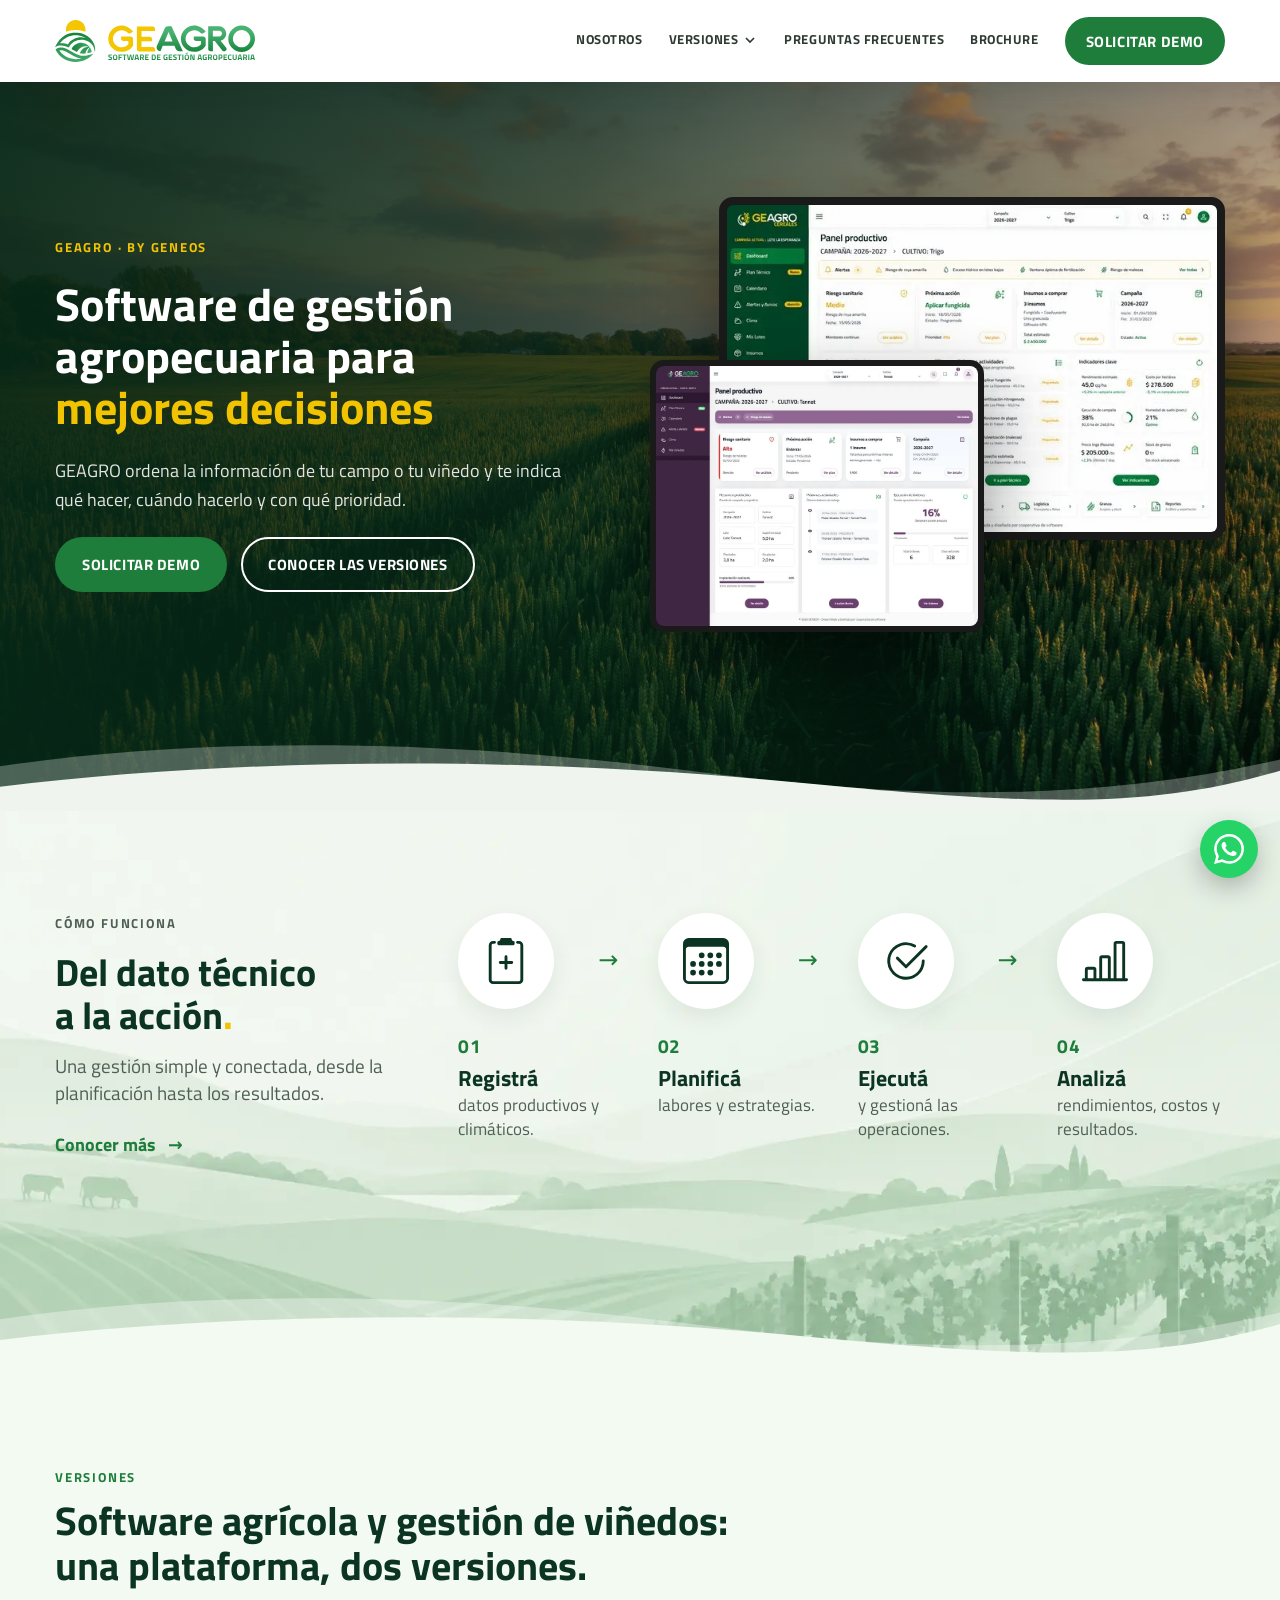
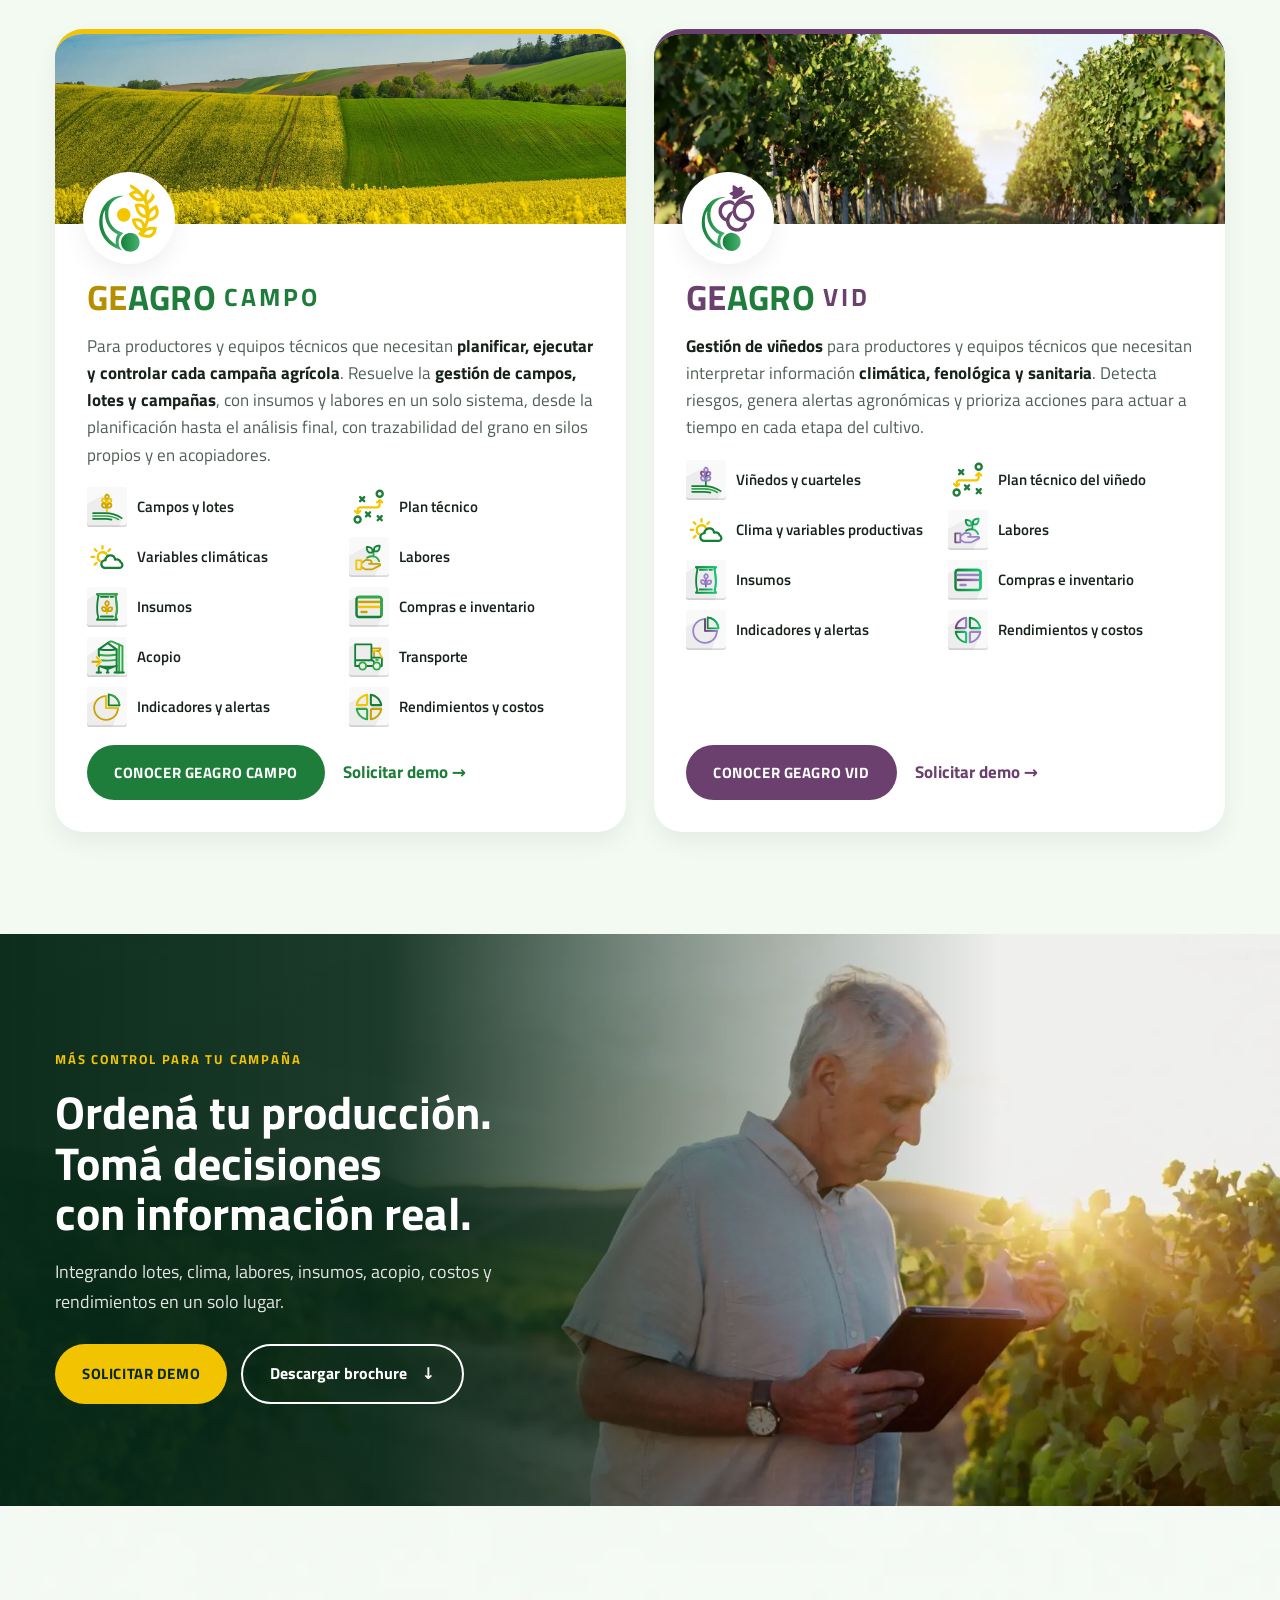
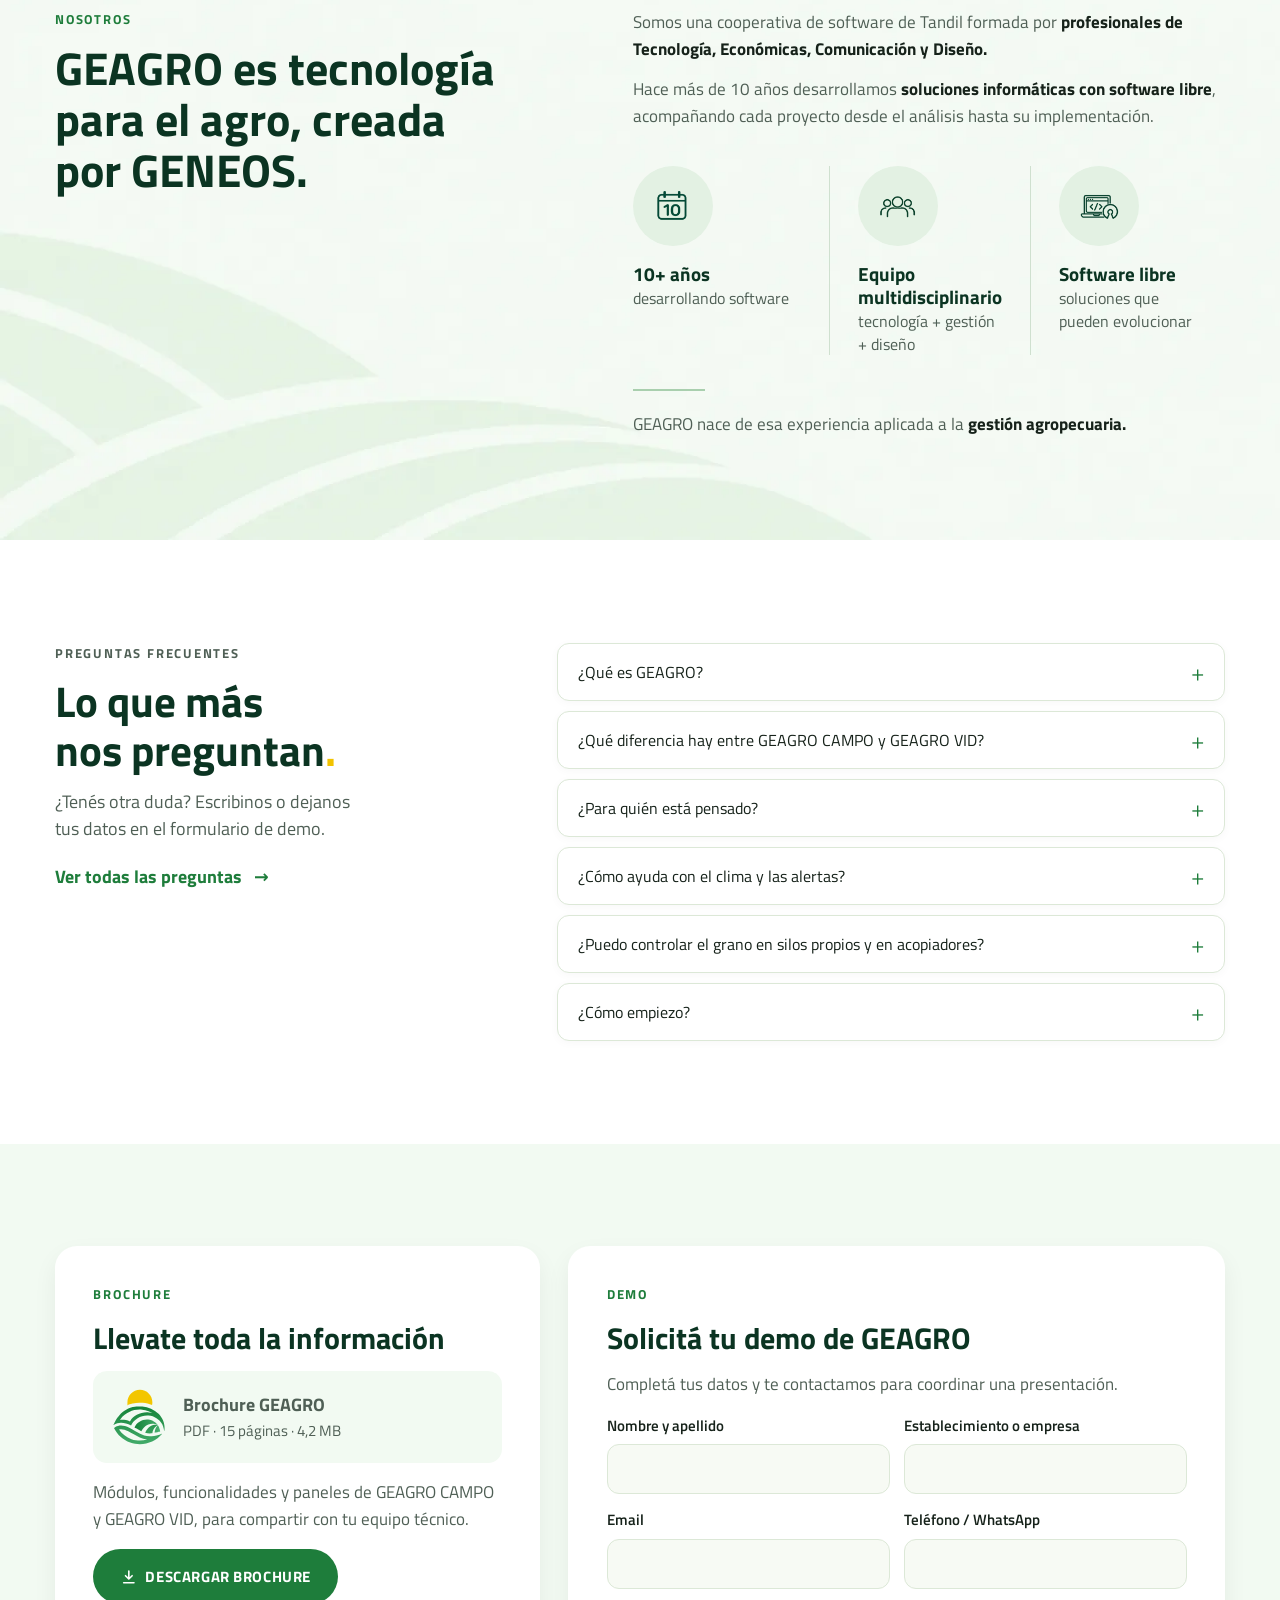
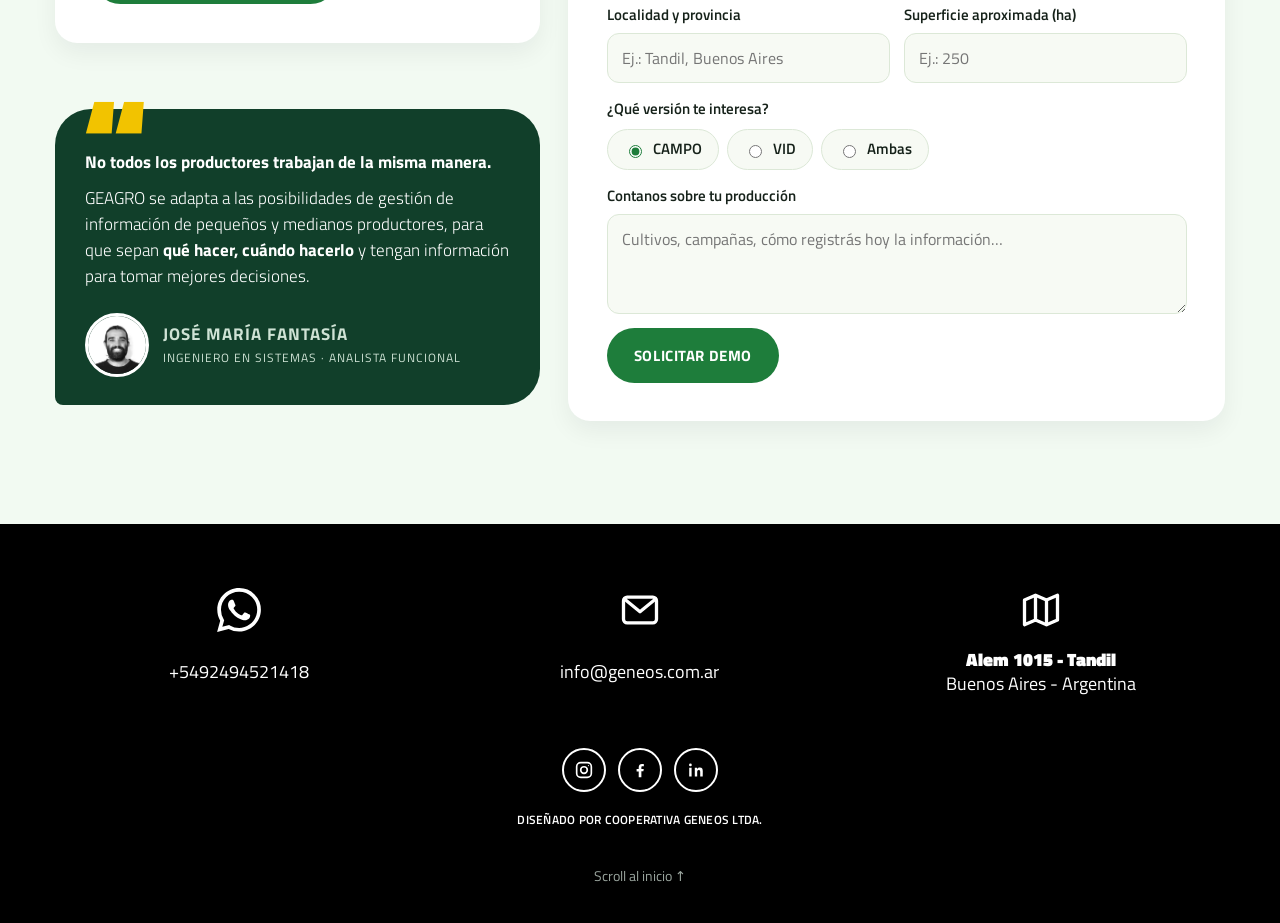
==== index.html @ 44e263d8 "URLs de GitHub Pages en canonical, Open Graph, datos estructurados, robots y sitemap Co-Authored-By:" ====
<!doctype html>
<html lang="es">
<head>
<meta charset="utf-8">
<meta name="viewport" content="width=device-width, initial-scale=1">
<title>GEAGRO | Software de gestión agropecuaria · GENEOS</title>
<meta name="description" content="GEAGRO, software de gestión agropecuaria de GENEOS: software agrícola para la gestión de campos y campañas, y gestión de viñedos con alertas.">
<meta name="robots" content="index, follow">
<link rel="canonical" href="https://sorensenclara.github.io/geagro-web/">
<meta name="theme-color" content="#0b3422">
<meta property="og:type" content="website">
<meta property="og:locale" content="es_AR">
<meta property="og:site_name" content="GEAGRO">
<meta property="og:title" content="GEAGRO | Software de gestión agropecuaria">
<meta property="og:description" content="Software agrícola para la gestión de campos y campañas, y gestión de viñedos. Versiones CAMPO y VID, por la Cooperativa GENEOS.">
<meta property="og:url" content="https://sorensenclara.github.io/geagro-web/">
<meta property="og:image" content="https://sorensenclara.github.io/geagro-web/assets/img/web/og-image.jpg">
<meta property="og:image:width" content="1200">
<meta property="og:image:height" content="630">
<meta property="og:image:alt" content="GEAGRO, software de gestión agropecuaria, versiones CAMPO y VID">
<meta name="twitter:card" content="summary_large_image">
<meta name="twitter:site" content="@CoopGENEOS">
<meta name="twitter:title" content="GEAGRO | Software de gestión agropecuaria">
<meta name="twitter:description" content="Software agrícola para la gestión de campos y campañas, y gestión de viñedos. Versiones CAMPO y VID, por la Cooperativa GENEOS.">
<meta name="twitter:image" content="https://sorensenclara.github.io/geagro-web/assets/img/web/og-image.jpg">
<link rel="preload" as="image" href="assets/img/web/hero.webp" type="image/webp" fetchpriority="high">
<link rel="icon" href="favicon.ico" sizes="48x48">
<link rel="icon" type="image/png" sizes="32x32" href="assets/icons/favicon-32x32.png">
<link rel="icon" type="image/png" sizes="16x16" href="assets/icons/favicon-16x16.png">
<link rel="apple-touch-icon" sizes="180x180" href="assets/icons/apple-touch-icon.png">
<link rel="manifest" href="assets/icons/site.webmanifest">
<link rel="preconnect" href="https://fonts.googleapis.com">
<link rel="preconnect" href="https://fonts.gstatic.com" crossorigin>
<link rel="stylesheet" href="https://fonts.googleapis.com/css2?family=Titillium+Web:wght@300;400;600;700;900&display=swap">
<link rel="stylesheet" href="assets/css/geagro-landing.css">
<script type="application/ld+json">
[
 {
  "@context": "https://schema.org",
  "@type": "Organization",
  "@id": "https://sorensenclara.github.io/geagro-web/#geneos",
  "name": "Cooperativa GENEOS Ltda.",
  "alternateName": "GENEOS",
  "url": "https://geneos.coop.ar/",
  "logo": "https://sorensenclara.github.io/geagro-web/assets/icons/isologo-geagro.svg",
  "email": "info@geneos.com.ar",
  "telephone": "+54 9 2494 521418",
  "address": {
   "@type": "PostalAddress",
   "streetAddress": "Alem 1015",
   "addressLocality": "Tandil",
   "addressRegion": "Buenos Aires",
   "addressCountry": "AR"
  },
  "sameAs": [
   "https://www.facebook.com/coopgeneos/",
   "https://www.instagram.com/coopgeneos/",
   "https://twitter.com/CoopGENEOS",
   "https://ar.linkedin.com/company/geneos-coop"
  ]
 },
 {
  "@context": "https://schema.org",
  "@type": "WebSite",
  "@id": "https://sorensenclara.github.io/geagro-web/#web",
  "url": "https://sorensenclara.github.io/geagro-web/",
  "name": "GEAGRO",
  "inLanguage": "es-AR",
  "publisher": {
   "@id": "https://sorensenclara.github.io/geagro-web/#geneos"
  }
 },
 {
  "@context": "https://schema.org",
  "@type": "SoftwareApplication",
  "name": "GEAGRO CAMPO",
  "applicationCategory": "BusinessApplication",
  "applicationSubCategory": "Software de gestión agrícola",
  "operatingSystem": "Web",
  "url": "https://sorensenclara.github.io/geagro-web/campo/",
  "image": "https://sorensenclara.github.io/geagro-web/assets/img/web/panel-campo.jpg",
  "description": "Software de gestión agrícola para planificar, ejecutar y controlar cada campaña: lotes, insumos, labores, costos, transporte y acopio de granos.",
  "publisher": {
   "@id": "https://sorensenclara.github.io/geagro-web/#geneos"
  }
 },
 {
  "@context": "https://schema.org",
  "@type": "SoftwareApplication",
  "name": "GEAGRO VID",
  "applicationCategory": "BusinessApplication",
  "applicationSubCategory": "Software de gestión de viñedos",
  "operatingSystem": "Web",
  "url": "https://sorensenclara.github.io/geagro-web/vid/",
  "image": "https://sorensenclara.github.io/geagro-web/assets/img/web/panel-vid.jpg",
  "description": "Software para viñedos que integra información climática, fenológica y sanitaria para detectar riesgos, generar alertas agronómicas y priorizar acciones.",
  "publisher": {
   "@id": "https://sorensenclara.github.io/geagro-web/#geneos"
  }
 },
 {
  "@context": "https://schema.org",
  "@type": "FAQPage",
  "mainEntity": [
   {
    "@type": "Question",
    "name": "¿Qué es GEAGRO?",
    "acceptedAnswer": {
     "@type": "Answer",
     "text": "Es un software de gestión agropecuaria desarrollado por la Cooperativa GENEOS. Centraliza la información productiva, climática y económica de tu establecimiento y la transforma en alertas, órdenes de trabajo e indicadores para decidir a tiempo."
    }
   },
   {
    "@type": "Question",
    "name": "¿Qué diferencia hay entre GEAGRO CAMPO y GEAGRO VID?",
    "acceptedAnswer": {
     "@type": "Answer",
     "text": "CAMPO está pensada para la gestión agrícola de campañas: lotes, insumos, labores, costos, transporte y acopio de granos. VID está especializada en viñedos: integra datos climáticos, estado fenológico y riesgos sanitarios para anticipar problemas y priorizar acciones."
    }
   },
   {
    "@type": "Question",
    "name": "¿Para quién está pensado?",
    "acceptedAnswer": {
     "@type": "Answer",
     "text": "Para pequeños y medianos productores y para los equipos técnicos que los acompañan. GEAGRO se adapta a la forma en que cada productor gestiona hoy su información."
    }
   },
   {
    "@type": "Question",
    "name": "¿Cómo ayuda con el clima y las alertas?",
    "acceptedAnswer": {
     "@type": "Answer",
     "text": "Registra variables como lluvias, temperatura, humedad y vientos. Con esos datos detecta condiciones críticas y riesgos sanitarios, genera alertas y te sugiere la próxima acción según cada situación."
    }
   },
   {
    "@type": "Question",
    "name": "¿Puedo controlar el grano en silos propios y en acopiadores?",
    "acceptedAnswer": {
     "@type": "Answer",
     "text": "Sí, con GEAGRO CAMPO. En acopio propio gestionás silos, stock por especie y campaña, ingresos, salidas, transferencias y calidad del grano. En acopio en terceros registrás acopiadores, certificados de depósito, servicios realizados y retiros."
    }
   },
   {
    "@type": "Question",
    "name": "¿Puedo comparar costos estimados y reales?",
    "acceptedAnswer": {
     "@type": "Answer",
     "text": "Sí. Analizás costos por lote, comparás inversión estimada contra real e insumos necesarios contra comprados, y evaluás el rendimiento de cada campaña para mejorar la siguiente."
    }
   },
   {
    "@type": "Question",
    "name": "¿Cómo empiezo?",
    "acceptedAnswer": {
     "@type": "Answer",
     "text": "Solicitá una demo con el formulario de esta página o por WhatsApp. Te contactamos para conocer tu producción y mostrarte la versión que mejor se ajusta."
    }
   }
  ]
 }
]
</script>
</head>
<body>

<header class="site-header" id="inicio">
  <div class="container nav">
    <a class="brand" href="#inicio" aria-label="GEAGRO, ir al inicio"><img src="assets/icons/logo-geagro.svg" alt="GEAGRO Software de gestión agropecuaria" width="200" height="43"></a>

    <button class="menu-toggle" id="menuToggle" aria-expanded="false" aria-controls="mainNav" aria-label="Abrir menú">
      <span></span><span></span><span></span>
    </button>

    <nav class="menu" id="mainNav" aria-label="Principal">
      <a href="#nosotros">Nosotros</a>
      <div class="dropdown" id="ddVersiones">
        <button type="button" class="dropdown-toggle" id="ddBtn" aria-expanded="false" aria-controls="ddMenu">
          Versiones
          <svg viewBox="0 0 24 24" aria-hidden="true"><path d="m6 9 6 6 6-6"/></svg>
        </button>
        <div class="dropdown-menu" id="ddMenu" hidden>
          <a href="campo/" class="dd-item dd-campo">
            <img src="assets/icons/isologo-campo.svg" alt="" width="40" height="40">
            <span><strong>GEAGRO CAMPO</strong><small>Campañas agrícolas, insumos, costos y acopio</small></span>
          </a>
          <a href="vid/" class="dd-item dd-vid">
            <img src="assets/icons/isologo-vid.svg" alt="" width="40" height="40">
            <span><strong>GEAGRO VID</strong><small>Viñedos: clima, fenología y sanidad</small></span>
          </a>
        </div>
      </div>
      <a href="#faq">Preguntas frecuentes</a>
      <a href="assets/docs/Brochure-GEAGRO.pdf" target="_blank" rel="noopener">Brochure</a>
      <a href="#demo" class="btn btn-primary btn-sm">Solicitar demo</a>
    </nav>
  </div>
</header>

<main>

  <!-- HERO -->
  <section class="hero">
    <div class="container hero-grid">
      <div class="hero-copy">
        <p class="eyebrow eyebrow-light">GEAGRO · by GENEOS</p>
        <h1 class="hero-title"><span>Software de gestión</span> <span>agropecuaria para</span> <span class="hl">mejores decisiones</span></h1>
        <p class="hero-lead">GEAGRO ordena la información de tu campo o tu viñedo y te indica qué hacer, cuándo hacerlo y con qué prioridad.</p>
        <div class="hero-actions">
          <a href="#demo" class="btn btn-primary">Solicitar demo</a>
          <a href="#versiones" class="btn btn-outline-light">Conocer las versiones</a>
        </div>
      </div>
      <div class="hero-media">
        <div class="monitor"><picture><source srcset="assets/img/web/panel-campo.webp" type="image/webp"><img src="assets/img/web/panel-campo.jpg" alt="Panel de GEAGRO CAMPO, software agrícola para la gestión de campos y campañas" width="615" height="410" fetchpriority="high"></picture></div>
        <div class="monitor monitor-sm"><picture><source srcset="assets/img/web/panel-vid.webp" type="image/webp"><img src="assets/img/web/panel-vid.jpg" alt="Panel de GEAGRO VID, software de gestión de viñedos con alertas de clima y sanidad" width="864" height="699" decoding="async"></picture></div>
      </div>
    </div>
  </section>

  <!-- CÓMO FUNCIONA -->
  <section class="section how" id="como-funciona">
    <div class="container how-grid">
      <div class="how-head">
        <p class="eyebrow">Cómo funciona</p>
        <h2>Del dato técnico a la acción<span class="how-dot">.</span></h2>
        <p class="how-lead">Una gestión simple y conectada, desde la planificación hasta los resultados.</p>
        <a href="#versiones" class="how-more">Conocer más <span aria-hidden="true">→</span></a>
      </div>
      <ol class="how-steps">
          <li>
            <span class="how-ico"><svg viewBox="0 0 16 16" aria-hidden="true"><path d="M9.5 0a.5.5 0 0 1 .5.5.5.5 0 0 0 .5.5.5.5 0 0 1 .5.5V2a.5.5 0 0 1-.5.5h-5A.5.5 0 0 1 5 2v-.5a.5.5 0 0 1 .5-.5.5.5 0 0 0 .5-.5.5.5 0 0 1 .5-.5z"/><path d="M3 2.5a.5.5 0 0 1 .5-.5H4a.5.5 0 0 0 0-1h-.5A1.5 1.5 0 0 0 2 2.5v12A1.5 1.5 0 0 0 3.5 16h9a1.5 1.5 0 0 0 1.5-1.5v-12A1.5 1.5 0 0 0 12.5 1H12a.5.5 0 0 0 0 1h.5a.5.5 0 0 1 .5.5v12a.5.5 0 0 1-.5.5h-9a.5.5 0 0 1-.5-.5z"/><path d="M8.5 6.5a.5.5 0 0 0-1 0V8H6a.5.5 0 0 0 0 1h1.5v1.5a.5.5 0 0 0 1 0V9H10a.5.5 0 0 0 0-1H8.5z"/></svg></span>
            <span class="how-num">01</span>
            <h3>Registrá</h3>
            <p>datos productivos y climáticos.</p>
          </li>
          <li>
            <span class="how-ico"><svg viewBox="0 0 16 16" aria-hidden="true"><path d="M14 0H2a2 2 0 0 0-2 2v12a2 2 0 0 0 2 2h12a2 2 0 0 0 2-2V2a2 2 0 0 0-2-2M1 3.857C1 3.384 1.448 3 2 3h12c.552 0 1 .384 1 .857v10.286c0 .473-.448.857-1 .857H2c-.552 0-1-.384-1-.857z"/><path d="M6.5 7a1 1 0 1 0 0-2 1 1 0 0 0 0 2m3 0a1 1 0 1 0 0-2 1 1 0 0 0 0 2m3 0a1 1 0 1 0 0-2 1 1 0 0 0 0 2m-9 3a1 1 0 1 0 0-2 1 1 0 0 0 0 2m3 0a1 1 0 1 0 0-2 1 1 0 0 0 0 2m3 0a1 1 0 1 0 0-2 1 1 0 0 0 0 2m3 0a1 1 0 1 0 0-2 1 1 0 0 0 0 2m-9 3a1 1 0 1 0 0-2 1 1 0 0 0 0 2m3 0a1 1 0 1 0 0-2 1 1 0 0 0 0 2m3 0a1 1 0 1 0 0-2 1 1 0 0 0 0 2"/></svg></span>
            <span class="how-num">02</span>
            <h3>Planificá</h3>
            <p>labores y estrategias.</p>
          </li>
          <li>
            <span class="how-ico"><svg viewBox="0 0 16 16" aria-hidden="true"><path d="M2.5 8a5.5 5.5 0 0 1 8.25-4.764.5.5 0 0 0 .5-.866A6.5 6.5 0 1 0 14.5 8a.5.5 0 0 0-1 0 5.5 5.5 0 1 1-11 0"/><path d="M15.354 3.354a.5.5 0 0 0-.708-.708L8 9.293 5.354 6.646a.5.5 0 1 0-.708.708l3 3a.5.5 0 0 0 .708 0z"/></svg></span>
            <span class="how-num">03</span>
            <h3>Ejecutá</h3>
            <p>y gestioná las operaciones.</p>
          </li>
          <li>
            <span class="how-ico"><svg viewBox="0 0 16 16" aria-hidden="true"><path d="M11 2a1 1 0 0 1 1-1h2a1 1 0 0 1 1 1v12h.5a.5.5 0 0 1 0 1H.5a.5.5 0 0 1 0-1H1v-3a1 1 0 0 1 1-1h2a1 1 0 0 1 1 1v3h1V7a1 1 0 0 1 1-1h2a1 1 0 0 1 1 1v7h1zm1 12h2V2h-2zm-3 0V7H7v7zm-5 0v-3H2v3z"/></svg></span>
            <span class="how-num">04</span>
            <h3>Analizá</h3>
            <p>rendimientos, costos y resultados.</p>
          </li>
      </ol>
    </div>
  </section>

  <!-- VERSIONES -->
  <section class="section section-soft" id="versiones">
    <div class="container">
      <div class="section-head">
        <p class="eyebrow">Versiones</p>
        <h2>Software agrícola y gestión de viñedos: una plataforma, dos versiones.</h2>
      </div>

      <div class="versions-grid">
        <article class="version-card version-campo" id="campo">
          <div class="version-cover">
            <img src="assets/icons/isologo-campo.svg" alt="" loading="lazy" decoding="async" width="64" height="64" class="version-iso">
          </div>
          <div class="version-body">
            <h3 class="wm wm-campo version-logo">GE<em>AGRO</em> <b>CAMPO</b></h3>
            <p>Para productores y equipos técnicos que necesitan <strong>planificar, ejecutar y controlar cada campaña agrícola</strong>. Resuelve la <strong>gestión de campos, lotes y campañas</strong>, con insumos y labores en un solo sistema, desde la planificación hasta el análisis final, con trazabilidad del grano en silos propios y en acopiadores.</p>
            <ul class="modules">
              <li><img src="assets/icons/campo-campo.svg" alt="" loading="lazy" decoding="async" width="64" height="64">Campos y lotes</li>
              <li><img src="assets/icons/plan-tecnico.svg" alt="" loading="lazy" decoding="async" width="64" height="64">Plan técnico</li>
              <li><img src="assets/icons/clima.svg" alt="" loading="lazy" decoding="async" width="64" height="64">Variables climáticas</li>
              <li><img src="assets/icons/campo-operaciones.svg" alt="" loading="lazy" decoding="async" width="64" height="64">Labores</li>
              <li><img src="assets/icons/campo-insumos.svg" alt="" loading="lazy" decoding="async" width="64" height="64">Insumos</li>
              <li><img src="assets/icons/campo-compras.svg" alt="" loading="lazy" decoding="async" width="64" height="64">Compras e inventario</li>
              <li><img src="assets/icons/campo-acopio.svg" alt="" loading="lazy" decoding="async" width="64" height="64">Acopio</li>
              <li><img src="assets/icons/campo-transporte.svg" alt="" loading="lazy" decoding="async" width="64" height="64">Transporte</li>
              <li><img src="assets/icons/campo-graficos.svg" alt="" loading="lazy" decoding="async" width="64" height="64">Indicadores y alertas</li>
              <li><img src="assets/icons/campo-control.svg" alt="" loading="lazy" decoding="async" width="64" height="64">Rendimientos y costos</li>
            </ul>
            <div class="version-actions"><a href="campo/" class="btn btn-campo">Conocer GEAGRO CAMPO</a><a href="#demo" class="version-demo" data-version="campo">Solicitar demo →</a></div>
          </div>
        </article>

        <article class="version-card version-vid" id="vid">
          <div class="version-cover">
            <img src="assets/icons/isologo-vid.svg" alt="" loading="lazy" decoding="async" width="64" height="64" class="version-iso">
          </div>
          <div class="version-body">
            <h3 class="wm wm-vid version-logo">GE<em>AGRO</em> <b>VID</b></h3>
            <p><strong>Gestión de viñedos</strong> para productores y equipos técnicos que necesitan interpretar información <strong>climática, fenológica y sanitaria</strong>. Detecta riesgos, genera alertas agronómicas y prioriza acciones para actuar a tiempo en cada etapa del cultivo.</p>
            <ul class="modules">
              <li><img src="assets/icons/vid-campo.svg" alt="" loading="lazy" decoding="async" width="64" height="64">Viñedos y cuarteles</li>
              <li><img src="assets/icons/plan-tecnico.svg" alt="" loading="lazy" decoding="async" width="64" height="64">Plan técnico del viñedo</li>
              <li><img src="assets/icons/clima.svg" alt="" loading="lazy" decoding="async" width="64" height="64">Clima y variables productivas</li>
              <li><img src="assets/icons/vid-operaciones.svg" alt="" loading="lazy" decoding="async" width="64" height="64">Labores</li>
              <li><img src="assets/icons/vid-insumos.svg" alt="" loading="lazy" decoding="async" width="64" height="64">Insumos</li>
              <li><img src="assets/icons/vid-compras.svg" alt="" loading="lazy" decoding="async" width="64" height="64">Compras e inventario</li>
              <li><img src="assets/icons/vid-graficos.svg" alt="" loading="lazy" decoding="async" width="64" height="64">Indicadores y alertas</li>
              <li><img src="assets/icons/vid-control.svg" alt="" loading="lazy" decoding="async" width="64" height="64">Rendimientos y costos</li>
            </ul>
            <div class="version-actions"><a href="vid/" class="btn btn-vid">Conocer GEAGRO VID</a><a href="#demo" class="version-demo" data-version="vid">Solicitar demo →</a></div>
          </div>
        </article>
      </div>

    </div>
  </section>

  <!-- CTA -->
  <section class="cta-band cta-photo">
    <div class="container">
      <div class="cta-copy">
        <p class="eyebrow eyebrow-light">Más control para tu campaña</p>
        <h2><span>Ordená tu producción.</span> <span>Tomá decisiones</span> <span>con información real.</span></h2>
        <p>Integrando lotes, clima, labores, insumos, acopio, costos y rendimientos en un solo lugar.</p>
        <div class="cta-actions">
          <a href="#demo" class="btn btn-sun">Solicitar demo</a>
          <a href="assets/docs/Brochure-GEAGRO.pdf" download="Brochure-GEAGRO.pdf" class="btn-ghost-light">Descargar brochure <span aria-hidden="true">↓</span></a>
        </div>
      </div>
    </div>
  </section>

  <!-- NOSOTROS -->
  <section class="section about-geneos" id="nosotros">
    <div class="container about-g">
      <div class="about-g-head">
        <p class="eyebrow">Nosotros</p>
        <h2>GEAGRO es tecnología para el agro, creada por GENEOS.</h2>
      </div>
      <div class="about-g-copy">
        <p>Somos una cooperativa de software de Tandil formada por <strong>profesionales de Tecnología, Económicas, Comunicación y Diseño.</strong></p>
        <p>Hace más de 10 años desarrollamos <strong>soluciones informáticas con software libre</strong>, acompañando cada proyecto desde el análisis hasta su implementación.</p>
        <ul class="about-stats">
          <li>
            <span class="about-ico"><img src="assets/icons/nosotros/10-anios.png" alt="" width="80" height="80" loading="lazy" decoding="async"></span>
            <h3>10+ años</h3>
            <p>desarrollando software</p>
          </li>
          <li>
            <span class="about-ico"><img src="assets/icons/nosotros/equipo.png" alt="" width="80" height="80" loading="lazy" decoding="async"></span>
            <h3>Equipo multidisciplinario</h3>
            <p>tecnología + gestión + diseño</p>
          </li>
          <li>
            <span class="about-ico"><img src="assets/icons/nosotros/software-libre.png" alt="" width="80" height="80" loading="lazy" decoding="async"></span>
            <h3>Software libre</h3>
            <p>soluciones que pueden evolucionar</p>
          </li>
        </ul>
        <p class="about-close">GEAGRO nace de esa experiencia aplicada a la <strong>gestión agropecuaria.</strong></p>
      </div>
    </div>
  </section>

  <!-- FAQ -->
  <section class="section" id="faq">
    <div class="container faq">
      <div class="faq-head">
        <p class="eyebrow">Preguntas frecuentes</p>
        <h2>Lo que más nos preguntan<span class="how-dot">.</span></h2>
        <p>¿Tenés otra duda? Escribinos o dejanos tus datos en el formulario de demo.</p>
        <button type="button" class="how-more faq-all" id="faqAll" aria-expanded="false">Ver todas las preguntas <span aria-hidden="true">→</span></button>
      </div>
      <div class="faq-list">
        <details name="faq">
          <summary>¿Qué es GEAGRO?</summary>
          <p>Es un software de gestión agropecuaria desarrollado por la Cooperativa GENEOS. Centraliza la información productiva, climática y económica de tu establecimiento y la transforma en alertas, órdenes de trabajo e indicadores para decidir a tiempo.</p>
        </details>
        <details name="faq">
          <summary>¿Qué diferencia hay entre GEAGRO CAMPO y GEAGRO VID?</summary>
          <p>CAMPO está pensada para la gestión agrícola de campañas: lotes, insumos, labores, costos, transporte y acopio de granos. VID está especializada en viñedos: integra datos climáticos, estado fenológico y riesgos sanitarios para anticipar problemas y priorizar acciones.</p>
        </details>
        <details name="faq">
          <summary>¿Para quién está pensado?</summary>
          <p>Para pequeños y medianos productores y para los equipos técnicos que los acompañan. GEAGRO se adapta a la forma en que cada productor gestiona hoy su información.</p>
        </details>
        <details name="faq">
          <summary>¿Cómo ayuda con el clima y las alertas?</summary>
          <p>Registra variables como lluvias, temperatura, humedad y vientos. Con esos datos detecta condiciones críticas y riesgos sanitarios, genera alertas y te sugiere la próxima acción según cada situación.</p>
        </details>
        <details name="faq">
          <summary>¿Puedo controlar el grano en silos propios y en acopiadores?</summary>
          <p>Sí, con GEAGRO CAMPO. En acopio propio gestionás silos, stock por especie y campaña, ingresos, salidas, transferencias y calidad del grano. En acopio en terceros registrás acopiadores, certificados de depósito, servicios realizados y retiros.</p>
        </details>
        <details name="faq" class="faq-extra" hidden>
          <summary>¿Puedo comparar costos estimados y reales?</summary>
          <p>Sí. Analizás costos por lote, comparás inversión estimada contra real e insumos necesarios contra comprados, y evaluás el rendimiento de cada campaña para mejorar la siguiente.</p>
        </details>
        <details name="faq">
          <summary>¿Cómo empiezo?</summary>
          <p>Solicitá una demo con el formulario de esta página o por WhatsApp. Te contactamos para conocer tu producción y mostrarte la versión que mejor se ajusta.</p>
        </details>
      </div>
    </div>
  </section>

  <!-- BROCHURE + DEMO -->
  <section class="section section-soft">
    <div class="container convert">
      <div class="convert-side">
        <div class="card brochure" id="brochure">
          <p class="eyebrow">Brochure</p>
          <h2>Llevate toda la información</h2>
          <div class="brochure-file">
            <img src="assets/icons/isologo-geagro.svg" alt="" loading="lazy" decoding="async" width="56" height="56">
            <span><b>Brochure GEAGRO</b>PDF · 15 páginas · 4,2 MB</span>
          </div>
          <p>Módulos, funcionalidades y paneles de GEAGRO CAMPO y GEAGRO VID, para compartir con tu equipo técnico.</p>
          <a href="assets/docs/Brochure-GEAGRO.pdf" class="btn btn-primary" download>
            <svg viewBox="0 0 24 24" aria-hidden="true"><path d="M12 4v11m0 0-4.5-4.5M12 15l4.5-4.5M5 20h14"/></svg>
            Descargar brochure
          </a>
        </div>
        <figure class="quote">
        <blockquote>
          <p><strong>No todos los productores trabajan de la misma manera.</strong></p>
          <p>GEAGRO se adapta a las posibilidades de gestión de información de pequeños y medianos productores, para que sepan <strong>qué hacer, cuándo hacerlo</strong> y tengan información para tomar mejores decisiones.</p>
        </blockquote>
        <figcaption>
          <picture><source srcset="assets/img/web/jose-maria.webp" type="image/webp"><img src="assets/img/web/jose-maria.jpg" alt="José María Fantasía" width="64" height="64" loading="lazy" decoding="async"></picture>
          <span><b>José María Fantasía</b>Ingeniero en Sistemas · Analista funcional</span>
        </figcaption>
      </figure>
      </div>

      <div class="card demo" id="demo">
        <p class="eyebrow">Demo</p>
        <h2>Solicitá tu demo de GEAGRO</h2>
        <p>Completá tus datos y te contactamos para coordinar una presentación.</p>
        <!-- TODO: cuando exista el endpoint (Django), cambiar action/method y quitar el envío por WhatsApp en geagro-landing.js -->
        <form id="demoForm" class="demo-form" action="#" novalidate>
          <div class="row">
            <label for="f-nombre">Nombre y apellido<input id="f-nombre" name="nombre" required autocomplete="name"></label>
            <label for="f-empresa">Establecimiento o empresa<input id="f-empresa" name="empresa" autocomplete="organization"></label>
          </div>
          <div class="row">
            <label for="f-email">Email<input id="f-email" name="email" type="email" required autocomplete="email"></label>
            <label for="f-tel">Teléfono / WhatsApp<input id="f-tel" name="telefono" type="tel" autocomplete="tel"></label>
          </div>
          <div class="row">
            <label for="f-loc">Localidad y provincia<input id="f-loc" name="localidad" placeholder="Ej.: Tandil, Buenos Aires"></label>
            <label for="f-sup">Superficie aproximada (ha)<input id="f-sup" name="superficie" inputmode="decimal" placeholder="Ej.: 250"></label>
          </div>
          <fieldset class="radios">
            <legend>¿Qué versión te interesa?</legend>
            <label for="v-campo"><input type="radio" id="v-campo" name="version" value="CAMPO" checked> CAMPO</label>
            <label for="v-vid"><input type="radio" id="v-vid" name="version" value="VID"> VID</label>
            <label for="v-ambas"><input type="radio" id="v-ambas" name="version" value="Ambas"> Ambas</label>
          </fieldset>
          <label for="f-msg">Contanos sobre tu producción<textarea id="f-msg" name="mensaje" placeholder="Cultivos, campañas, cómo registrás hoy la información…"></textarea></label>
          <div class="form-actions">
            <button type="submit" class="btn btn-primary">Solicitar demo</button>
            <p class="form-status" id="formStatus" role="status"></p>
          </div>
        </form>
      </div>
    </div>
  </section>
</main>

<!-- FOOTER (mismo formato que geneos.coop.ar) -->
<footer class="site-footer">
  <div class="container">
    <div class="footer-contact">
      <a href="https://wa.me/5492494521418" target="_blank" rel="noopener">
        <svg viewBox="0 0 24 24" aria-hidden="true"><path d="M17.472 14.382c-.297-.149-1.758-.867-2.03-.967-.273-.099-.471-.148-.67.15-.197.297-.767.966-.94 1.164-.173.199-.347.223-.644.075-.297-.15-1.255-.463-2.39-1.475-.883-.788-1.48-1.761-1.653-2.059-.173-.297-.018-.458.13-.606.134-.133.298-.347.446-.52.149-.174.198-.298.298-.497.099-.198.05-.371-.025-.52-.075-.149-.669-1.612-.916-2.207-.242-.579-.487-.5-.669-.51-.173-.008-.371-.01-.57-.01-.198 0-.52.074-.792.372-.272.297-1.04 1.016-1.04 2.479 0 1.462 1.065 2.875 1.213 3.074.149.198 2.096 3.2 5.077 4.487.709.306 1.262.489 1.694.625.712.227 1.36.195 1.871.118.571-.085 1.758-.719 2.006-1.413.248-.694.248-1.289.173-1.413-.074-.124-.272-.198-.57-.347m-5.421 7.403h-.004a9.87 9.87 0 01-5.031-1.378l-.361-.214-3.741.982.998-3.648-.235-.374a9.86 9.86 0 01-1.51-5.26c.001-5.45 4.436-9.884 9.888-9.884 2.64 0 5.122 1.03 6.988 2.898a9.825 9.825 0 012.893 6.994c-.003 5.45-4.437 9.884-9.885 9.884m8.413-18.297A11.815 11.815 0 0012.05 0C5.495 0 .16 5.335.157 11.892c0 2.096.547 4.142 1.588 5.945L.057 24l6.305-1.654a11.882 11.882 0 005.683 1.448h.005c6.554 0 11.89-5.335 11.893-11.893a11.821 11.821 0 00-3.48-8.413Z"/></svg>
        <span>+5492494521418</span>
      </a>
      <a href="mailto:info@geneos.com.ar">
        <svg viewBox="0 0 24 24" aria-hidden="true" class="stroke"><rect x="3" y="5" width="18" height="14" rx="2"/><path d="m3.5 6 8.500 7 8.500-7"/></svg>
        <span>info@geneos.com.ar</span>
      </a>
      <a href="https://maps.google.com/?q=Alem+1015+Tandil+Buenos+Aires+Argentina" target="_blank" rel="noopener">
        <svg viewBox="0 0 24 24" aria-hidden="true" class="stroke"><path d="M3 6.5 9 4l6 2.5L21 4v13.5L15 20l-6-2.500L3 20z"/><path d="M9 4v13.5M15 6.5V20"/></svg>
        <span><b>Alem 1015 - Tandil</b><br>Buenos Aires - Argentina</span>
      </a>
    </div>
    <div class="footer-social">
      <a href="https://www.instagram.com/coopgeneos/" target="_blank" rel="noopener" aria-label="Instagram"><svg viewBox="0 0 24 24" class="stroke"><rect x="4" y="4" width="16" height="16" rx="4.5"/><circle cx="12" cy="12" r="3.600"/><circle cx="16.800" cy="7.200" r=".6" class="dot"/></svg></a>
      <a href="https://www.facebook.com/coopgeneos/" target="_blank" rel="noopener" aria-label="Facebook"><svg viewBox="0 0 24 24"><path d="M13.500 20v-6.600h2.200l.4-2.600h-2.600V9.200c0-.8.2-1.300 1.300-1.300h1.400V5.600c-.2 0-1.100-.1-2.100-.1-2.100 0-3.500 1.300-3.500 3.600v1.900H8.300v2.600h2.300V20h2.900Z"/></svg></a>
      <a href="https://ar.linkedin.com/company/geneos-coop" target="_blank" rel="noopener" aria-label="LinkedIn"><svg viewBox="0 0 24 24"><path d="M7.200 9.500H4.600V19h2.600V9.500ZM5.900 5a1.500 1.500 0 1 0 0 3 1.500 1.500 0 0 0 0-3ZM19.400 13.600c0-2.500-.5-4.300-3.400-4.300-1.400 0-2.300.8-2.700 1.500h-.1V9.500h-2.500V19h2.600v-4.700c0-1.200.2-2.400 1.800-2.400 1.500 0 1.500 1.400 1.500 2.500V19h2.700l.1-5.400Z"/></svg></a>
    </div>
    <p class="footer-credit">DISEÑADO POR COOPERATIVA GENEOS LTDA.</p>
    <a href="#inicio" class="to-top">Scroll al inicio ↑</a>
  </div>
</footer>

<a class="floating-whatsapp" href="https://wa.me/5492494521418" target="_blank" rel="noopener" aria-label="Escribinos por WhatsApp">
  <svg viewBox="0 0 24 24" aria-hidden="true"><path d="M17.472 14.382c-.297-.149-1.758-.867-2.03-.967-.273-.099-.471-.148-.67.15-.197.297-.767.966-.94 1.164-.173.199-.347.223-.644.075-.297-.15-1.255-.463-2.39-1.475-.883-.788-1.48-1.761-1.653-2.059-.173-.297-.018-.458.13-.606.134-.133.298-.347.446-.52.149-.174.198-.298.298-.497.099-.198.05-.371-.025-.52-.075-.149-.669-1.612-.916-2.207-.242-.579-.487-.5-.669-.51-.173-.008-.371-.01-.57-.01-.198 0-.52.074-.792.372-.272.297-1.04 1.016-1.04 2.479 0 1.462 1.065 2.875 1.213 3.074.149.198 2.096 3.2 5.077 4.487.709.306 1.262.489 1.694.625.712.227 1.36.195 1.871.118.571-.085 1.758-.719 2.006-1.413.248-.694.248-1.289.173-1.413-.074-.124-.272-.198-.57-.347m-5.421 7.403h-.004a9.87 9.87 0 01-5.031-1.378l-.361-.214-3.741.982.998-3.648-.235-.374a9.86 9.86 0 01-1.51-5.26c.001-5.45 4.436-9.884 9.888-9.884 2.64 0 5.122 1.03 6.988 2.898a9.825 9.825 0 012.893 6.994c-.003 5.45-4.437 9.884-9.885 9.884m8.413-18.297A11.815 11.815 0 0012.05 0C5.495 0 .16 5.335.157 11.892c0 2.096.547 4.142 1.588 5.945L.057 24l6.305-1.654a11.882 11.882 0 005.683 1.448h.005c6.554 0 11.89-5.335 11.893-11.893a11.821 11.821 0 00-3.48-8.413Z"/></svg>
</a>

<script src="assets/js/geagro-landing.js"></script>
</body>
</html>
---- assets/css/geagro-landing.css ----
/* =========================================================
   GEAGRO · Landing (Nosotros, Versiones, CTA, FAQ, Brochure, Demo)
   GENEOS Coop
   ========================================================= */

:root {
  --geagro-purple-900: #3f2642;
  --geagro-purple-700: #6b3f6e;
  --geagro-purple-500: #906693;
  --geagro-purple-50:  #f5eef5;

  --geagro-green-950: #062817;
  --geagro-green-900: #0b3422;
  --geagro-green-700: #113f2a;
  --geagro-green-600: #118237;
  --geagro-green-500: #1e7d3b;
  --geagro-green-400: #22b24c;
  --geagro-green-100: #e6f3e7;
  --geagro-green-50:  #f2faf2;

  --geagro-sun: #f2c300;
  --geagro-sun-700: #b58f00;
  --geagro-sun-50: #fdf8e1;

  --text: #16221a;
  --muted: #4f5f55;
  --bg: #f7faf4;
  --white: #ffffff;
  --border: #dce8d7;
  --footer: #000000;

  --radius-sm: 14px;
  --radius-md: 22px;
  --radius-lg: 28px;
  --radius-pill: 999px;
  --shadow-sm: 0 10px 24px rgba(15, 23, 42, .06);
  --shadow-md: 0 18px 50px rgba(15, 23, 42, .16);

  --font: "Titillium Web", "Segoe UI", system-ui, sans-serif;
}

/* ---------- base ---------- */
*, *::before, *::after { box-sizing: border-box; }
html { scroll-behavior: smooth; }
@media (prefers-reduced-motion: reduce) { html { scroll-behavior: auto; } * { transition: none !important; } }
body { margin: 0; font-family: var(--font); font-size: 17px; line-height: 1.6; color: var(--text); background: var(--bg); overflow-x: hidden; }
img, svg { display: block; max-width: 100%; }
a { color: inherit; text-decoration: none; }
h1, h2, h3 { margin: 0; line-height: 1.12; text-wrap: balance; font-weight: 700; }
h1 { font-size: clamp(2.1rem, 4.4vw, 3.3rem); }
h2 { font-size: clamp(1.8rem, 3.4vw, 2.5rem); color: var(--geagro-green-900); }
h3 { font-size: 1.4rem; }
p { margin: 0; }
:focus-visible { outline: 3px solid var(--geagro-sun); outline-offset: 3px; border-radius: 6px; }
.container { width: min(1170px, calc(100% - 40px)); margin: 0 auto; }
.section { padding-block: clamp(64px, 8vw, 104px); }
.section-soft { background: var(--geagro-green-50); }
.section-head { display: grid; gap: 12px; margin-bottom: 40px; max-width: 720px; }
.eyebrow { font-size: .8rem; font-weight: 700; letter-spacing: .14em; text-transform: uppercase; color: var(--geagro-green-500); }
.eyebrow-light { color: var(--geagro-sun); }

/* ---------- botones ---------- */
.btn { display: inline-flex; align-items: center; justify-content: center; gap: .5em; font: 700 .92rem var(--font); letter-spacing: .04em; text-transform: uppercase; padding: .95em 1.7em; border-radius: var(--radius-pill); border: 2px solid transparent; cursor: pointer; transition: transform .15s, background-color .15s, color .15s; }
.btn:hover { transform: translateY(-2px); }
.btn svg { width: 1.2em; height: 1.2em; fill: none; stroke: currentColor; stroke-width: 2.2; stroke-linecap: round; stroke-linejoin: round; }
.btn-sm { padding: .7em 1.3em; }
.btn-primary { background: var(--geagro-green-500); color: #fff; }
.btn-primary:hover { background: var(--geagro-green-600); }
.btn-outline-light { border-color: #fff; color: #fff; }
.btn-outline-light:hover { background: #fff; color: var(--geagro-green-900); }
.btn-sun { background: var(--geagro-sun); color: var(--geagro-green-950); }
.btn-campo { background: var(--geagro-green-500); color: #fff; }
.btn-vid { background: var(--geagro-purple-700); color: #fff; }

/* ---------- header ---------- */
.site-header { position: sticky; top: 0; z-index: 40; background: rgba(255,255,255,.96); backdrop-filter: blur(16px); box-shadow: 0 6px 24px rgba(0,0,0,.08); }
.nav { min-height: 82px; display: flex; align-items: center; gap: 24px; }
.brand img { width: 200px; height: auto; }
.menu { margin-left: auto; display: flex; align-items: center; gap: 26px; font-weight: 700; font-size: .84rem; text-transform: uppercase; letter-spacing: .04em; }
.menu > a, .dropdown-toggle { white-space: nowrap; }
.menu > a:not(.btn), .dropdown-toggle { color: #2f3a33; padding: 6px 0; border-bottom: 2px solid transparent; }
.menu > a:not(.btn):hover, .dropdown-toggle:hover { color: var(--geagro-green-500); border-bottom-color: var(--geagro-green-500); }
.dropdown { position: relative; }
.dropdown-toggle { font: inherit; text-transform: inherit; letter-spacing: inherit; background: none; border-top: 0; border-left: 0; border-right: 0; cursor: pointer; display: inline-flex; align-items: center; gap: 4px; }
.dropdown-toggle svg { width: 16px; height: 16px; fill: none; stroke: currentColor; stroke-width: 2.5; transition: transform .2s; }
.dropdown.is-open .dropdown-toggle svg { transform: rotate(180deg); }
.dropdown-menu { position: absolute; top: calc(100% + 18px); left: 50%; transform: translateX(-50%); width: 320px; background: #fff; border-radius: var(--radius-sm); box-shadow: var(--shadow-md); padding: 10px; display: grid; gap: 4px; text-transform: none; letter-spacing: 0; }
.dropdown-menu[hidden] { display: none; }
.dd-item { display: flex; align-items: center; gap: 14px; padding: 12px; border-radius: 12px; }
.dd-item img { width: 40px; height: 40px; flex: none; }
.dd-item strong { display: block; font-size: 1rem; line-height: 1.2; }
.dd-item small { display: block; font-weight: 400; font-size: .86rem; color: var(--muted); line-height: 1.3; }
.dd-campo:hover { background: var(--geagro-sun-50); } .dd-campo strong { color: var(--geagro-green-500); }
.dd-vid:hover { background: var(--geagro-purple-50); } .dd-vid strong { color: var(--geagro-purple-700); }
.menu-toggle { display: none; margin-left: auto; width: 44px; height: 44px; background: none; border: 0; cursor: pointer; padding: 10px; }
.menu-toggle span { display: block; height: 2px; background: var(--geagro-green-900); margin: 5px 0; border-radius: 2px; }

@media (max-width: 1140px) {
  .menu-toggle { display: block; }
  .menu { display: none; position: absolute; top: 82px; left: 0; right: 0; background: #fff; flex-direction: column; align-items: stretch; gap: 4px; padding: 12px 20px 22px; box-shadow: 0 12px 24px rgba(0,0,0,.08); }
  .menu.is-open { display: flex; }
  .menu > a:not(.btn), .dropdown-toggle { padding: 12px 0; border-bottom: 1px solid var(--border); width: 100%; }
  .dropdown-menu { position: static; transform: none; width: auto; box-shadow: none; padding: 4px 0 8px; }
  .menu .btn { margin-top: 12px; }
}

/* ---------- hero ---------- */
.hero { position: relative; color: #fff; padding-block: clamp(64px, 9vw, 120px); background: linear-gradient(90deg, rgba(6,40,23,.92) 0%, rgba(6,40,23,.72) 45%, rgba(6,40,23,.25) 100%), url("../img/web/hero.jpg") center / cover no-repeat;
  background-image: linear-gradient(90deg, rgba(6,40,23,.92) 0%, rgba(6,40,23,.72) 45%, rgba(6,40,23,.25) 100%), image-set(url("../img/web/hero.webp") type("image/webp"), url("../img/web/hero.jpg") type("image/jpeg")); overflow: hidden; }
.hero-grid { display: grid; grid-template-columns: 1fr 1.05fr; gap: 48px; align-items: center; }
.hero-copy { display: grid; gap: 22px; min-width: 0; }
.hero h1 { color: #fff; }
.hl { color: var(--geagro-sun); }
.hero-lead { font-size: 1.15rem; max-width: 52ch; color: rgba(255,255,255,.88); }
.hero-actions { display: flex; flex-wrap: wrap; gap: 14px; }
.hero-versions { display: flex; flex-wrap: wrap; gap: 12px; margin-top: 6px; }
.hero-versions a { background: #fff; border-radius: var(--radius-pill); padding: 10px 18px; transition: transform .15s; }
.hero-versions a:hover { transform: translateY(-2px); }
.hero-versions img { height: 30px; width: 30px; }
/* Wordmark de versión (el SVG de CAMPO todavía dice CEREALES) */
.wm { display: inline-flex; align-items: center; gap: 8px; font-weight: 700; font-size: 1.25rem; letter-spacing: .01em; color: var(--geagro-sun-700); line-height: 1; }
.wm em { font-style: normal; color: var(--geagro-green-500); margin-left: -8px; }
.wm b { font-weight: 700; letter-spacing: .12em; font-size: .7em; }
.wm-campo b { color: var(--geagro-green-500); }
.wm-vid { color: var(--geagro-purple-700); } .wm-vid b { color: var(--geagro-purple-700); }
.version-logo.wm { font-size: 2.2rem; }
.hero-media { position: relative; min-width: 0; padding-bottom: 16%; }
.monitor img, .quote figcaption img { height: auto; }
.modules img, .pillars img, .flow li img { height: auto; }
.monitor { background: #111; border: 8px solid #1a1a1a; border-radius: 14px; box-shadow: 0 30px 70px rgba(0,0,0,.45); overflow: hidden; width: 88%; margin-left: auto; }
.monitor-sm { position: absolute; left: 0; bottom: 0; width: 58%; border-width: 6px; }
@media (max-width: 900px) { .hero-grid { grid-template-columns: 1fr; } .hero { background: linear-gradient(180deg, rgba(6,40,23,.9), rgba(6,40,23,.7)), url("../img/web/hero.jpg") center / cover; } }

/* ---------- nosotros ---------- */
.about { display: grid; grid-template-columns: 1.1fr .9fr; gap: 56px; align-items: center; }
.about-copy { display: grid; gap: 18px; min-width: 0; }
.about-copy > p { color: var(--muted); max-width: 62ch; }
.about-copy strong { color: var(--text); }
.pillars { list-style: none; margin: 10px 0 0; padding: 0; display: grid; grid-template-columns: repeat(3, 1fr); gap: 16px; }
.pillars li { display: grid; gap: 10px; align-content: start; }
.pillars img { width: 64px; height: 64px; }
.pillars b { display: block; font-size: 1.1rem; color: var(--geagro-green-900); }
.pillars span { font-size: .93rem; color: var(--muted); line-height: 1.4; }
.quote { margin: 0; background: var(--geagro-green-700); color: #fff; border-radius: 36px 36px 36px 8px; padding: 44px 36px 32px; position: relative; display: grid; gap: 24px; }
.quote::before { content: "\201C"; position: absolute; top: -30px; left: 30px; font: 900 7rem/1 var(--font); color: var(--geagro-sun); }
.quote blockquote { margin: 0; display: grid; gap: 10px; font-size: 1.18rem; line-height: 1.55; font-weight: 300; }
.quote strong { font-weight: 700; }
.quote figcaption { display: flex; align-items: center; gap: 14px; }
.quote figcaption img { width: 64px; height: 64px; border-radius: 50%; object-fit: cover; border: 3px solid #fff; }
.quote figcaption b { display: block; font-size: 1.05rem; }
.quote figcaption span { font-size: .78rem; letter-spacing: .08em; text-transform: uppercase; color: #cfe3d5; }
@media (max-width: 900px) { .about { grid-template-columns: 1fr; } }
@media (max-width: 560px) { .pillars { grid-template-columns: 1fr; } .pillars li { grid-template-columns: 56px 1fr; align-items: center; } .pillars img { width: 56px; height: 56px; } }

/* ---------- versiones ---------- */
.versions-grid { display: grid; grid-template-columns: 1fr 1fr; gap: 28px; }
.version-card { background: #fff; border-radius: var(--radius-lg); overflow: hidden; box-shadow: var(--shadow-sm); display: flex; flex-direction: column; scroll-margin-top: 100px; }
.version-campo .version-cover { background-image: url("../img/web/campo-bg.jpg"); background-image: image-set(url("../img/web/campo-bg.webp") type("image/webp"), url("../img/web/campo-bg.jpg") type("image/jpeg")); }
.version-vid .version-cover { background-image: url("../img/web/vid-bg.jpg"); background-image: image-set(url("../img/web/vid-bg.webp") type("image/webp"), url("../img/web/vid-bg.jpg") type("image/jpeg")); }
.version-cover { height: 190px; background-size: cover; background-position: center; position: relative; }
.version-iso { position: absolute; left: 28px; bottom: -40px; width: 92px; height: 92px; background: #fff; border-radius: 50%; padding: 12px; box-shadow: var(--shadow-sm); }
.version-body { padding: 56px 32px 32px; display: flex; flex-direction: column; gap: 18px; flex: 1; }
.version-logo { align-self: flex-start; }
.version-body > p { color: var(--muted); }
.version-body > p strong { color: var(--text); }
.modules { list-style: none; margin: 0; padding: 0; display: grid; grid-template-columns: 1fr 1fr; gap: 10px 16px; }
.modules li { display: flex; align-items: center; gap: 10px; font-weight: 600; font-size: .95rem; line-height: 1.25; }
.modules img { width: 40px; height: 40px; flex: none; }
.version-body .btn { margin-top: auto; align-self: flex-start; }
.version-campo { border-top: 5px solid var(--geagro-sun); }
.version-vid { border-top: 5px solid var(--geagro-purple-700); }
@media (max-width: 900px) { .versions-grid { grid-template-columns: 1fr; } }
@media (max-width: 460px) { .modules { grid-template-columns: 1fr; } .version-body { padding-inline: 22px; } }

.flow-block { margin-top: 56px; display: grid; gap: 22px; }
.flow-block h3 { color: var(--geagro-green-900); font-size: 1.6rem; }
.flow { list-style: none; margin: 0; padding: 0; display: grid; grid-template-columns: repeat(5, 1fr); gap: 16px; counter-reset: paso; }
.flow li { counter-increment: paso; position: relative; display: grid; gap: 10px; justify-items: start; }
.flow li img { width: 64px; height: 64px; }
.flow li span { font-weight: 600; line-height: 1.3; }
.flow li span::before { content: counter(paso) ". "; color: var(--geagro-green-500); }
.flow li:not(:last-child)::after { content: ""; position: absolute; top: 32px; left: 76px; right: -8px; border-top: 2px dashed #b9d3bd; }
@media (max-width: 900px) { .flow { grid-template-columns: 1fr 1fr; } .flow li::after { display: none; } }

/* ---------- CTA ---------- */
.cta-band { background: var(--geagro-green-900); color: #fff; padding-block: clamp(56px, 7vw, 88px); position: relative; overflow: hidden; }
.cta-band::after { content: ""; position: absolute; right: -70px; bottom: -70px; width: 260px; height: 260px; border-radius: 40px; background: var(--geagro-green-500); opacity: .35; transform: rotate(45deg); }
.cta-grid { display: grid; grid-template-columns: 1.4fr 1fr; gap: 32px; align-items: center; position: relative; z-index: 1; }
.cta-band h2 { color: #fff; }
.cta-band p { color: #cfe3d5; margin-top: 12px; max-width: 54ch; }
.cta-actions { display: flex; flex-wrap: wrap; gap: 14px; justify-content: flex-end; }
@media (max-width: 860px) { .cta-grid { grid-template-columns: 1fr; } .cta-actions { justify-content: flex-start; } }

/* ---------- FAQ ---------- */
.faq { display: grid; grid-template-columns: .8fr 1.2fr; gap: 56px; }
.faq-head { display: grid; gap: 14px; align-content: start; }
.faq-head > p:last-child { color: var(--muted); }
.faq-list { display: grid; gap: 12px; min-width: 0; }
.faq-list details { background: #fff; border: 1px solid var(--border); border-radius: var(--radius-sm); padding: 0 22px; }
.faq-list summary { list-style: none; cursor: pointer; padding: 18px 0; font-weight: 700; font-size: 1.06rem; display: flex; justify-content: space-between; gap: 16px; }
.faq-list summary::-webkit-details-marker { display: none; }
.faq-list summary::after { content: "+"; font-size: 1.5rem; line-height: 1; color: var(--geagro-green-500); transition: transform .2s; }
.faq-list details[open] summary::after { transform: rotate(45deg); }
.faq-list details p { padding-bottom: 20px; color: var(--muted); }
@media (max-width: 860px) { .faq { grid-template-columns: 1fr; gap: 28px; } }

/* ---------- brochure + demo ---------- */
.convert { display: grid; grid-template-columns: .85fr 1.15fr; gap: 28px; align-items: start; }
.card { background: #fff; border-radius: var(--radius-md); box-shadow: var(--shadow-sm); padding: clamp(24px, 3vw, 40px); display: grid; gap: 16px; min-width: 0; scroll-margin-top: 100px; }
.card h2 { font-size: 1.9rem; }
.card > p:not(.eyebrow) { color: var(--muted); }
.card .btn { justify-self: start; }
.brochure-file { display: flex; align-items: center; gap: 16px; background: var(--geagro-green-50); border-radius: var(--radius-sm); padding: 18px; }
.brochure-file img { width: 56px; height: 56px; }
.brochure-file b { display: block; font-size: 1.1rem; }
.brochure-file span { color: var(--muted); font-size: .92rem; }
.demo-form { display: grid; gap: 14px; }
.row { display: grid; grid-template-columns: 1fr 1fr; gap: 14px; }
.demo-form label { display: grid; gap: 6px; font-weight: 600; font-size: .95rem; }
.demo-form input, .demo-form textarea { font: 400 1rem var(--font); color: var(--text); background: var(--bg); border: 1px solid var(--border); border-radius: 12px; padding: .75em .9em; width: 100%; }
.demo-form textarea { min-height: 100px; resize: vertical; }
.demo-form input:focus, .demo-form textarea:focus { outline: 2px solid var(--geagro-green-500); outline-offset: 1px; }
.radios { border: 0; margin: 0; padding: 0; display: flex; flex-wrap: wrap; gap: 8px; }
.radios legend { font-weight: 600; font-size: .95rem; margin-bottom: 8px; padding: 0; }
.radios label { display: flex; align-items: center; gap: 8px; border: 1px solid var(--border); border-radius: var(--radius-pill); padding: 7px 16px; cursor: pointer; background: var(--bg); }
.radios input { width: auto; accent-color: var(--geagro-green-500); }
.form-actions { display: flex; flex-wrap: wrap; align-items: center; gap: 14px; }
.form-status { font-size: .95rem; }
.form-status.ok { color: var(--geagro-green-500); }
.form-status.err { color: #b3261e; }
@media (max-width: 860px) { .convert { grid-template-columns: 1fr; } }
@media (max-width: 540px) { .row { grid-template-columns: 1fr; } }

/* ---------- footer (formato geneos.coop.ar) ---------- */
.site-footer { background: var(--footer); color: #fff; padding-block: 64px 36px; text-align: center; }
.site-footer .container { display: grid; justify-items: center; gap: 36px; }
.footer-contact { width: 100%; display: grid; grid-template-columns: repeat(3, 1fr); gap: 32px; }
.footer-contact a { display: grid; justify-items: center; gap: 16px; font-weight: 700; font-size: 1.15rem; line-height: 1.3; }
.footer-contact a:hover { color: var(--geagro-green-400); }
.footer-contact svg { width: 44px; height: 44px; fill: currentColor; }
.footer-contact svg.stroke, .footer-social svg.stroke { fill: none; stroke: currentColor; stroke-width: 1.8; stroke-linejoin: round; stroke-linecap: round; }
.footer-contact span { font-weight: 400; }
.footer-contact span b { font-weight: 900; }
.footer-social { display: flex; gap: 12px; margin-top: 16px; }
.footer-social a { width: 44px; height: 44px; border: 2px solid #fff; border-radius: 50%; display: grid; place-items: center; transition: background-color .15s, color .15s; }
.footer-social a:hover { background: #fff; color: #000; }
.footer-social svg { width: 22px; height: 22px; fill: currentColor; }
.footer-social .dot { fill: currentColor; stroke: none; }
.footer-credit { font-size: .78rem; font-weight: 600; letter-spacing: .02em; margin-top: -18px; }
.to-top { font-size: .85rem; color: #9aa59e; }
.to-top:hover { color: #fff; }
@media (max-width: 720px) { .footer-contact { grid-template-columns: 1fr; } }

.floating-whatsapp { position: fixed; right: 22px; bottom: 22px; z-index: 50; width: 58px; height: 58px; border-radius: 50%; background: #25d366; color: #fff; display: grid; place-items: center; box-shadow: 0 10px 26px rgba(0,0,0,.25); transition: transform .15s; }
.floating-whatsapp:hover { transform: scale(1.06); }
.floating-whatsapp svg { width: 30px; height: 30px; fill: currentColor; }
.wm-vid em { color: var(--geagro-green-500); }

/* =========================================================
   Páginas de versión: /campo/ y /vid/
   ========================================================= */
.hero-campo { background: linear-gradient(90deg, rgba(6,40,23,.94) 0%, rgba(6,40,23,.78) 50%, rgba(6,40,23,.35) 100%), url("../img/web/campo-bg.jpg") center / cover no-repeat;
  background-image: linear-gradient(90deg, rgba(6,40,23,.94) 0%, rgba(6,40,23,.78) 50%, rgba(6,40,23,.35) 100%), image-set(url("../img/web/campo-bg.webp") type("image/webp"), url("../img/web/campo-bg.jpg") type("image/jpeg")); }
.hero-vid { background: linear-gradient(90deg, rgba(40,20,42,.95) 0%, rgba(55,30,58,.8) 50%, rgba(40,20,42,.35) 100%), url("../img/web/vid-bg.jpg") center / cover no-repeat;
  background-image: linear-gradient(90deg, rgba(40,20,42,.95) 0%, rgba(55,30,58,.8) 50%, rgba(40,20,42,.35) 100%), image-set(url("../img/web/vid-bg.webp") type("image/webp"), url("../img/web/vid-bg.jpg") type("image/jpeg")); }
@media (max-width: 900px) {
  .hero-campo { background: linear-gradient(180deg, rgba(6,40,23,.92), rgba(6,40,23,.75)), url("../img/web/campo-bg.jpg") center / cover; }
  .hero-vid { background: linear-gradient(180deg, rgba(40,20,42,.93), rgba(55,30,58,.78)), url("../img/web/vid-bg.jpg") center / cover; }
}
.hero-media-single { padding-bottom: 0; }
.hero-media-single .monitor { width: 100%; }
.crumbs { font-size: .88rem; color: rgba(255,255,255,.75); display: flex; gap: 8px; }
.crumbs a { color: #fff; text-decoration: underline; text-underline-offset: 3px; }
.hero-wm { display: flex; align-items: center; gap: 12px; font-weight: 700; font-size: 1.6rem; line-height: 1; }
.hero-wm img { width: 56px; height: 56px; background: #fff; border-radius: 50%; padding: 8px; }
.hero-wm em { font-style: normal; color: var(--geagro-green-400); }
.hero-wm b { letter-spacing: .14em; font-size: .7em; color: var(--geagro-sun); }
.theme-vid .hero-wm b { color: #e2c4e4; }
.section-lead { color: var(--muted); font-size: 1.1rem; max-width: 64ch; }

.features { list-style: none; margin: 0; padding: 0; display: grid; grid-template-columns: repeat(3, 1fr); gap: 18px; }
.features li { background: #fff; border: 1px solid var(--border); border-radius: var(--radius-md); padding: 24px; display: grid; grid-template-columns: 56px 1fr; gap: 16px; align-items: start; }
.features img { width: 56px; height: auto; }
.features h3 { font-size: 1.1rem; color: var(--geagro-green-900); margin-bottom: 6px; }
.features p { color: var(--muted); font-size: .95rem; line-height: 1.5; }
@media (max-width: 980px) { .features { grid-template-columns: 1fr 1fr; } }
@media (max-width: 620px) { .features { grid-template-columns: 1fr; } }

.split { display: grid; grid-template-columns: 1fr 1fr; gap: 28px; align-items: start; }
.split-media { align-items: center; gap: 56px; }
.split-media .monitor { width: 100%; margin: 0; }
@media (max-width: 900px) { .split, .split-media { grid-template-columns: 1fr; gap: 32px; } }
.panel-card { background: #fff; border-radius: var(--radius-md); box-shadow: var(--shadow-sm); padding: clamp(22px, 3vw, 34px); display: grid; gap: 18px; min-width: 0; }
.panel-card h3 { display: flex; align-items: center; gap: 14px; font-size: 1.5rem; color: var(--geagro-green-900); }
.panel-card h3 img { width: 52px; height: auto; }
.checks { list-style: none; margin: 0; padding: 0; display: grid; gap: 12px; }
.checks li { position: relative; padding-left: 30px; display: grid; gap: 2px; }
.checks li::before { content: ""; position: absolute; left: 0; top: .35em; width: 18px; height: 18px; border-radius: 50%; background: var(--geagro-green-500) url("data:image/svg+xml,%3Csvg xmlns='http://www.w3.org/2000/svg' viewBox='0 0 24 24' fill='none' stroke='white' stroke-width='3.5' stroke-linecap='round' stroke-linejoin='round'%3E%3Cpath d='m6 12 4 4 8-8'/%3E%3C/svg%3E") center / 12px no-repeat; }
.checks b { color: var(--text); }
.checks span { color: var(--muted); font-size: .95rem; }
.stack { display: grid; gap: 18px; min-width: 0; }
.stack-item h3 { color: var(--geagro-green-900); font-size: 1.2rem; margin-bottom: 4px; }
.stack-item p { color: var(--muted); }
.note { background: var(--geagro-purple-50); border-radius: var(--radius-sm); padding: 18px 20px; color: var(--text); }

/* acentos VID */
.theme-vid .eyebrow { color: var(--geagro-purple-700); }
.theme-vid .checks li::before { background-color: var(--geagro-purple-700); }
.theme-vid .flow li span::before { color: var(--geagro-purple-700); }
.theme-vid .features h3, .theme-vid h2 { color: var(--geagro-purple-900); }
.theme-vid .cta-band { background: var(--geagro-purple-900); }
.theme-vid .cta-band::after { background: var(--geagro-purple-500); }
.theme-vid .cta-band h2 { color: #fff; }
@media (max-width: 900px) { .flow[style] { grid-template-columns: 1fr 1fr !important; } }
.version-actions { margin-top: auto; display: flex; flex-wrap: wrap; align-items: center; gap: 18px; }
.version-body .version-actions .btn { margin-top: 0; }
.version-demo { font-weight: 700; color: var(--geagro-green-500); }
.version-vid .version-demo { color: var(--geagro-purple-700); }

/* H1 del hero: siempre en 3 líneas (Software de gestión / agropecuaria para / mejores decisiones) */
.hero-copy { container-type: inline-size; }
.hero-title { font-size: min(3.3rem, 8.4cqi); }
.hero-title > span { display: block; white-space: nowrap; width: fit-content; }

/* Íconos de proceso (brochure) en páginas de versión */
.page-version .flow li img { width: 84px; height: 84px; object-fit: contain; }
.page-version .flow li:not(:last-child)::after { top: 42px; left: 96px; }
.panel-card h3 img { width: 84px; height: 84px; object-fit: contain; }
.panel-card h3 img.wide { width: 124px; }
.page-version .flow { align-items: start; }
.theme-vid .flow li:not(:last-child)::after { border-top-color: #d6bfd8; }

/* ---------- Cómo funciona (landing) ---------- */
.how { background: #fff; }
.how-grid { display: grid; grid-template-columns: minmax(300px, .95fr) 2.05fr; gap: 48px; align-items: start; }
.how-head { display: grid; gap: 16px; align-content: start; }
.how-head .eyebrow { color: var(--muted); }
.how-head h2 { font-size: clamp(2rem, 3vw, 2.6rem); }
.how-dot { color: var(--geagro-sun); }
.how-lead { color: var(--muted); font-size: 1.2rem; line-height: 1.45; max-width: 30ch; }
.how-more { display: inline-flex; align-items: center; gap: 12px; font-weight: 700; font-size: 1.1rem; color: var(--geagro-green-500); margin-top: 8px; }
.how-more span { transition: transform .15s; }
.how-more:hover span { transform: translateX(4px); }
.how-steps { list-style: none; margin: 0; padding: 0; display: grid; grid-template-columns: repeat(4, 1fr); gap: 32px; }
.how-steps li { position: relative; display: grid; gap: 4px; align-content: start; min-width: 0; }
.how-ico { width: 96px; height: 96px; border-radius: 50%; background: var(--geagro-green-50); display: grid; place-items: center; margin-bottom: 18px; color: var(--geagro-green-900); }
.how-ico svg { width: 46px; height: 46px; fill: currentColor; }
.how-num { font-weight: 700; font-size: 1.2rem; color: var(--geagro-green-500); letter-spacing: .02em; }
.how-steps h3 { font-size: 1.35rem; color: var(--geagro-green-900); }
.how-steps p { color: var(--muted); line-height: 1.4; }
.how-steps li:not(:last-child)::after { content: "→"; position: absolute; top: 34px; left: calc(50% + 56px); font-size: 1.5rem; line-height: 1; color: var(--geagro-green-500); }
@media (max-width: 1080px) { .how-grid { grid-template-columns: 1fr; gap: 40px; } }
@media (max-width: 720px) {
  .how-steps { grid-template-columns: 1fr 1fr; row-gap: 36px; }
  .how-steps li::after { display: none; }
}
@media (max-width: 420px) { .how-steps { grid-template-columns: 1fr; } .how-steps li { grid-template-columns: 80px 1fr; column-gap: 16px; } .how-ico { width: 72px; height: 72px; grid-row: span 3; margin: 0; } .how-ico svg { width: 34px; height: 34px; } }

/* ---------- Nosotros compacto ---------- */
.about-lite { display: grid; grid-template-columns: .9fr 1.1fr; gap: 56px; align-items: start; }
.about-lite-copy { display: grid; gap: 16px; color: var(--muted); }
.about-lite-copy strong { color: var(--text); }
@media (max-width: 860px) { .about-lite { grid-template-columns: 1fr; gap: 20px; } }

/* ---------- Brochure + cita al lado del formulario ---------- */
.convert-side { display: grid; gap: 56px; min-width: 0; }
.convert-side .quote { margin-top: 10px; padding: 40px 30px 28px; }
.convert-side .quote blockquote { font-size: 1.05rem; }

/* ---------- CTA con foto (landing) ---------- */
.cta-photo { padding-block: clamp(64px, 8vw, 104px);
  background: linear-gradient(90deg, rgba(6,40,23,.97) 0%, rgba(6,40,23,.9) 30%, rgba(6,40,23,.35) 58%, rgba(6,40,23,0) 78%), url("../img/web/cta-productor.jpg") right 18% / cover no-repeat;
  background-image: linear-gradient(90deg, rgba(6,40,23,.97) 0%, rgba(6,40,23,.9) 30%, rgba(6,40,23,.35) 58%, rgba(6,40,23,0) 78%), image-set(url("../img/web/cta-productor.webp") type("image/webp"), url("../img/web/cta-productor.jpg") type("image/jpeg")); background-position: 0 0, right 18%; }
.cta-photo::after { display: none; }
.cta-copy { position: relative; z-index: 1; display: grid; gap: 18px; max-width: 640px; }
.cta-photo .eyebrow { color: var(--geagro-sun); }
@media (min-width: 861px) { .cta-photo h2 span { white-space: nowrap; } }
.cta-photo h2 { font-size: clamp(2rem, 3.6vw, 2.9rem); line-height: 1.1; }
.cta-photo h2 span { display: block; }
.cta-photo p:not(.eyebrow) { color: rgba(255,255,255,.88); font-size: 1.15rem; margin: 0; max-width: 44ch; }
.cta-photo .cta-actions { justify-content: flex-start; margin-top: 10px; }
.btn-ghost-light { display: inline-flex; align-items: center; gap: 14px; padding: .95em 1.7em; border: 2px solid #fff; border-radius: var(--radius-pill); color: #fff; font-weight: 700; font-size: 1rem; transition: background-color .15s, color .15s; }
.btn-ghost-light:hover { background: #fff; color: var(--geagro-green-900); }
@media (max-width: 860px) {
  .cta-photo { background: linear-gradient(180deg, rgba(6,40,23,.93) 0%, rgba(6,40,23,.82) 60%, rgba(6,40,23,.6) 100%), url("../img/web/cta-productor.jpg") 70% center / cover no-repeat; }
}

/* ---------- FAQ compacto (una abierta a la vez) ---------- */
.faq { align-items: start; }
.faq-head h2 { font-size: clamp(2rem, 3.4vw, 2.7rem); }
.faq-head > p:not(.eyebrow) { font-size: 1.15rem; line-height: 1.45; max-width: 30ch; color: var(--muted); }
.faq-head .eyebrow { color: var(--muted); }
.faq-list { gap: 10px; }
.faq-list details { border-radius: 12px; padding: 0 20px; box-shadow: 0 2px 10px rgba(15,23,42,.03); transition: border-color .15s; }
.faq-list details[open] { border-color: #b9d3bd; }
.faq-list summary { padding: 15px 0; font-weight: 400; font-size: 1.02rem; color: var(--text); align-items: center; }
.faq-list details[open] summary { font-weight: 600; }
.faq-list summary::after { font-weight: 300; flex: none; }
.faq-list details p { padding-bottom: 18px; margin-top: -4px; }
.faq-all { background: none; border: 0; padding: 0; cursor: pointer; font-family: inherit; text-align: left; justify-self: start; }

/* FAQ con fondo blanco para separarlo de Nosotros y de Brochure/Demo */
#faq { background: #fff; }

/* ---------- Nosotros GENEOS (fondo bg-geneos + 3 datos) ---------- */
.about-geneos { background: #f3f9f3 url("../img/web/bg-geneos.jpg") left bottom / cover no-repeat;
  background-image: image-set(url("../img/web/bg-geneos.webp") type("image/webp"), url("../img/web/bg-geneos.jpg") type("image/jpeg")); }
.about-g { display: grid; grid-template-columns: 1fr 1.15fr; gap: 64px; align-items: start; }
.about-g-head { display: grid; gap: 14px; }
.about-g-head h2 { font-size: clamp(2rem, 3.6vw, 3rem); line-height: 1.1; }
.about-g-copy { display: grid; gap: 14px; color: var(--muted); font-size: 1.05rem; min-width: 0; }
.about-g-copy strong { color: var(--text); }
.about-stats { list-style: none; margin: 22px 0 8px; padding: 0; display: grid; grid-template-columns: repeat(3, 1fr); }
.about-stats li { display: grid; gap: 2px; align-content: start; padding: 0 28px; border-left: 1px solid #cfe0cf; }
.about-stats li:first-child { padding-left: 0; border-left: 0; }
.about-ico { width: 80px; height: 80px; border-radius: 50%; background: #e3f1e3; display: grid; place-items: center; margin-bottom: 14px; }
.about-ico img { width: 42px; height: 42px; object-fit: contain; }
.about-stats h3 { font-size: 1.2rem; color: var(--geagro-green-900); line-height: 1.2; }
.about-stats p { font-size: 1rem; line-height: 1.4; color: var(--muted); }
.about-close { margin-top: 12px; padding-top: 22px; position: relative; }
.about-close::before { content: ""; position: absolute; top: 0; left: 0; width: 72px; height: 2px; background: #a9cfae; }
@media (max-width: 960px) { .about-g { grid-template-columns: 1fr; gap: 28px; } }
@media (max-width: 620px) {
  .about-stats { grid-template-columns: 1fr; gap: 22px; }
  .about-stats li { padding: 0; border-left: 0; grid-template-columns: 64px 1fr; column-gap: 16px; }
  .about-ico { width: 64px; height: 64px; margin: 0; grid-row: span 2; }
  .about-ico img { width: 34px; height: 34px; }
}

/* Smartphone: ocultar columna Brochure + cita (queda solo el formulario de demo) */
@media (max-width: 720px) { .convert-side { display: none; } }

/* ---------- Borde inferior curvo del hero (ondas tipo campo) ---------- */
.hero { padding-bottom: calc(clamp(64px, 9vw, 120px) + clamp(36px, 5vw, 80px)); }
.hero::before, .hero::after { content: ""; position: absolute; left: 0; right: 0; bottom: -1px; pointer-events: none; z-index: 1; background-repeat: no-repeat; background-size: 100% 100%; }
/* onda de atrás, translúcida */
.hero::before { height: clamp(48px, 6.5vw, 104px); background-image: url("data:image/svg+xml,%3Csvg xmlns='http://www.w3.org/2000/svg' viewBox='0 0 1440 120' preserveAspectRatio='none'%3E%3Cpath d='M0 120V54C240 8 520 18 760 58S1210 112 1440 44V120Z' fill='%23ffffff' fill-opacity='.28'/%3E%3C/svg%3E"); }
/* onda de adelante, del color de la sección siguiente */
.hero::after { height: clamp(40px, 5.2vw, 84px); background-image: url("data:image/svg+xml,%3Csvg xmlns='http://www.w3.org/2000/svg' viewBox='0 0 1440 100' preserveAspectRatio='none'%3E%3Cpath d='M0 100V62C300 14 620 20 900 56S1300 92 1440 38V100Z' fill='%23f7faf4'/%3E%3C/svg%3E"); }
/* en la principal la sección siguiente (Cómo funciona) es blanca */
.hero:not(.hero-campo):not(.hero-vid)::after { background-image: url("data:image/svg+xml,%3Csvg xmlns='http://www.w3.org/2000/svg' viewBox='0 0 1440 100' preserveAspectRatio='none'%3E%3Cpath d='M0 100V62C300 14 620 20 900 56S1300 92 1440 38V100Z' fill='%23eff5ee'/%3E%3C/svg%3E"); }
.hero > .container { position: relative; z-index: 2; }

/* ---------- Cómo funciona con ilustración de fondo ---------- */
.how { background: #eff5ee url("../img/web/bg-como-funciona.jpg") center bottom / cover no-repeat;
  background-image: image-set(url("../img/web/bg-como-funciona.webp") type("image/webp"), url("../img/web/bg-como-funciona.jpg") type("image/jpeg"));
  padding-bottom: clamp(140px, 16vw, 240px); }
.how-ico { background: #fff; box-shadow: 0 8px 22px rgba(11,52,34,.08); }
@media (max-width: 720px) { .how { background-size: auto 100%; background-position: 30% bottom; padding-bottom: 120px; } }

/* Borde inferior curvo de "Cómo funciona" (misma onda que la portada, hacia Versiones) */
.how { position: relative; overflow: hidden; }
.how > .container { position: relative; z-index: 2; }
.how::before, .how::after { content: ""; position: absolute; left: 0; right: 0; bottom: -1px; pointer-events: none; z-index: 1; background-repeat: no-repeat; background-size: 100% 100%; }
.how::before { height: clamp(48px, 6.5vw, 104px); background-image: url("data:image/svg+xml,%3Csvg xmlns='http://www.w3.org/2000/svg' viewBox='0 0 1440 120' preserveAspectRatio='none'%3E%3Cpath d='M0 120V54C240 8 520 18 760 58S1210 112 1440 44V120Z' fill='%23ffffff' fill-opacity='.35'/%3E%3C/svg%3E"); }
.how::after { height: clamp(40px, 5.2vw, 84px); background-image: url("data:image/svg+xml,%3Csvg xmlns='http://www.w3.org/2000/svg' viewBox='0 0 1440 100' preserveAspectRatio='none'%3E%3Cpath d='M0 100V62C300 14 620 20 900 56S1300 92 1440 38V100Z' fill='%23f2faf2'/%3E%3C/svg%3E"); }
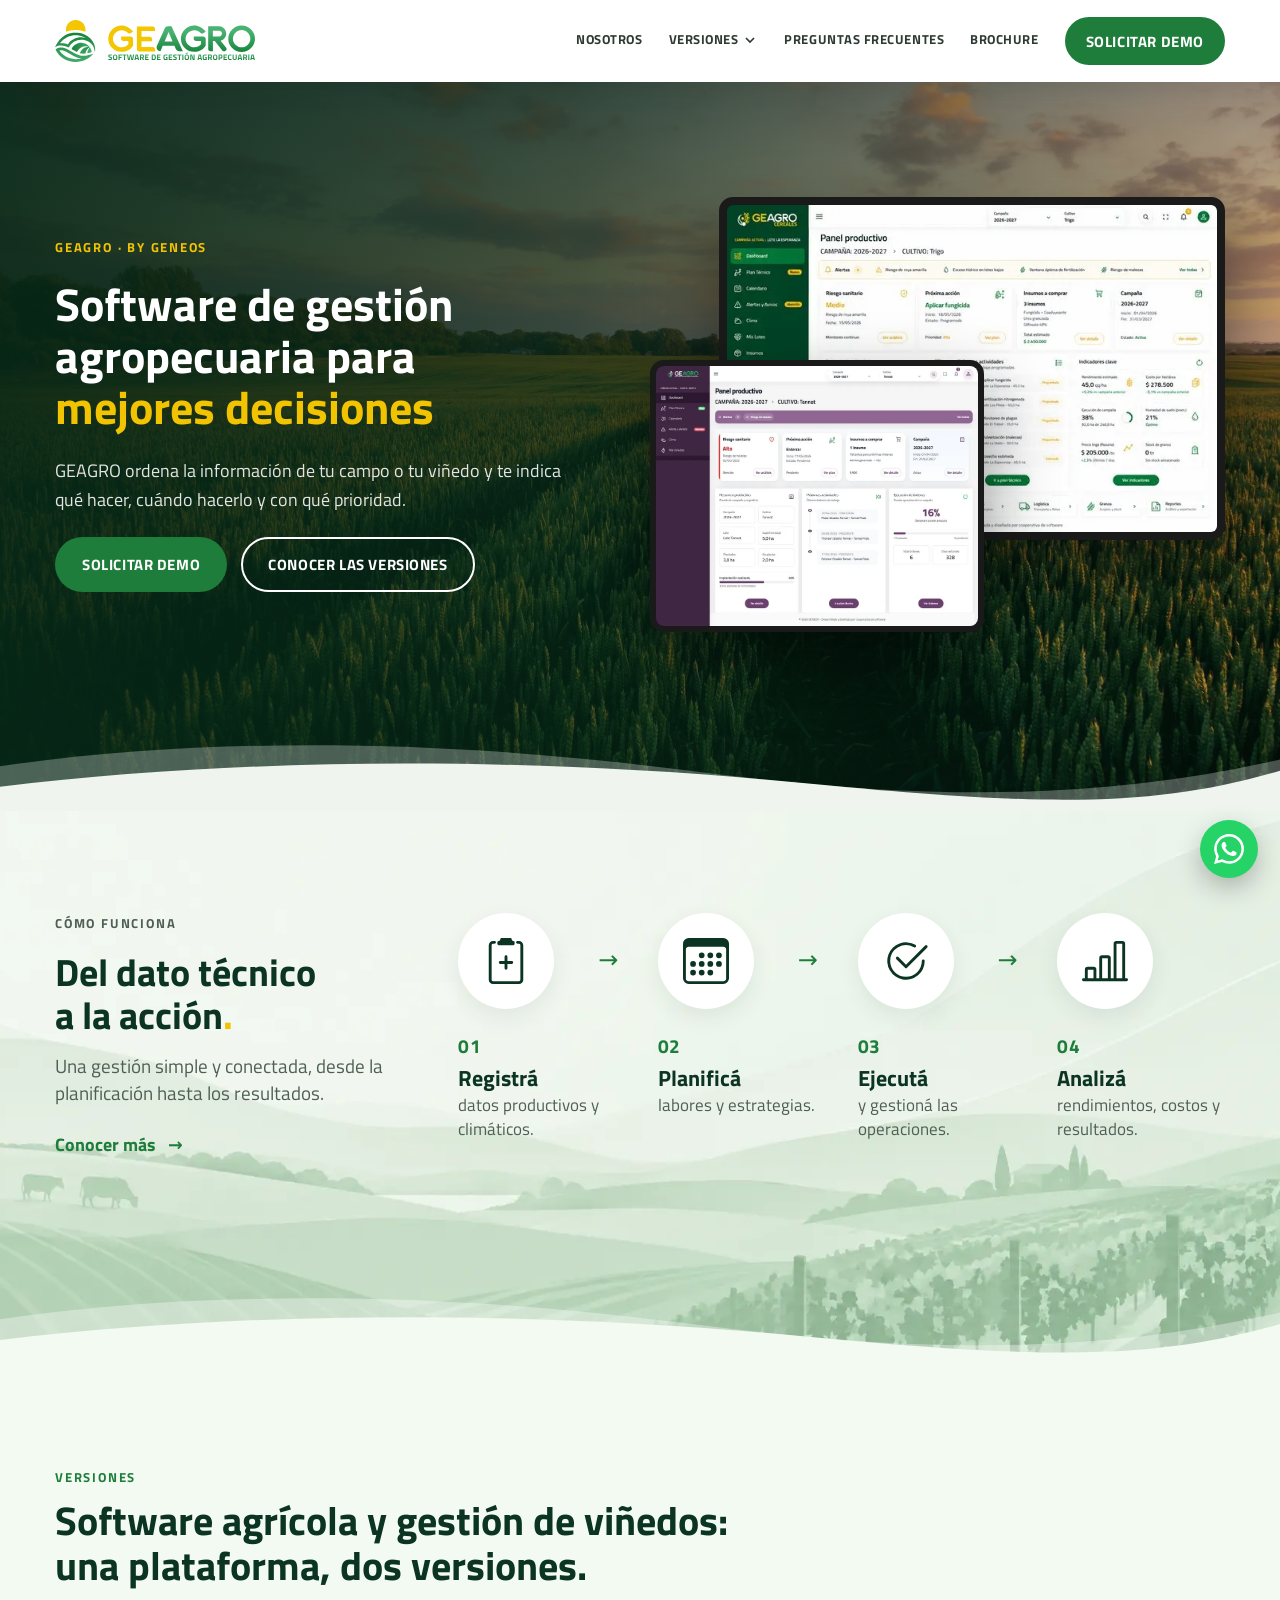
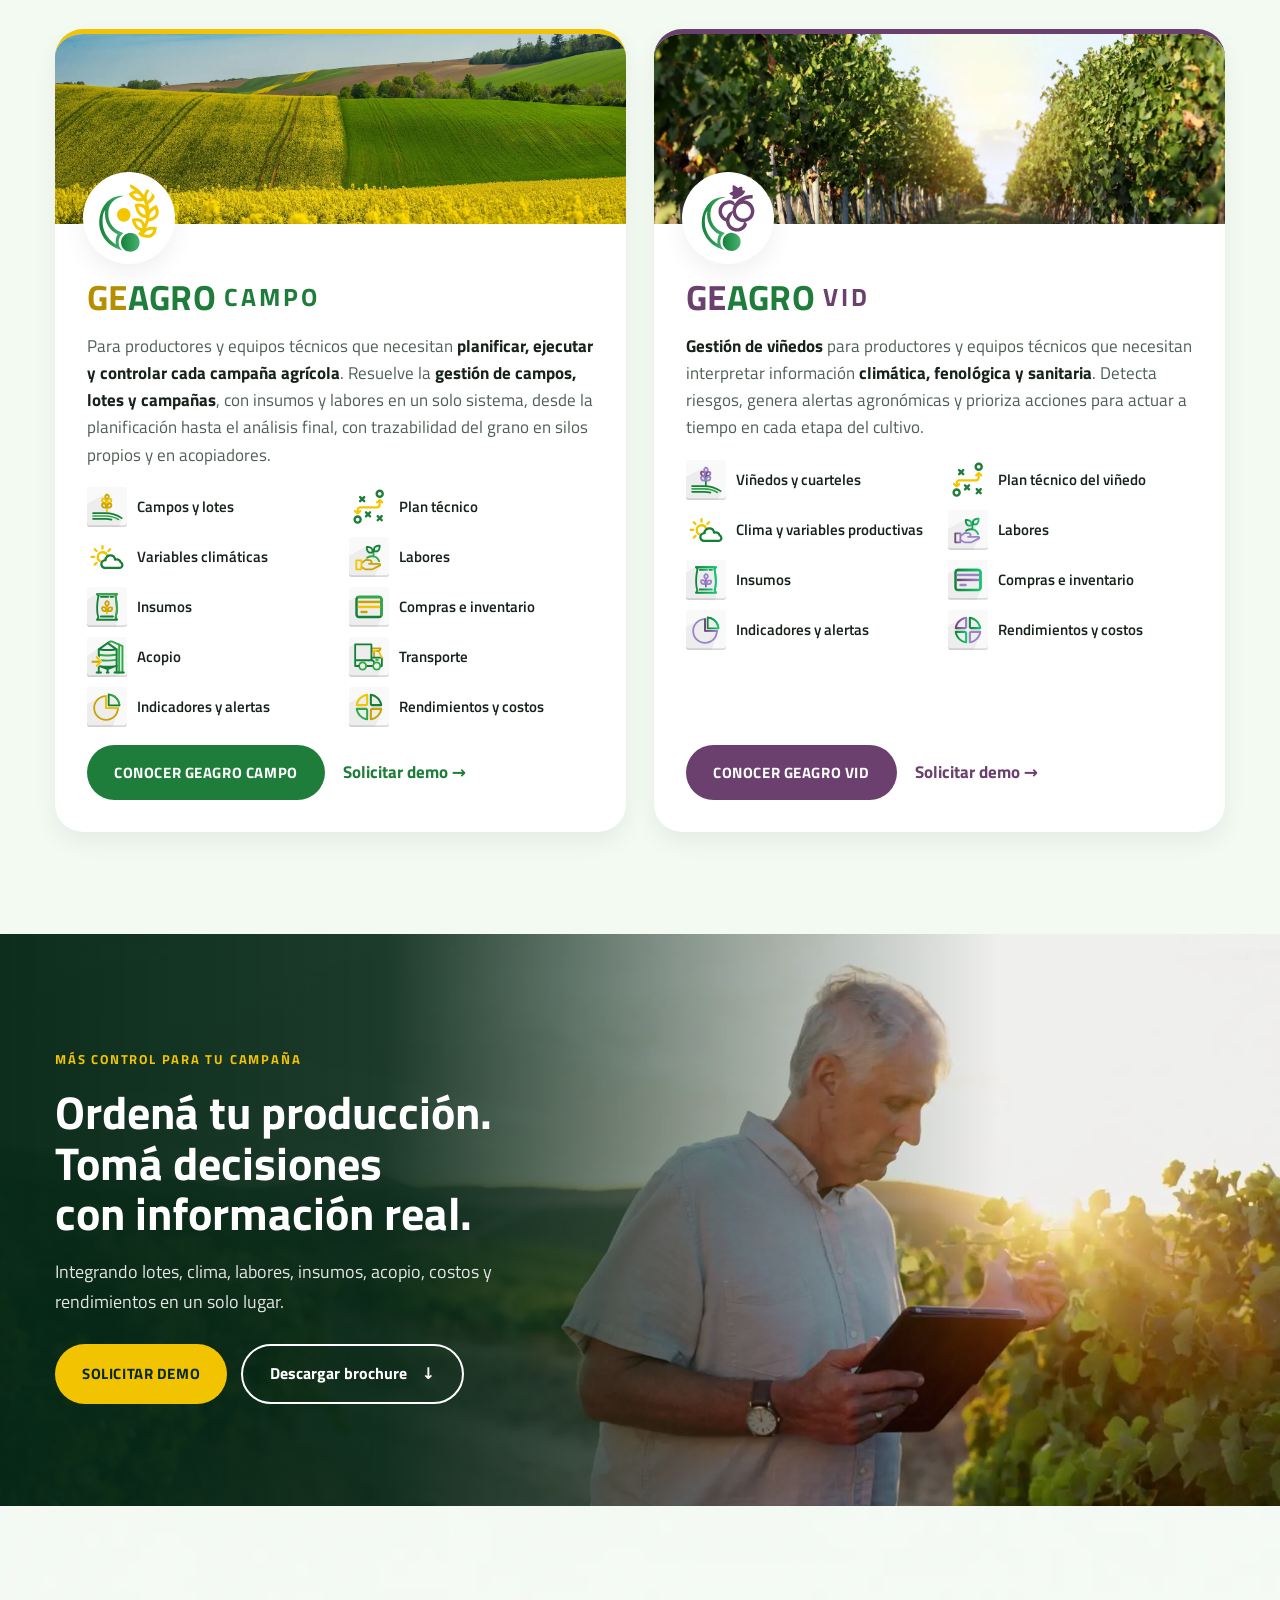
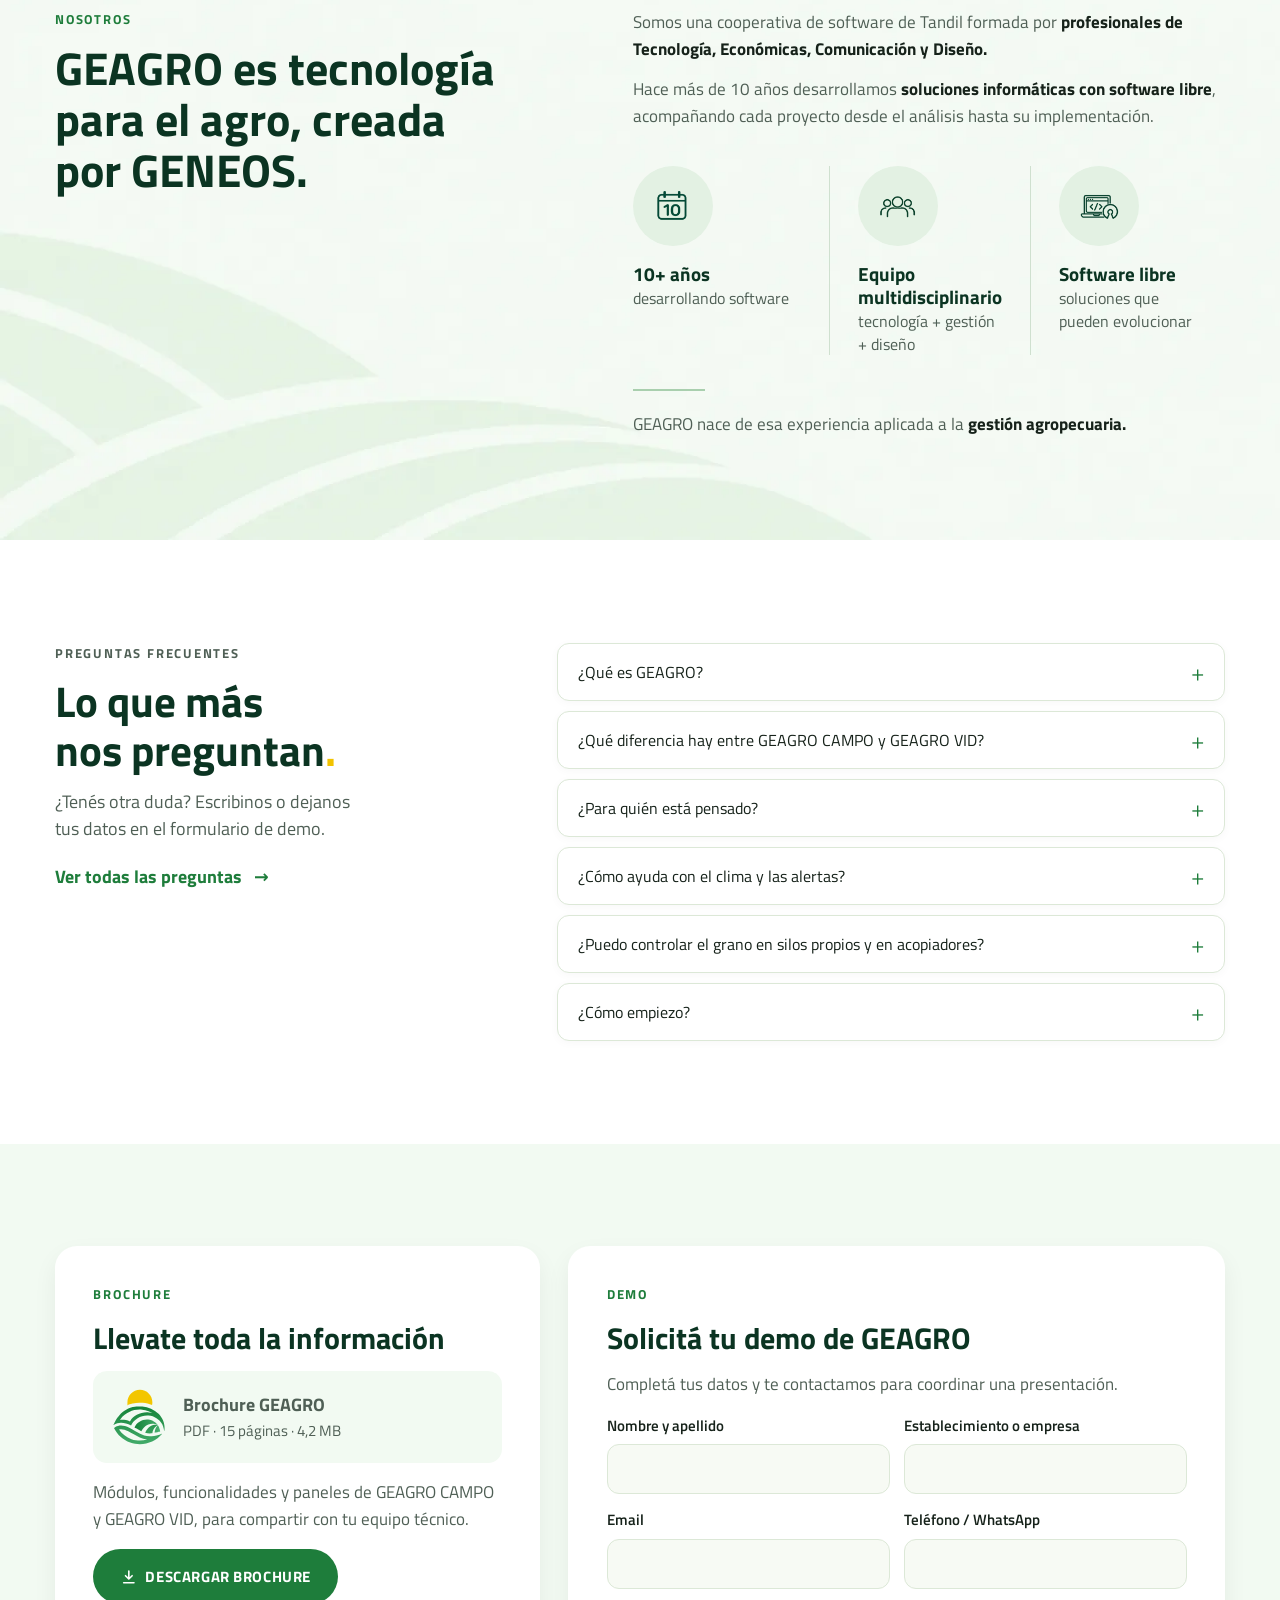
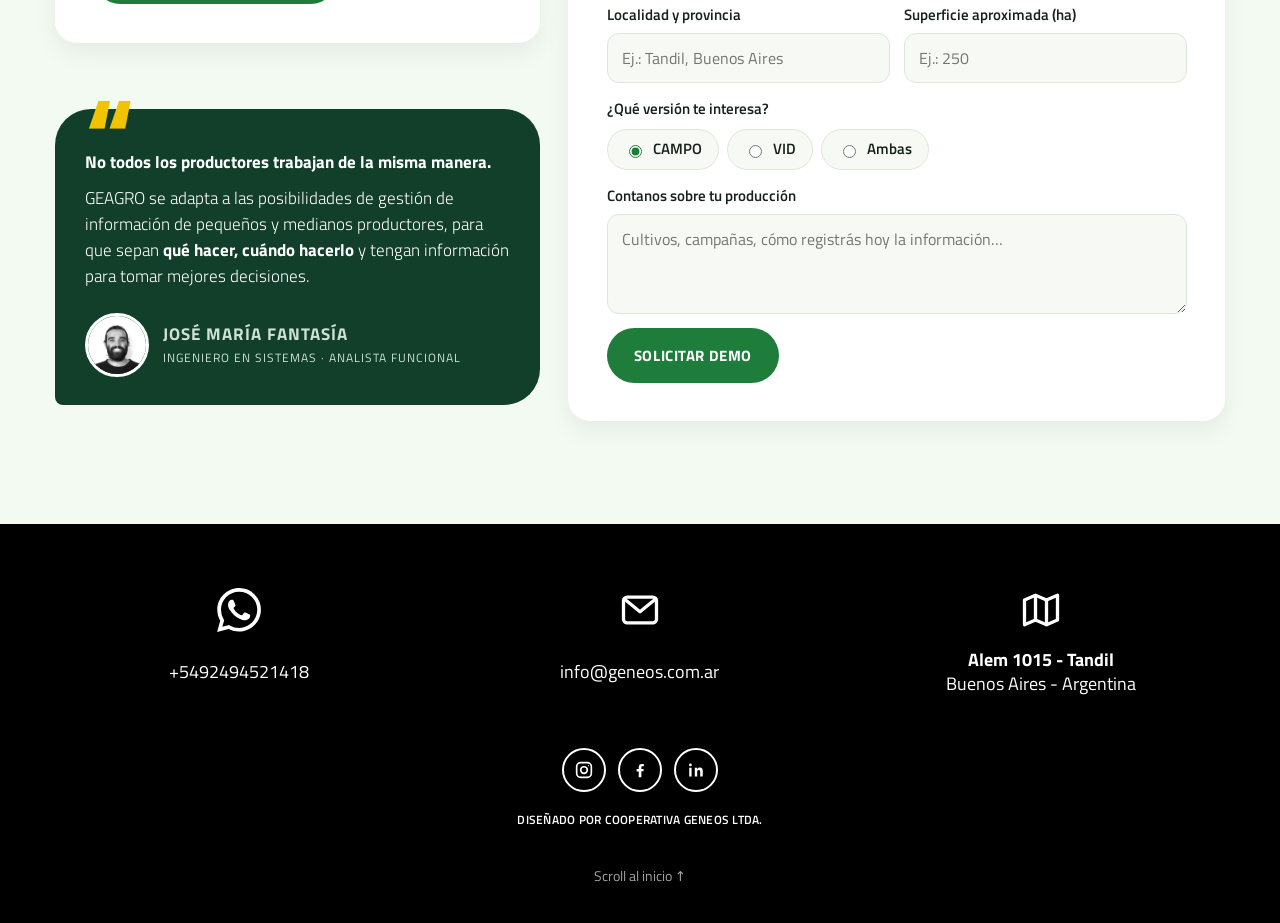
==== commit 25941bdf: "Pesos tipográficos hasta 700 (footer, comillas) y fuente sin 900 Co-Authored-By: Claude Opus 5.5 <no" ====
--- a/index.html
+++ b/index.html
@@ -31,7 +31,7 @@
 <link rel="manifest" href="assets/icons/site.webmanifest">
 <link rel="preconnect" href="https://fonts.googleapis.com">
 <link rel="preconnect" href="https://fonts.gstatic.com" crossorigin>
-<link rel="stylesheet" href="https://fonts.googleapis.com/css2?family=Titillium+Web:wght@300;400;600;700;900&display=swap">
+<link rel="stylesheet" href="https://fonts.googleapis.com/css2?family=Titillium+Web:wght@300;400;600;700&display=swap">
 <link rel="stylesheet" href="assets/css/geagro-landing.css">
 <script type="application/ld+json">
 [
--- a/assets/css/geagro-landing.css
+++ b/assets/css/geagro-landing.css
@@ -142,7 +142,7 @@
 .pillars b { display: block; font-size: 1.1rem; color: var(--geagro-green-900); }
 .pillars span { font-size: .93rem; color: var(--muted); line-height: 1.4; }
 .quote { margin: 0; background: var(--geagro-green-700); color: #fff; border-radius: 36px 36px 36px 8px; padding: 44px 36px 32px; position: relative; display: grid; gap: 24px; }
-.quote::before { content: "\201C"; position: absolute; top: -30px; left: 30px; font: 900 7rem/1 var(--font); color: var(--geagro-sun); }
+.quote::before { content: "\201C"; position: absolute; top: -30px; left: 30px; font: 700 7rem/1 var(--font); color: var(--geagro-sun); }
 .quote blockquote { margin: 0; display: grid; gap: 10px; font-size: 1.18rem; line-height: 1.55; font-weight: 300; }
 .quote strong { font-weight: 700; }
 .quote figcaption { display: flex; align-items: center; gap: 14px; }
@@ -240,7 +240,7 @@
 .footer-contact svg { width: 44px; height: 44px; fill: currentColor; }
 .footer-contact svg.stroke, .footer-social svg.stroke { fill: none; stroke: currentColor; stroke-width: 1.8; stroke-linejoin: round; stroke-linecap: round; }
 .footer-contact span { font-weight: 400; }
-.footer-contact span b { font-weight: 900; }
+.footer-contact span b { font-weight: 700; }
 .footer-social { display: flex; gap: 12px; margin-top: 16px; }
 .footer-social a { width: 44px; height: 44px; border: 2px solid #fff; border-radius: 50%; display: grid; place-items: center; transition: background-color .15s, color .15s; }
 .footer-social a:hover { background: #fff; color: #000; }
@@ -454,3 +454,14 @@
 .how::before, .how::after { content: ""; position: absolute; left: 0; right: 0; bottom: -1px; pointer-events: none; z-index: 1; background-repeat: no-repeat; background-size: 100% 100%; }
 .how::before { height: clamp(48px, 6.5vw, 104px); background-image: url("data:image/svg+xml,%3Csvg xmlns='http://www.w3.org/2000/svg' viewBox='0 0 1440 120' preserveAspectRatio='none'%3E%3Cpath d='M0 120V54C240 8 520 18 760 58S1210 112 1440 44V120Z' fill='%23ffffff' fill-opacity='.35'/%3E%3C/svg%3E"); }
 .how::after { height: clamp(40px, 5.2vw, 84px); background-image: url("data:image/svg+xml,%3Csvg xmlns='http://www.w3.org/2000/svg' viewBox='0 0 1440 100' preserveAspectRatio='none'%3E%3Cpath d='M0 100V62C300 14 620 20 900 56S1300 92 1440 38V100Z' fill='%23f2faf2'/%3E%3C/svg%3E"); }
+
+/* "Qué incluye" en mobile: 2 columnas, solo ícono + título (sin párrafo) */
+@media (max-width: 620px) {
+  .features { grid-template-columns: 1fr 1fr; gap: 12px; }
+  .features li { grid-template-columns: 1fr; justify-items: center; text-align: center; gap: 10px; padding: 18px 12px; }
+  .features img { width: 48px; }
+  .features h3 { font-size: 1rem; line-height: 1.25; margin: 0; }
+  .features p { display: none; }
+  .features li { align-content: start; }
+  .features li:last-child:nth-child(odd) { grid-column: 1 / -1; }
+}
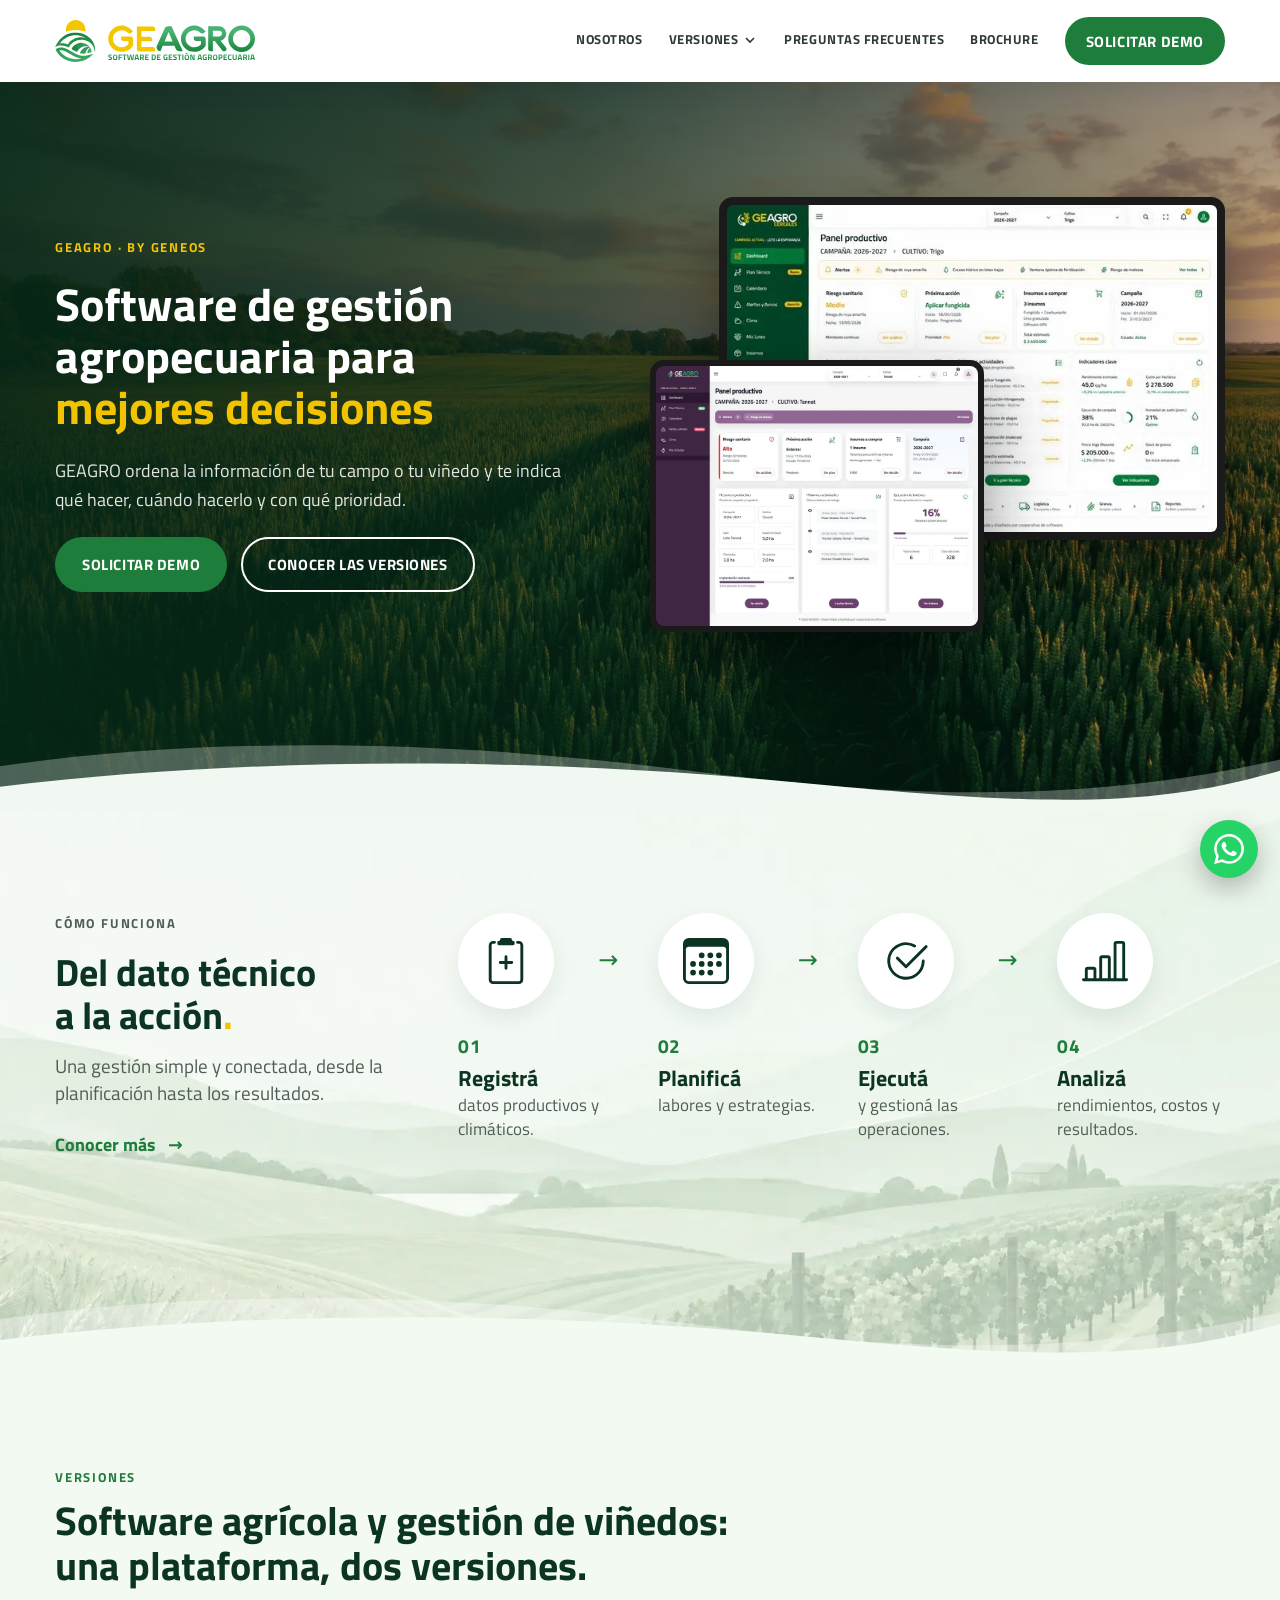
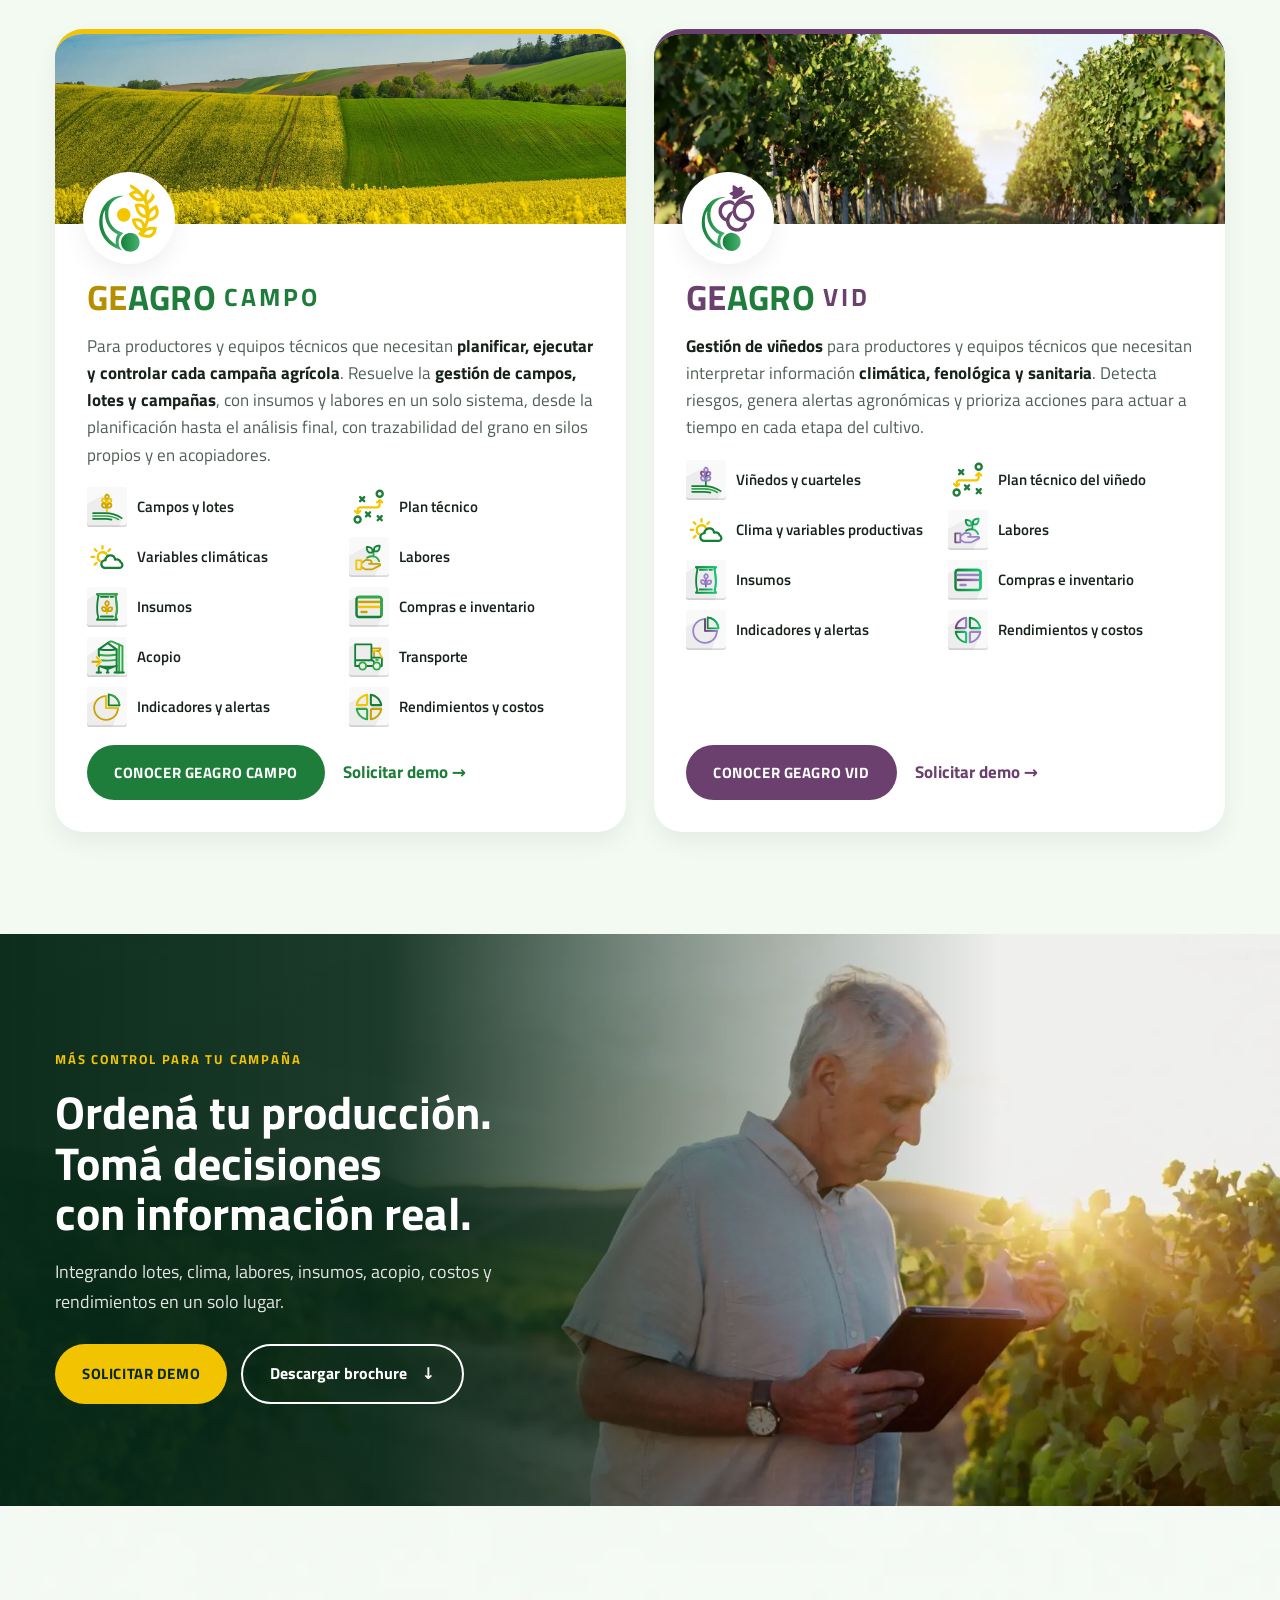
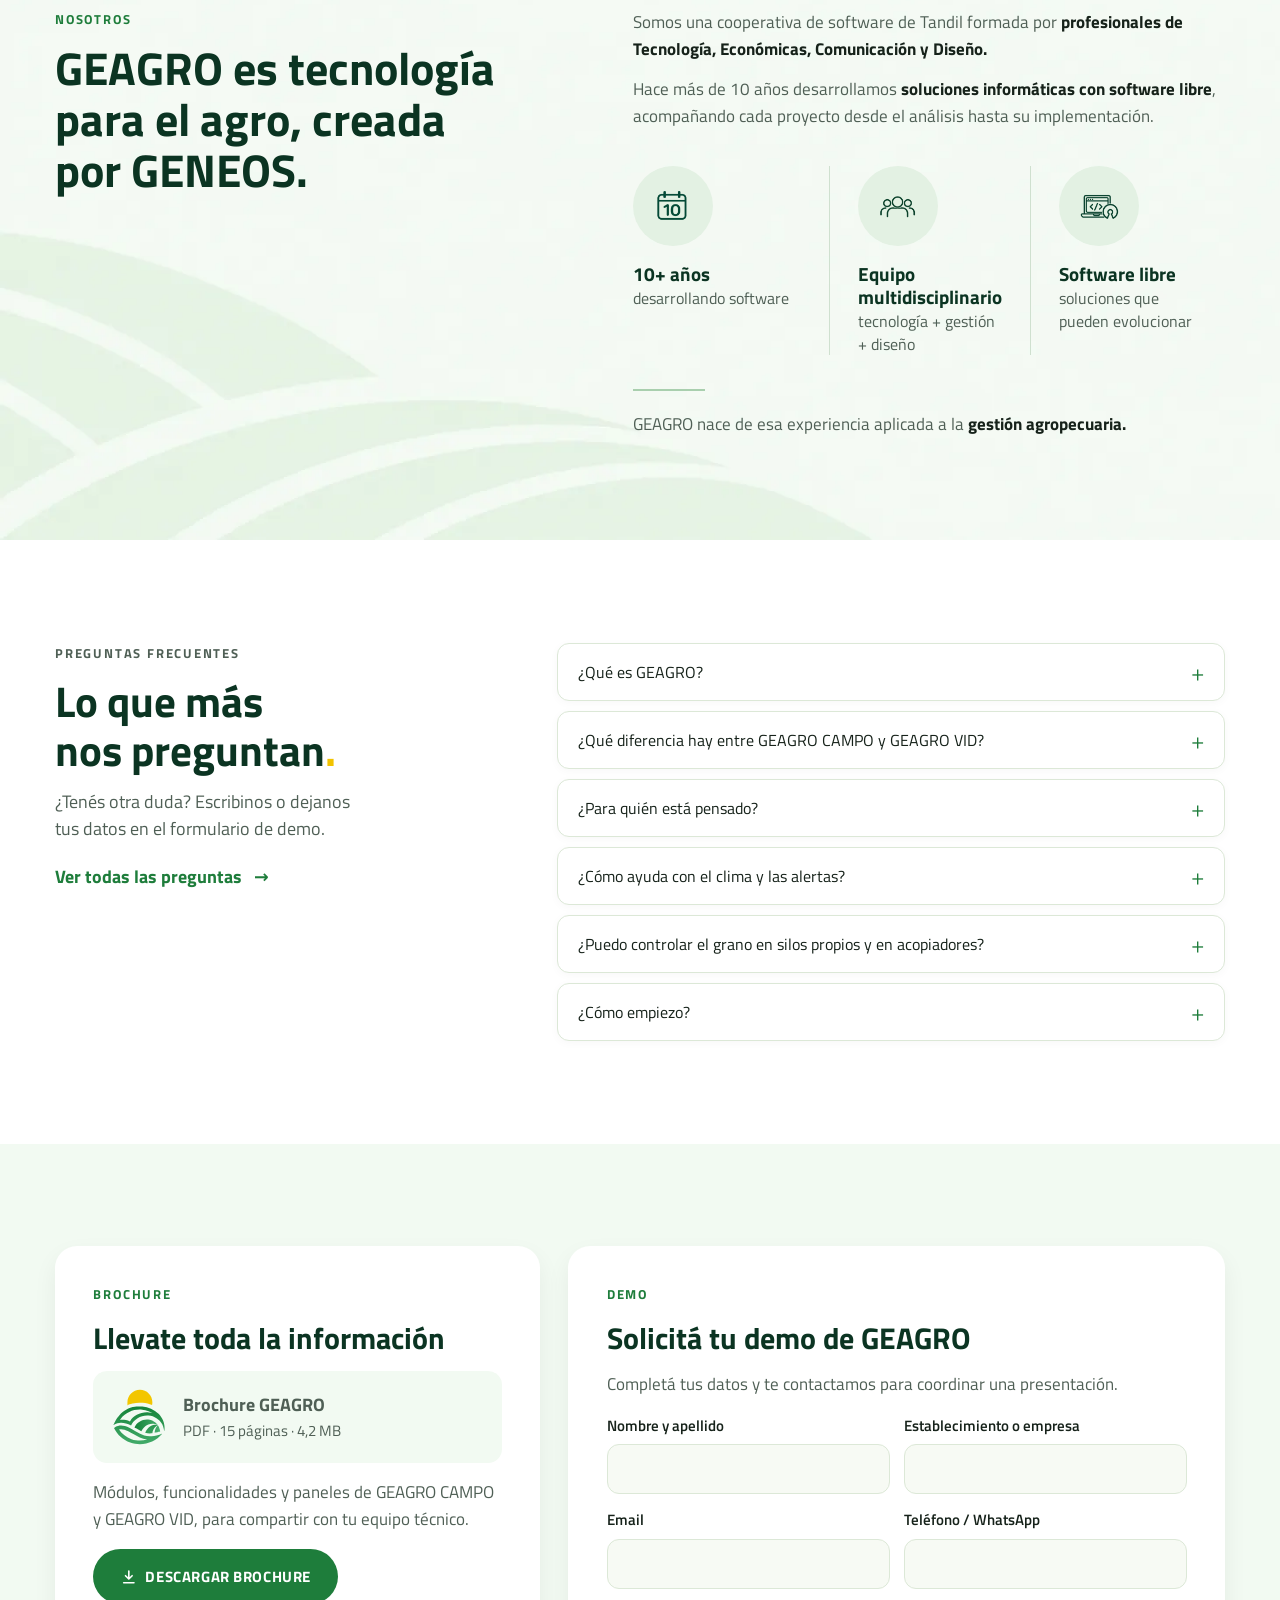
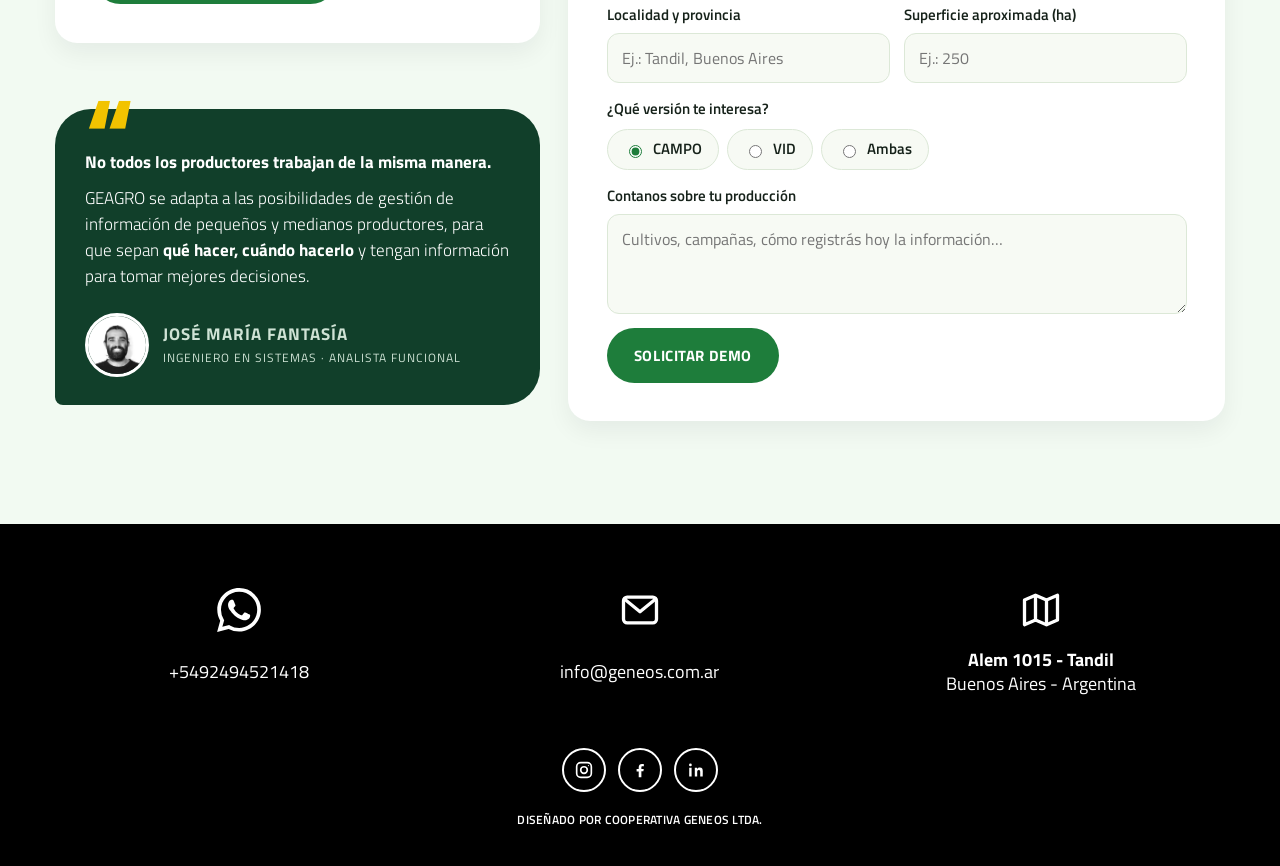
==== commit 87658ef6: "Footer: sin 'Scroll al inicio'; ancla #inicio en el body Co-Authored-By: Claude Opus 5.5 <noreply@an" ====
--- a/index.html
+++ b/index.html
@@ -163,9 +163,9 @@
 ]
 </script>
 </head>
-<body>
-
-<header class="site-header" id="inicio">
+<body id="inicio">
+
+<header class="site-header">
   <div class="container nav">
     <a class="brand" href="#inicio" aria-label="GEAGRO, ir al inicio"><img src="assets/icons/logo-geagro.svg" alt="GEAGRO Software de gestión agropecuaria" width="200" height="43"></a>
 
@@ -490,7 +490,6 @@
       <a href="https://ar.linkedin.com/company/geneos-coop" target="_blank" rel="noopener" aria-label="LinkedIn"><svg viewBox="0 0 24 24"><path d="M7.200 9.500H4.600V19h2.600V9.500ZM5.900 5a1.500 1.500 0 1 0 0 3 1.500 1.500 0 0 0 0-3ZM19.400 13.600c0-2.500-.5-4.300-3.400-4.300-1.400 0-2.300.8-2.700 1.500h-.1V9.500h-2.500V19h2.600v-4.700c0-1.200.2-2.400 1.800-2.400 1.500 0 1.500 1.400 1.500 2.500V19h2.700l.1-5.400Z"/></svg></a>
     </div>
     <p class="footer-credit">DISEÑADO POR COOPERATIVA GENEOS LTDA.</p>
-    <a href="#inicio" class="to-top">Scroll al inicio ↑</a>
   </div>
 </footer>
 
--- a/assets/css/geagro-landing.css
+++ b/assets/css/geagro-landing.css
@@ -247,8 +247,6 @@
 .footer-social svg { width: 22px; height: 22px; fill: currentColor; }
 .footer-social .dot { fill: currentColor; stroke: none; }
 .footer-credit { font-size: .78rem; font-weight: 600; letter-spacing: .02em; margin-top: -18px; }
-.to-top { font-size: .85rem; color: #9aa59e; }
-.to-top:hover { color: #fff; }
 @media (max-width: 720px) { .footer-contact { grid-template-columns: 1fr; } }
 
 .floating-whatsapp { position: fixed; right: 22px; bottom: 22px; z-index: 50; width: 58px; height: 58px; border-radius: 50%; background: #25d366; color: #fff; display: grid; place-items: center; box-shadow: 0 10px 26px rgba(0,0,0,.25); transition: transform .15s; }
@@ -438,12 +436,11 @@
 /* onda de adelante, del color de la sección siguiente */
 .hero::after { height: clamp(40px, 5.2vw, 84px); background-image: url("data:image/svg+xml,%3Csvg xmlns='http://www.w3.org/2000/svg' viewBox='0 0 1440 100' preserveAspectRatio='none'%3E%3Cpath d='M0 100V62C300 14 620 20 900 56S1300 92 1440 38V100Z' fill='%23f7faf4'/%3E%3C/svg%3E"); }
 /* en la principal la sección siguiente (Cómo funciona) es blanca */
-.hero:not(.hero-campo):not(.hero-vid)::after { background-image: url("data:image/svg+xml,%3Csvg xmlns='http://www.w3.org/2000/svg' viewBox='0 0 1440 100' preserveAspectRatio='none'%3E%3Cpath d='M0 100V62C300 14 620 20 900 56S1300 92 1440 38V100Z' fill='%23eff5ee'/%3E%3C/svg%3E"); }
+.hero:not(.hero-campo):not(.hero-vid)::after { background-image: url("data:image/svg+xml,%3Csvg xmlns='http://www.w3.org/2000/svg' viewBox='0 0 1440 100' preserveAspectRatio='none'%3E%3Cpath d='M0 100V62C300 14 620 20 900 56S1300 92 1440 38V100Z' fill='%23f1f8f1'/%3E%3C/svg%3E"); }
 .hero > .container { position: relative; z-index: 2; }
 
 /* ---------- Cómo funciona con ilustración de fondo ---------- */
-.how { background: #eff5ee url("../img/web/bg-como-funciona.jpg") center bottom / cover no-repeat;
-  background-image: image-set(url("../img/web/bg-como-funciona.webp") type("image/webp"), url("../img/web/bg-como-funciona.jpg") type("image/jpeg"));
+.how { background: #f1f8f1 url("../img/web/bg-como-funciona.webp") center bottom / cover no-repeat;
   padding-bottom: clamp(140px, 16vw, 240px); }
 .how-ico { background: #fff; box-shadow: 0 8px 22px rgba(11,52,34,.08); }
 @media (max-width: 720px) { .how { background-size: auto 100%; background-position: 30% bottom; padding-bottom: 120px; } }
@@ -465,3 +462,42 @@
   .features li { align-content: start; }
   .features li:last-child:nth-child(odd) { grid-column: 1 / -1; }
 }
+
+/* VID: sección Brochure + Demo con predominio violeta */
+.theme-vid .section-soft:has(.convert) { background: var(--geagro-purple-50); }
+.theme-vid .convert .btn-primary { background: var(--geagro-purple-700); }
+.theme-vid .convert .btn-primary:hover { background: var(--geagro-purple-900); }
+.theme-vid .convert .brochure-file { background: var(--geagro-purple-50); }
+.theme-vid .convert .demo-form input:focus, .theme-vid .convert .demo-form textarea:focus { outline-color: var(--geagro-purple-700); }
+.theme-vid .convert .radios input { accent-color: var(--geagro-purple-700); }
+.theme-vid .convert .radios label:has(input:checked) { border-color: var(--geagro-purple-500); background: #fff; }
+.theme-vid .convert .demo-form input, .theme-vid .convert .demo-form textarea, .theme-vid .convert .radios label { border-color: #e4d6e5; background: #fbf8fb; }
+.theme-vid .convert .form-status.ok { color: var(--geagro-purple-700); }
+
+/* VID: todas las secciones suaves en violeta claro (en lugar de verde) */
+.theme-vid .section-soft { background: var(--geagro-purple-50); }
+.theme-vid .section-soft .note { background: #fff; }
+
+/* VID: "Qué incluye" con fondo blanco (y la onda del hero en blanco para que empalme) */
+.theme-vid #incluye { background: #fff; }
+.hero-vid::after { background-image: url("data:image/svg+xml,%3Csvg xmlns='http://www.w3.org/2000/svg' viewBox='0 0 1440 100' preserveAspectRatio='none'%3E%3Cpath d='M0 100V62C300 14 620 20 900 56S1300 92 1440 38V100Z' fill='%23ffffff'/%3E%3C/svg%3E"); }
+
+/* VID: sección de flujo con fondo blanco */
+.theme-vid .flow-section { background: #fff; }
+
+/* CAMPO: "Qué incluye" y "Producción y economía" con fondo blanco (onda del hero en blanco para empalmar) */
+.theme-campo #incluye, .theme-campo .prod-eco { background: #fff; }
+.hero-campo::after { background-image: url("data:image/svg+xml,%3Csvg xmlns='http://www.w3.org/2000/svg' viewBox='0 0 1440 100' preserveAspectRatio='none'%3E%3Cpath d='M0 100V62C300 14 620 20 900 56S1300 92 1440 38V100Z' fill='%23ffffff'/%3E%3C/svg%3E"); }
+
+/* ---------- Componente CTA de versión (CAMPO / VID) ----------
+   Parámetros por página en el style inline de la <section>: background-image (fondo) y --cta-bg-color (color de respaldo).
+   La URL va en el HTML para que se resuelva relativa a la página. */
+.cta-band.cta-version { background-color: var(--cta-bg-color, var(--geagro-green-900)); background-position: center; background-size: cover; background-repeat: no-repeat; }
+.cta-band.cta-version::after { display: none; }
+.cta-version .cta-actions { align-items: center; gap: 22px; }
+.cta-version .btn-sun span { transition: transform .15s; }
+.cta-version .btn-sun:hover span { transform: translateX(3px); }
+/* Botón secundario: liviano, no compite con "Solicitar demo" */
+.btn-cta-secondary { display: inline-flex; align-items: center; gap: 10px; padding: .85em 1.3em; border: 1px solid rgba(255,255,255,.4); border-radius: var(--radius-pill); color: rgba(255,255,255,.92); font: 600 .86rem var(--font); letter-spacing: .05em; text-transform: uppercase; background: transparent; transition: background-color .15s, border-color .15s; }
+.btn-cta-secondary svg { width: 17px; height: 17px; fill: none; stroke: currentColor; stroke-width: 2; stroke-linecap: round; stroke-linejoin: round; }
+.btn-cta-secondary:hover { background: rgba(255,255,255,.1); border-color: rgba(255,255,255,.7); color: #fff; }
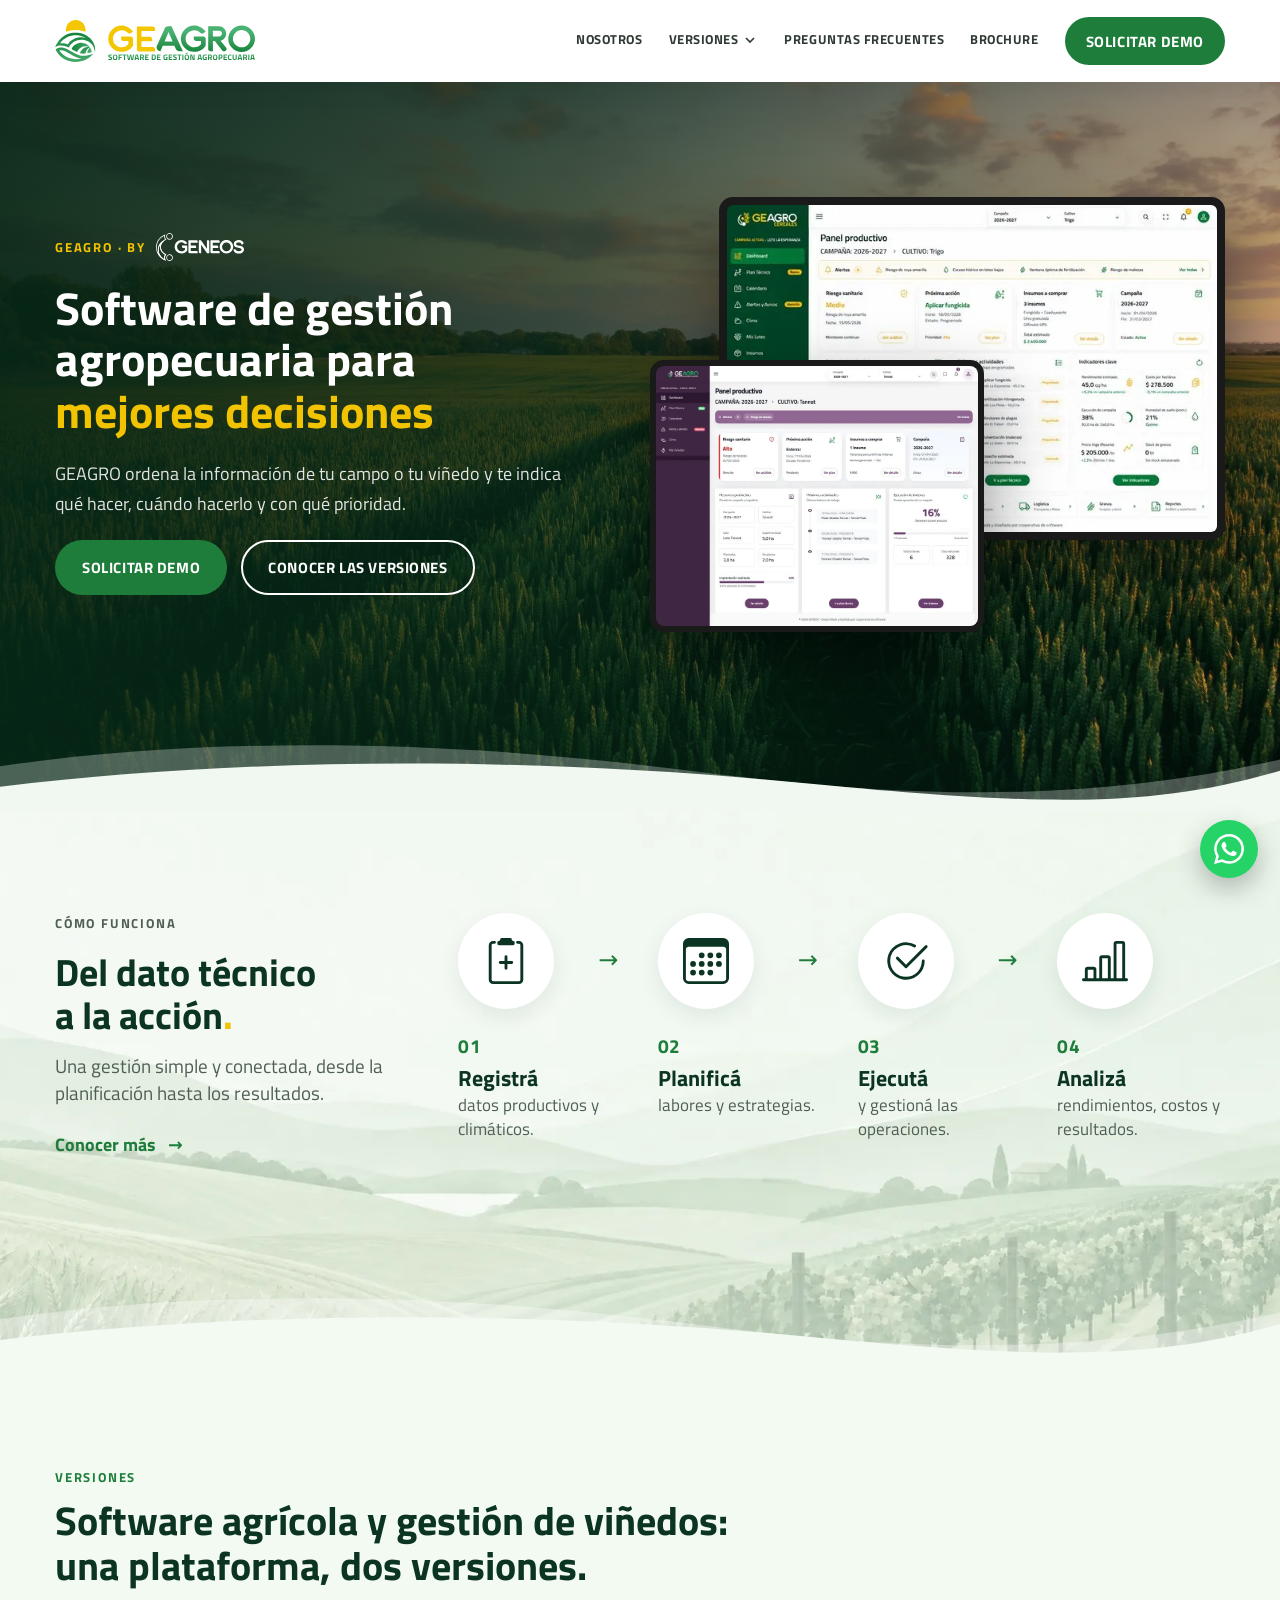
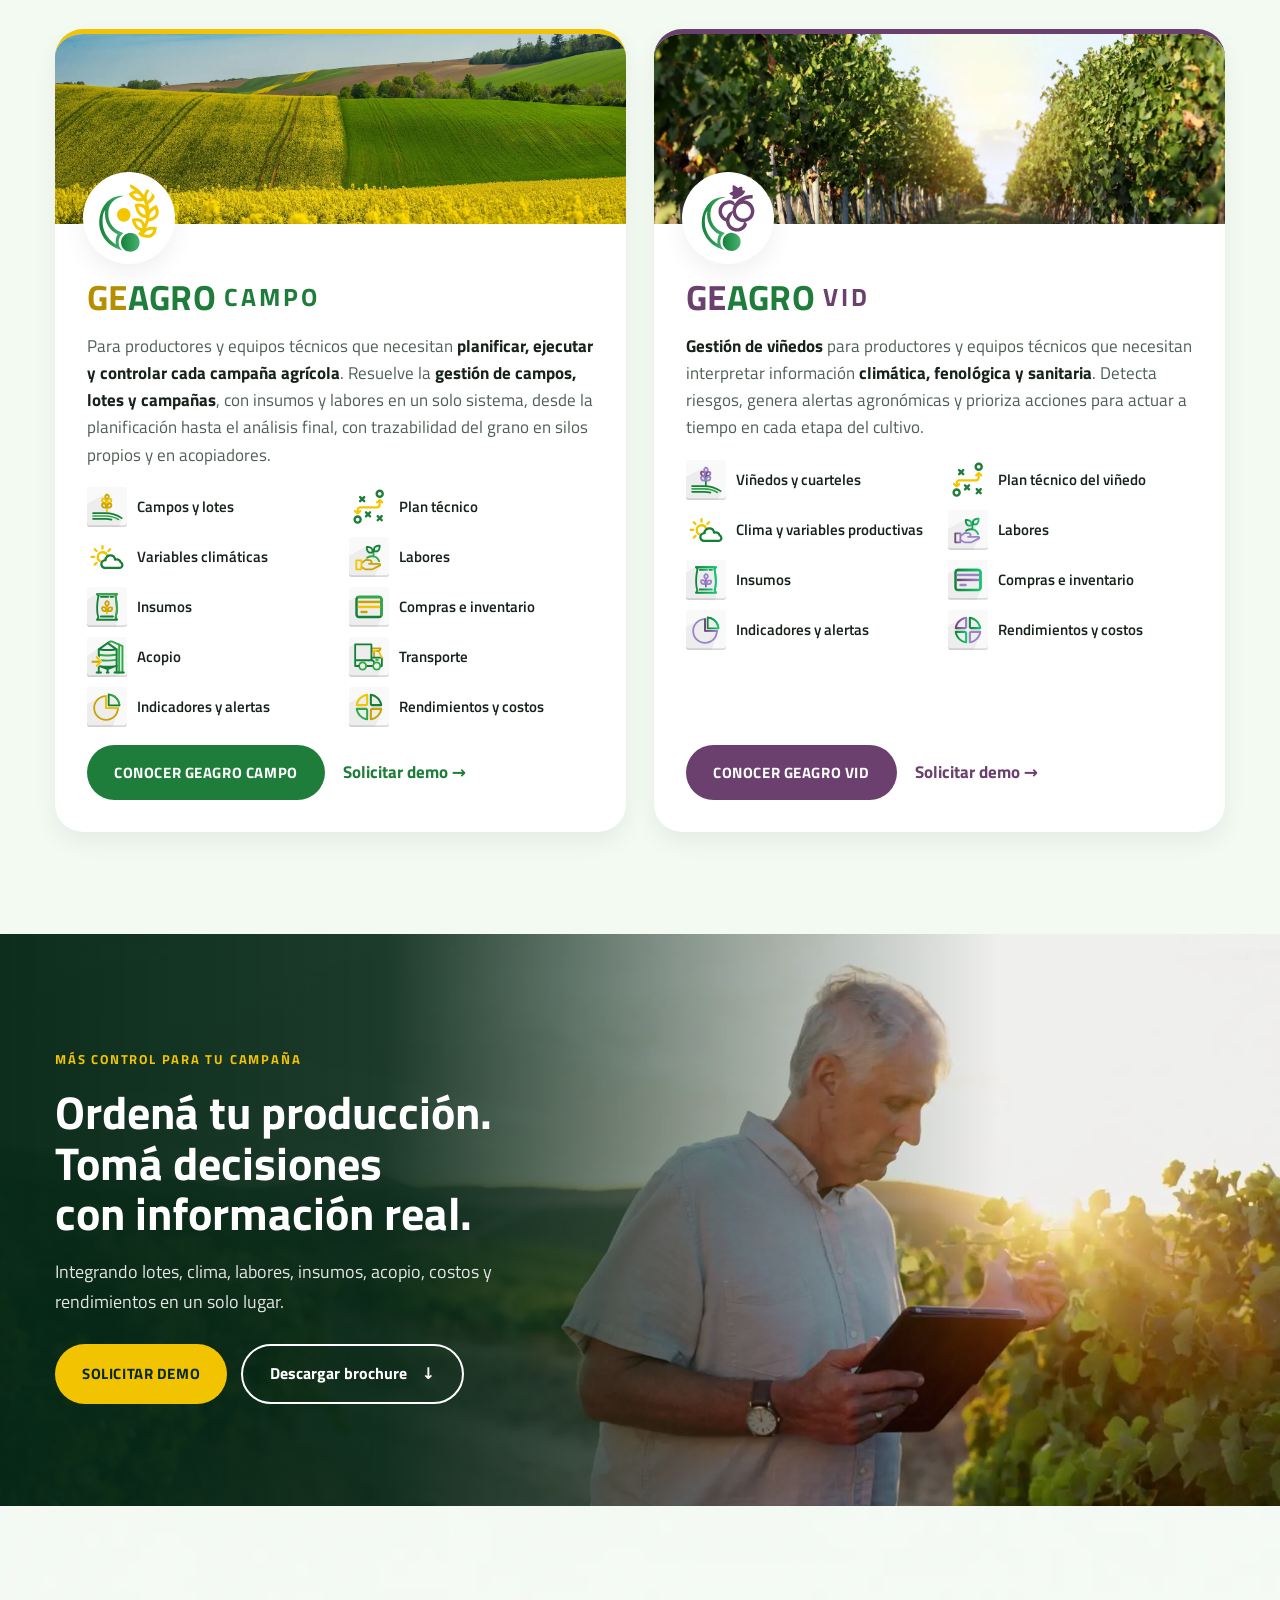
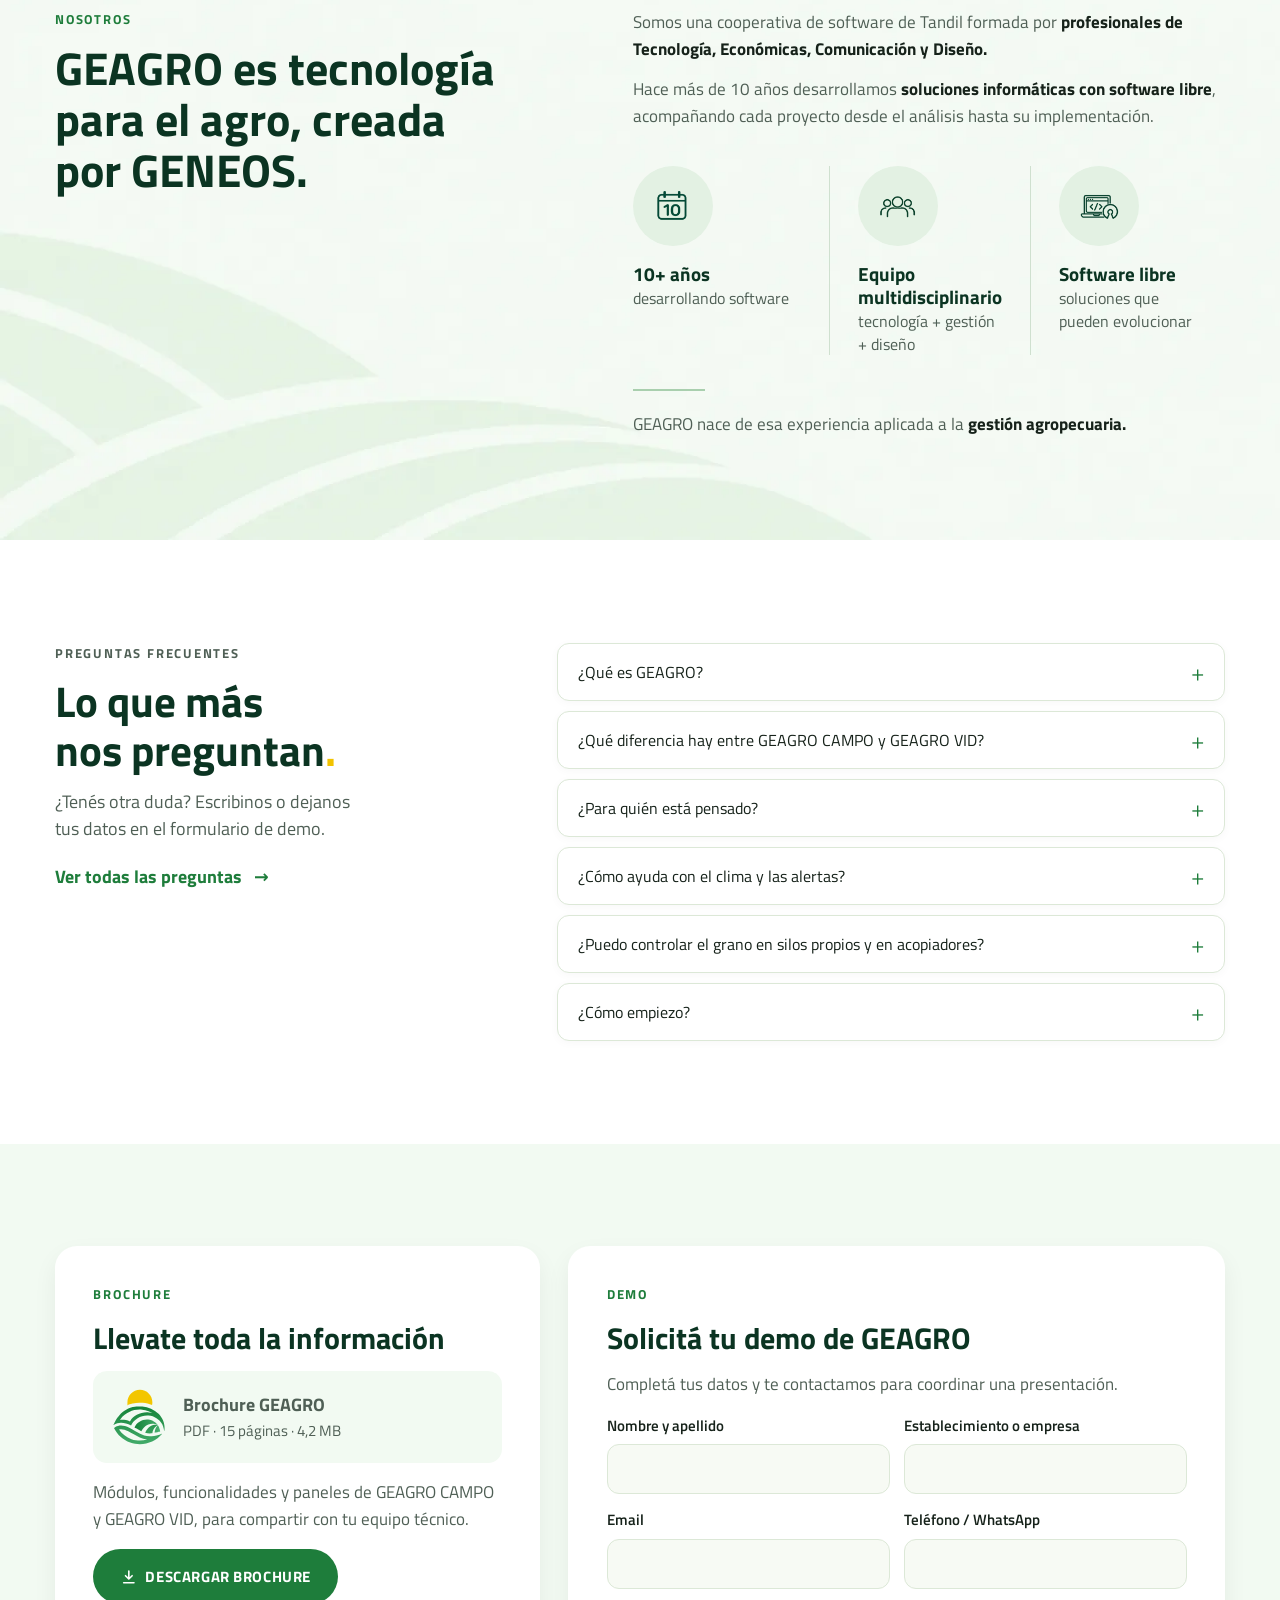
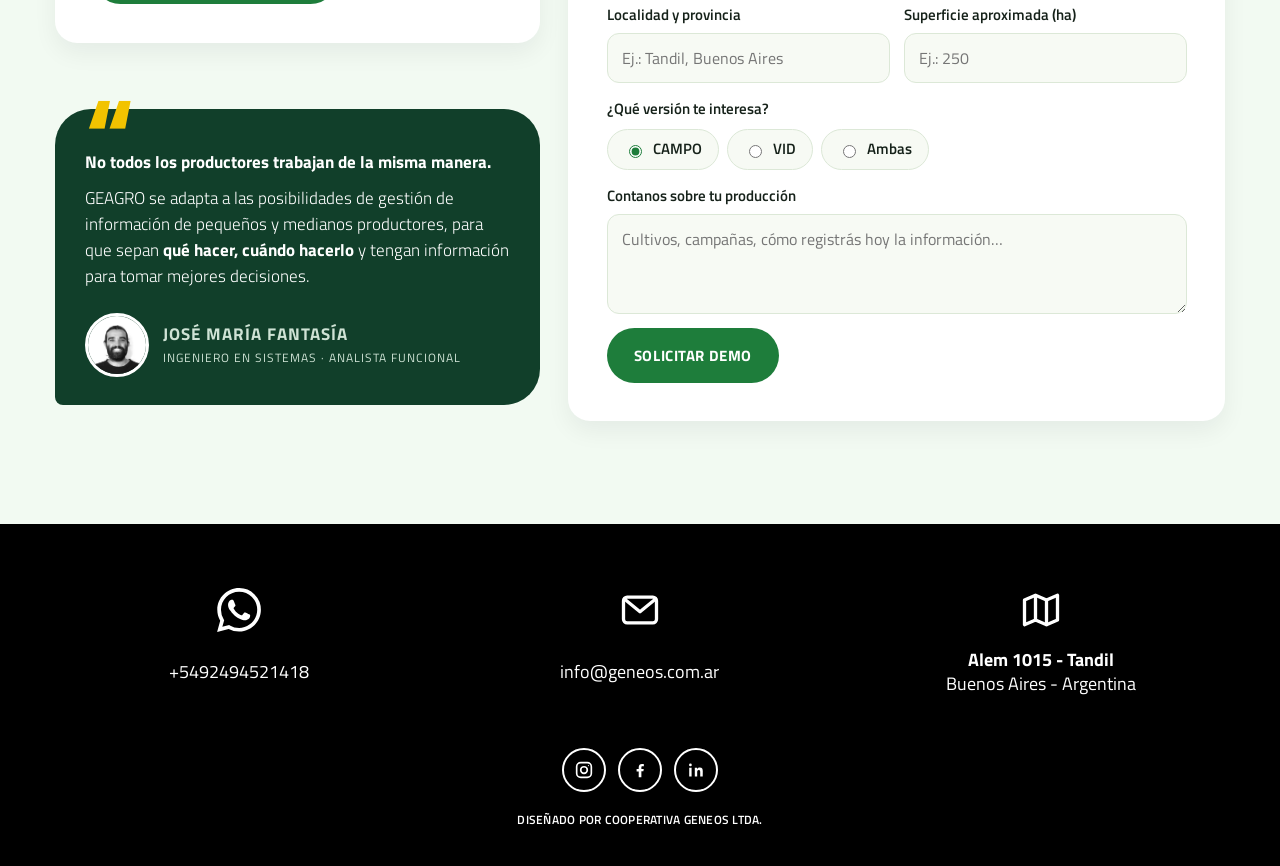
==== commit b7f505ce: "Hero: logo de GENEOS en lugar del texto Co-Authored-By: Claude Opus 5.5 <noreply@anthropic.com> Clau" ====
--- a/index.html
+++ b/index.html
@@ -204,7 +204,7 @@
   <section class="hero">
     <div class="container hero-grid">
       <div class="hero-copy">
-        <p class="eyebrow eyebrow-light">GEAGRO · by GENEOS</p>
+        <p class="eyebrow eyebrow-light hero-by">GEAGRO · by <img src="assets/icons/GENEOS.svg" alt="GENEOS" width="88" height="28"></p>
         <h1 class="hero-title"><span>Software de gestión</span> <span>agropecuaria para</span> <span class="hl">mejores decisiones</span></h1>
         <p class="hero-lead">GEAGRO ordena la información de tu campo o tu viñedo y te indica qué hacer, cuándo hacerlo y con qué prioridad.</p>
         <div class="hero-actions">
--- a/assets/css/geagro-landing.css
+++ b/assets/css/geagro-landing.css
@@ -501,3 +501,7 @@
 .btn-cta-secondary { display: inline-flex; align-items: center; gap: 10px; padding: .85em 1.3em; border: 1px solid rgba(255,255,255,.4); border-radius: var(--radius-pill); color: rgba(255,255,255,.92); font: 600 .86rem var(--font); letter-spacing: .05em; text-transform: uppercase; background: transparent; transition: background-color .15s, border-color .15s; }
 .btn-cta-secondary svg { width: 17px; height: 17px; fill: none; stroke: currentColor; stroke-width: 2; stroke-linecap: round; stroke-linejoin: round; }
 .btn-cta-secondary:hover { background: rgba(255,255,255,.1); border-color: rgba(255,255,255,.7); color: #fff; }
+
+/* Hero: "GEAGRO · by" + logo GENEOS */
+.hero-by { display: inline-flex; align-items: center; gap: 10px; }
+.hero-by img { height: 28px; width: auto; }
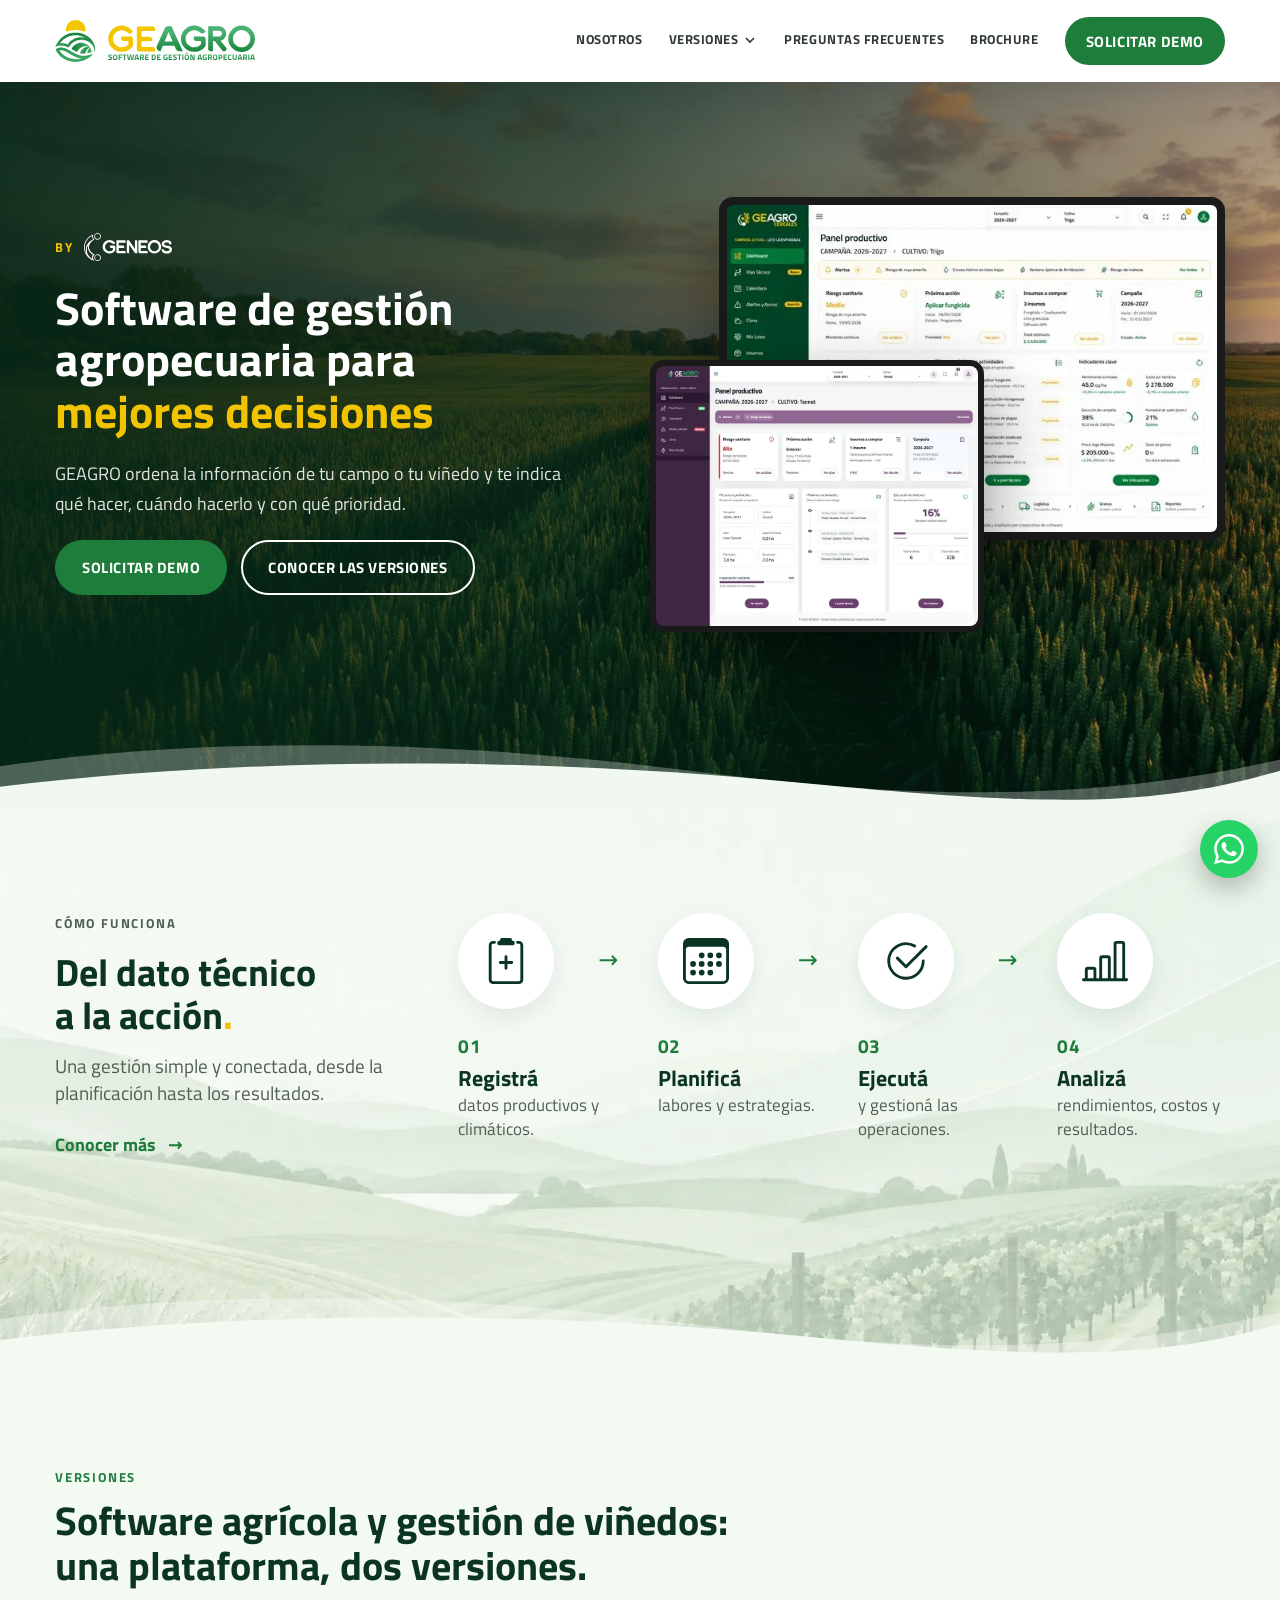
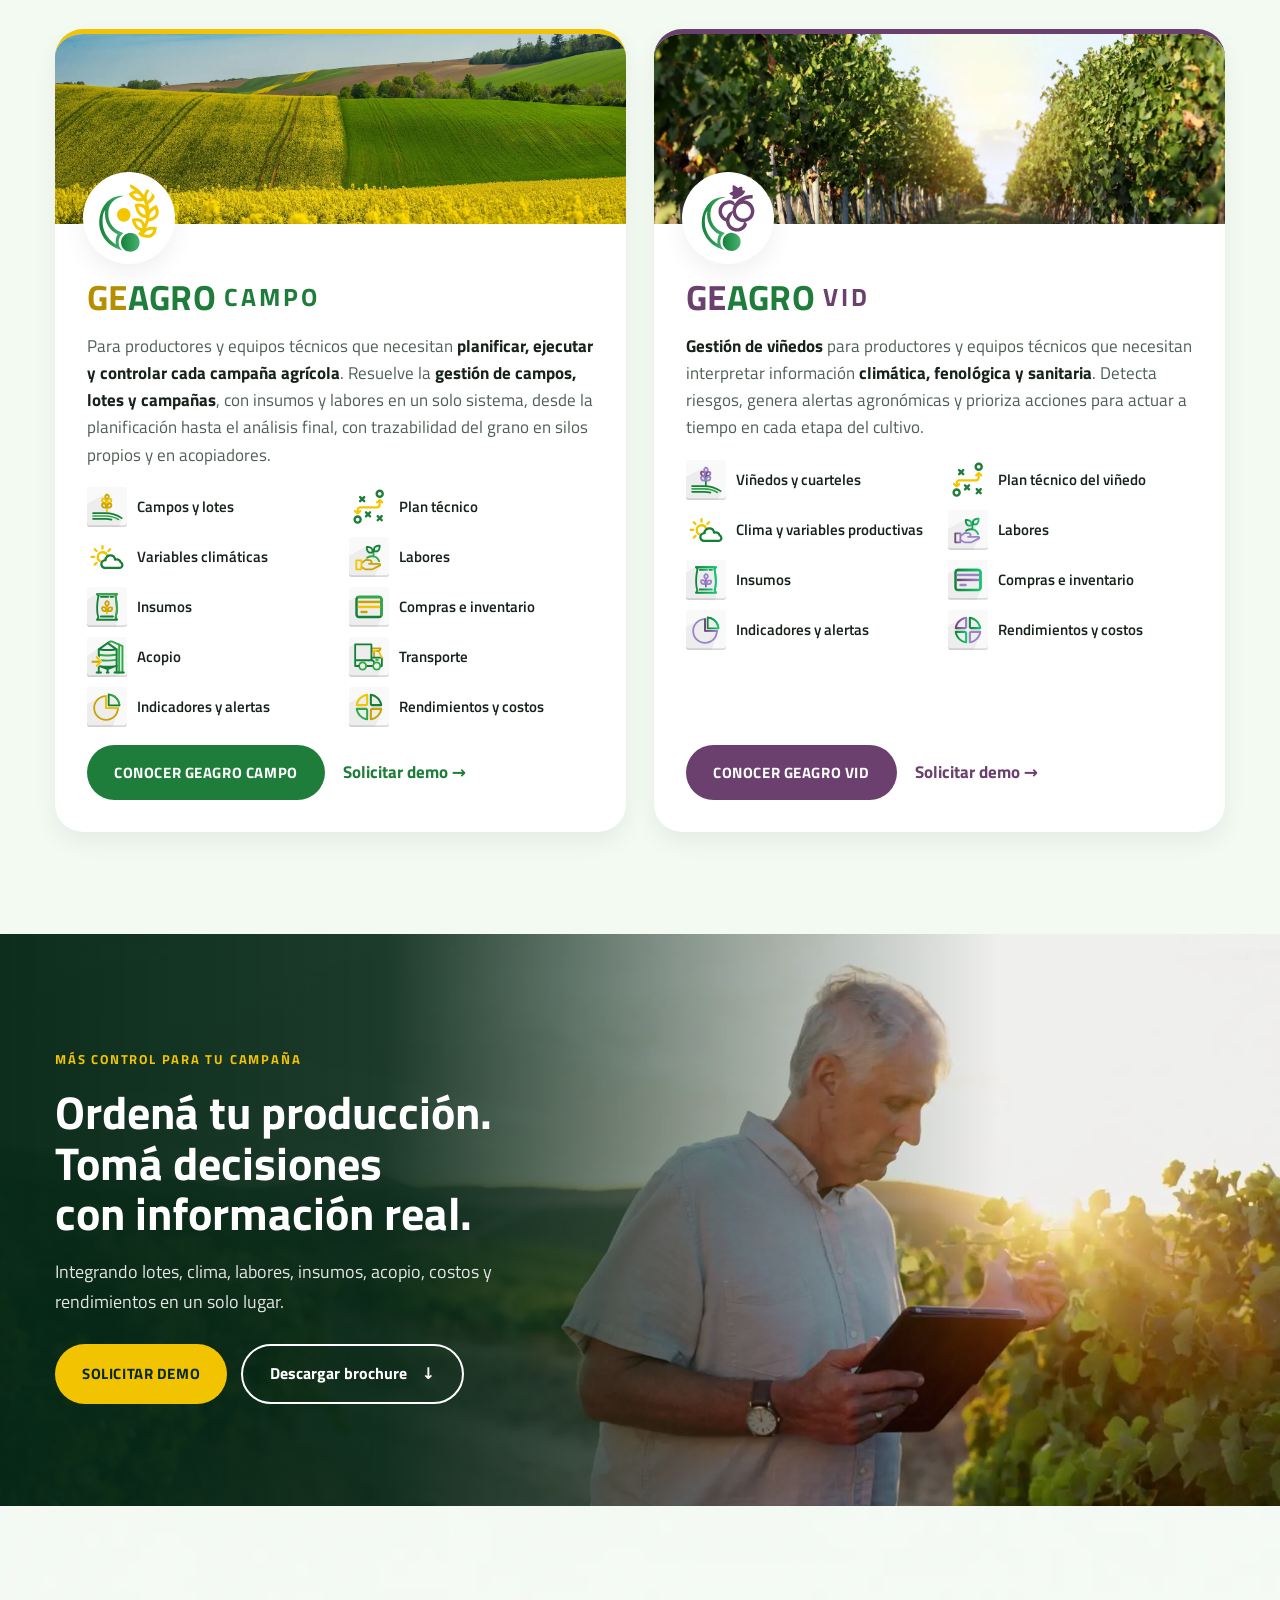
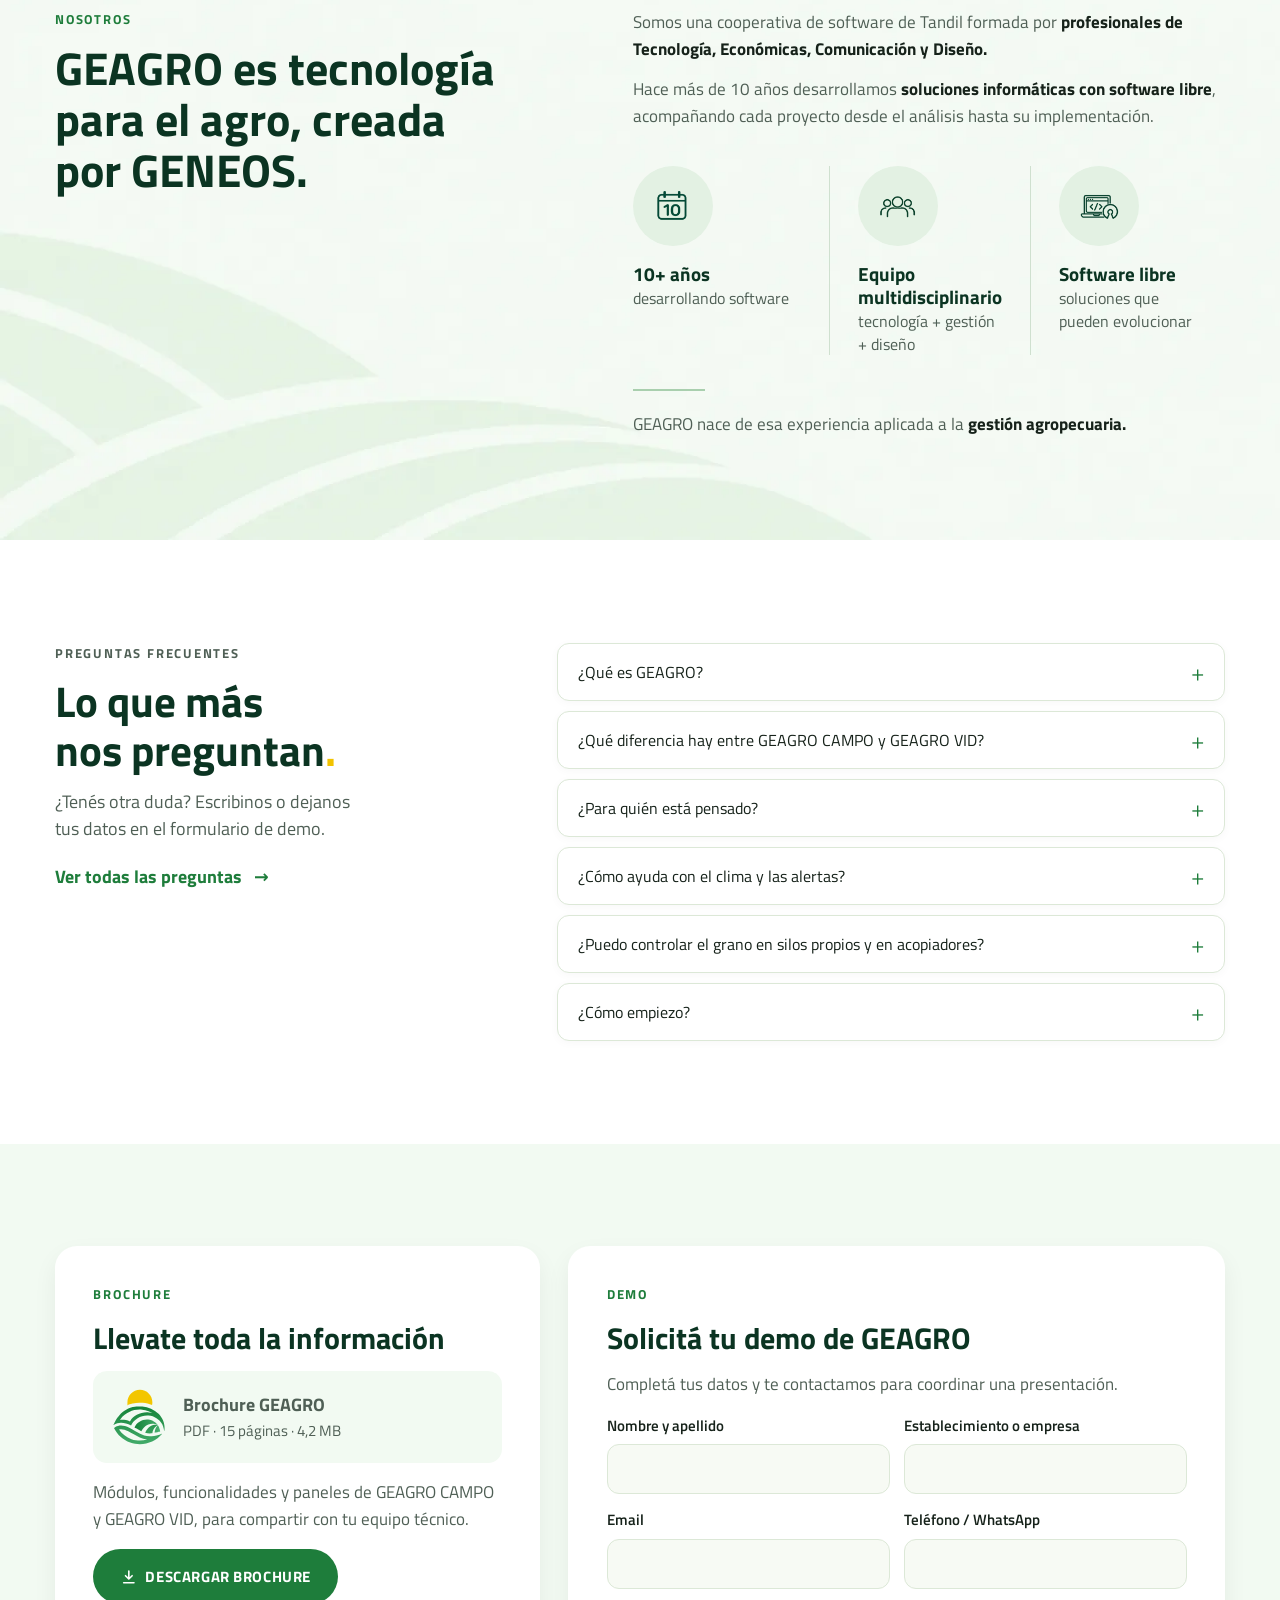
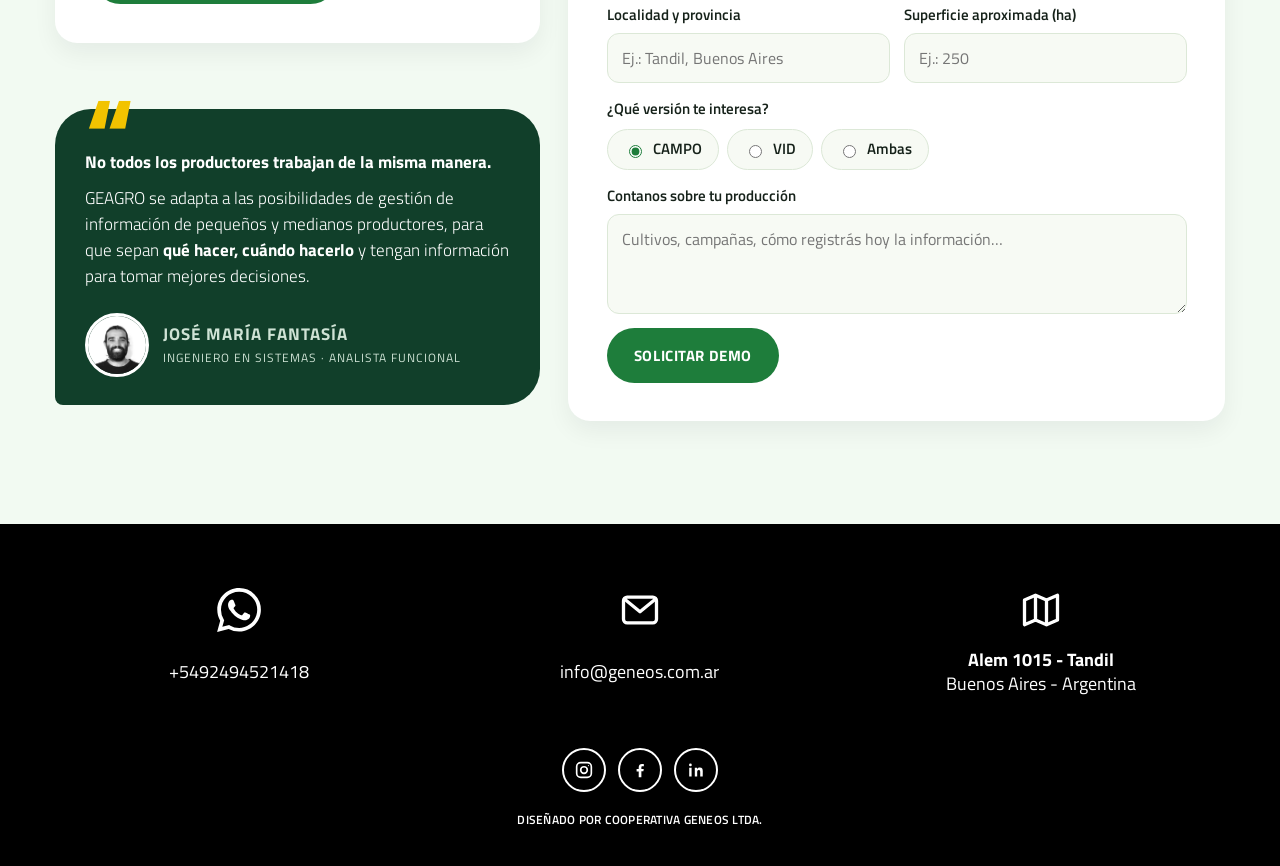
==== commit 4a19f1b0: "Hero: solo 'by GENEOS' Co-Authored-By: Claude Opus 5.5 <noreply@anthropic.com> Claude-Session: https" ====
--- a/index.html
+++ b/index.html
@@ -204,7 +204,7 @@
   <section class="hero">
     <div class="container hero-grid">
       <div class="hero-copy">
-        <p class="eyebrow eyebrow-light hero-by">GEAGRO · by <img src="assets/icons/GENEOS.svg" alt="GENEOS" width="88" height="28"></p>
+        <p class="eyebrow eyebrow-light hero-by">by <img src="assets/icons/GENEOS.svg" alt="GENEOS" width="88" height="28"></p>
         <h1 class="hero-title"><span>Software de gestión</span> <span>agropecuaria para</span> <span class="hl">mejores decisiones</span></h1>
         <p class="hero-lead">GEAGRO ordena la información de tu campo o tu viñedo y te indica qué hacer, cuándo hacerlo y con qué prioridad.</p>
         <div class="hero-actions">
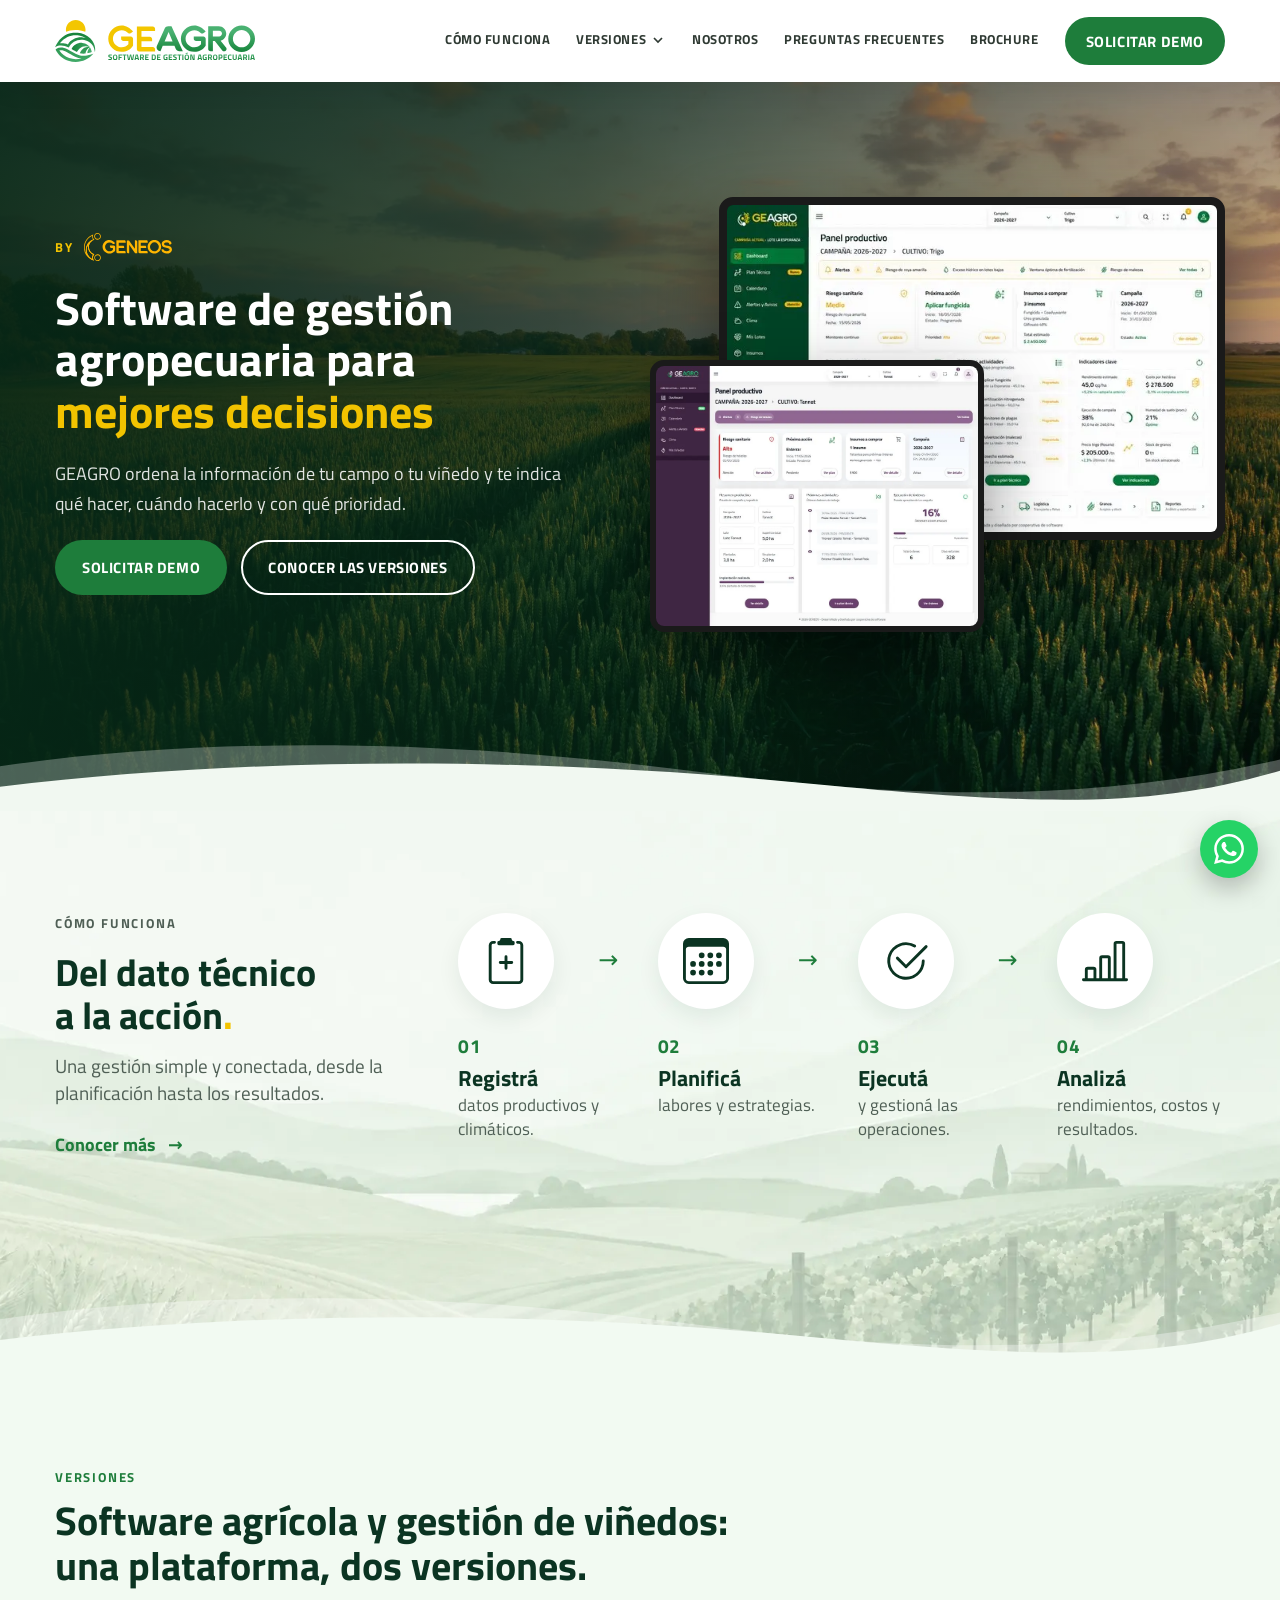
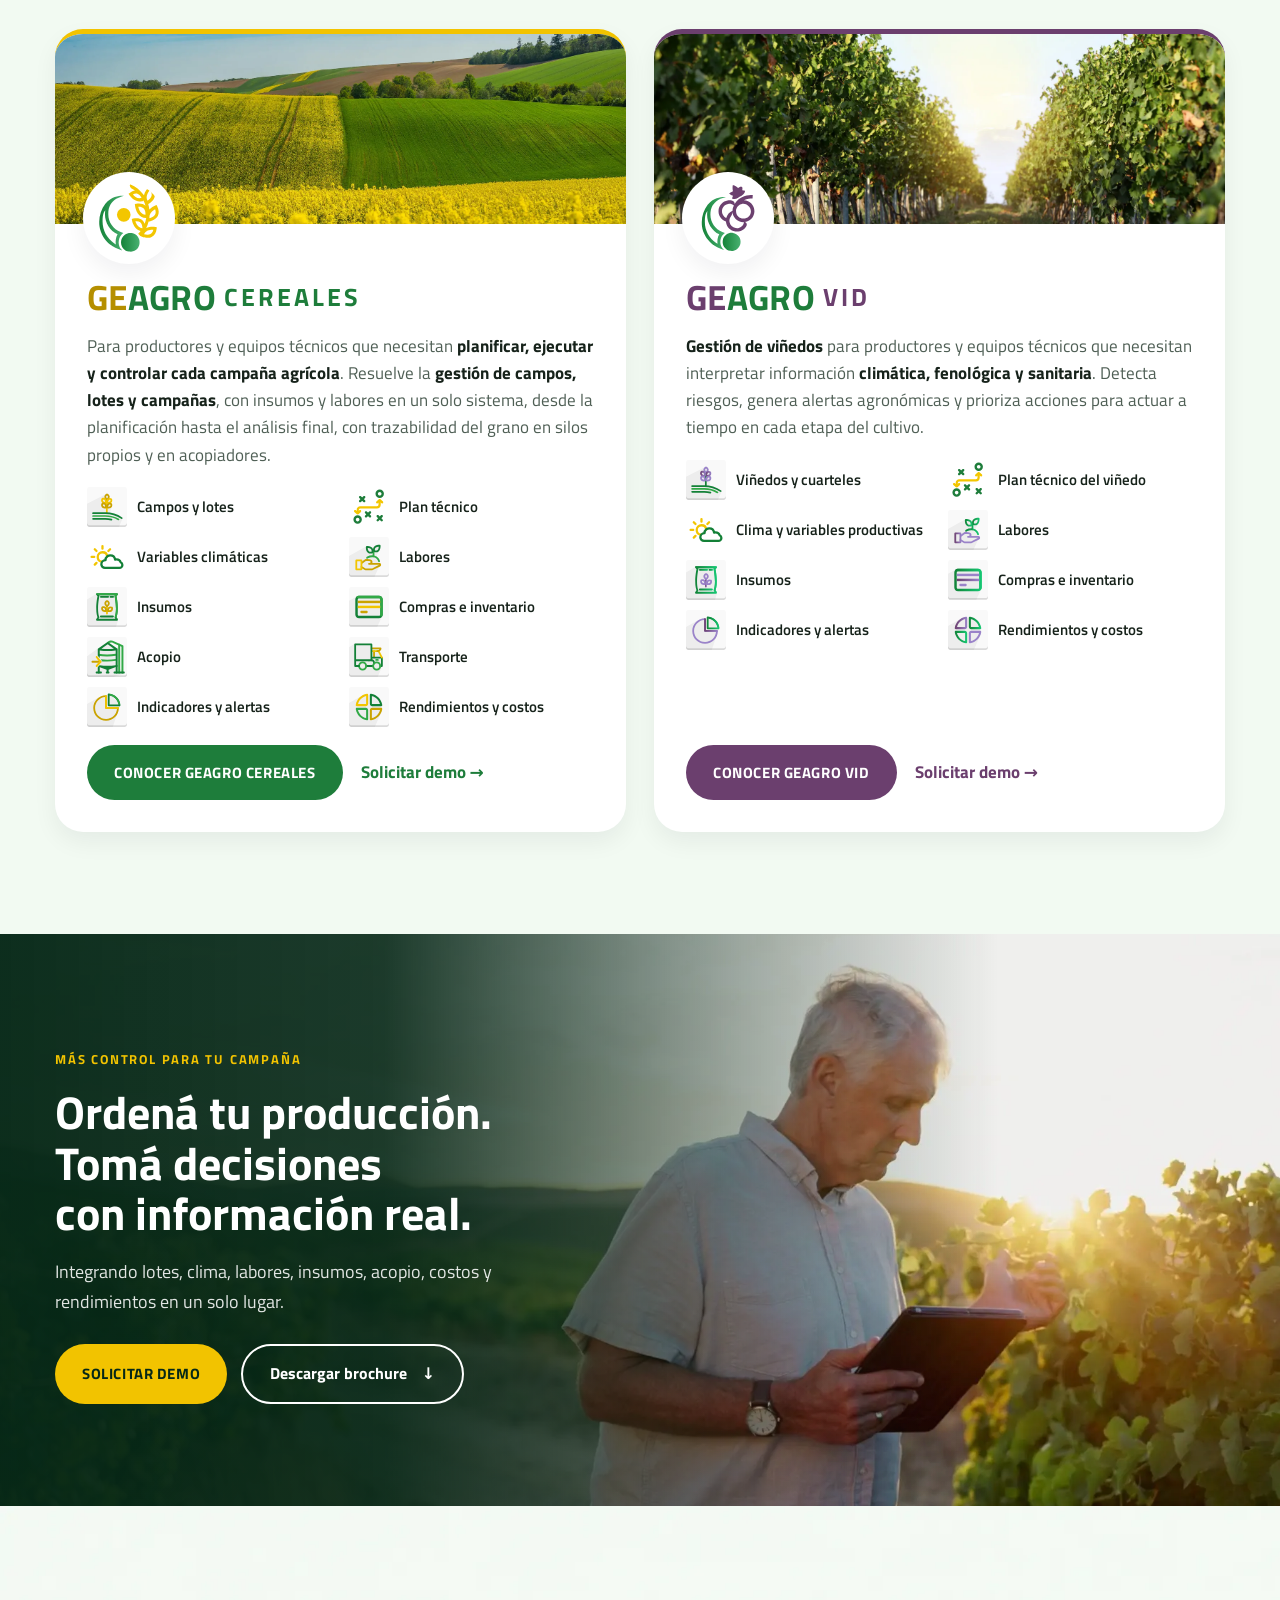
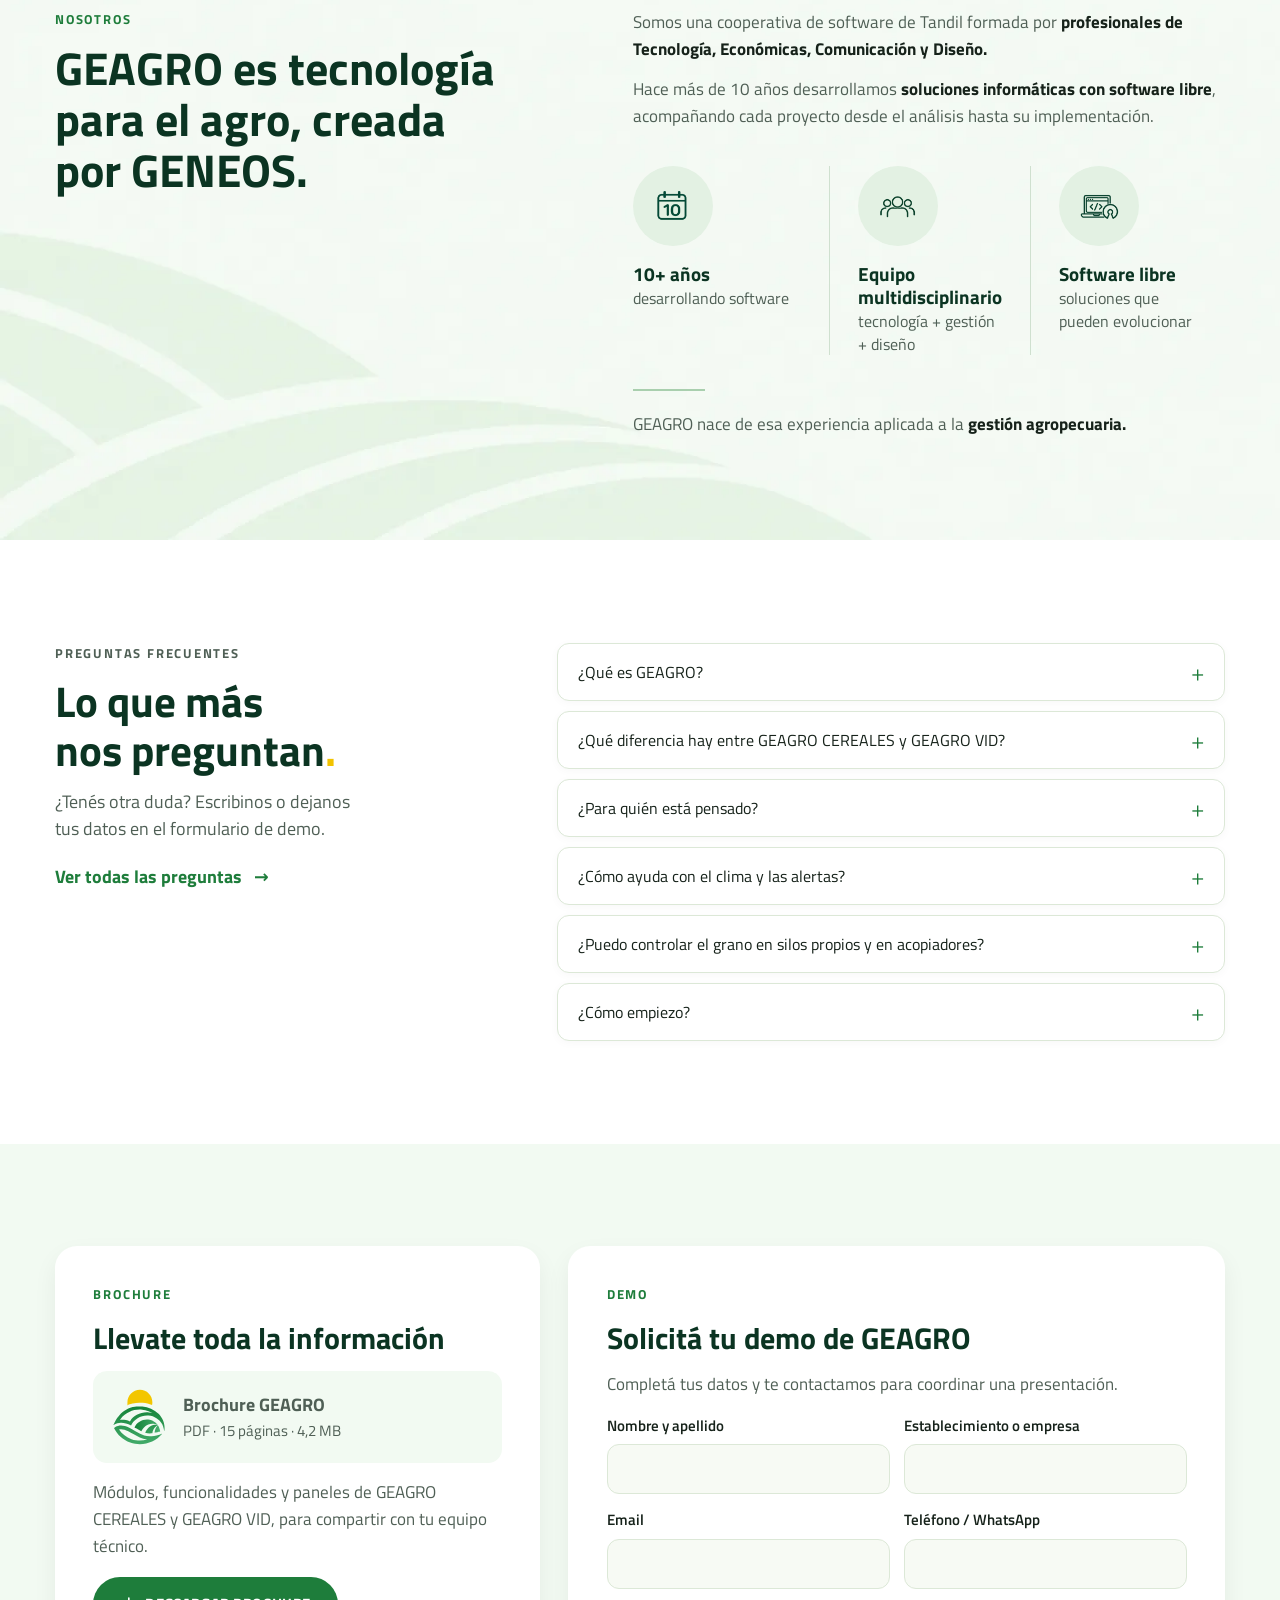
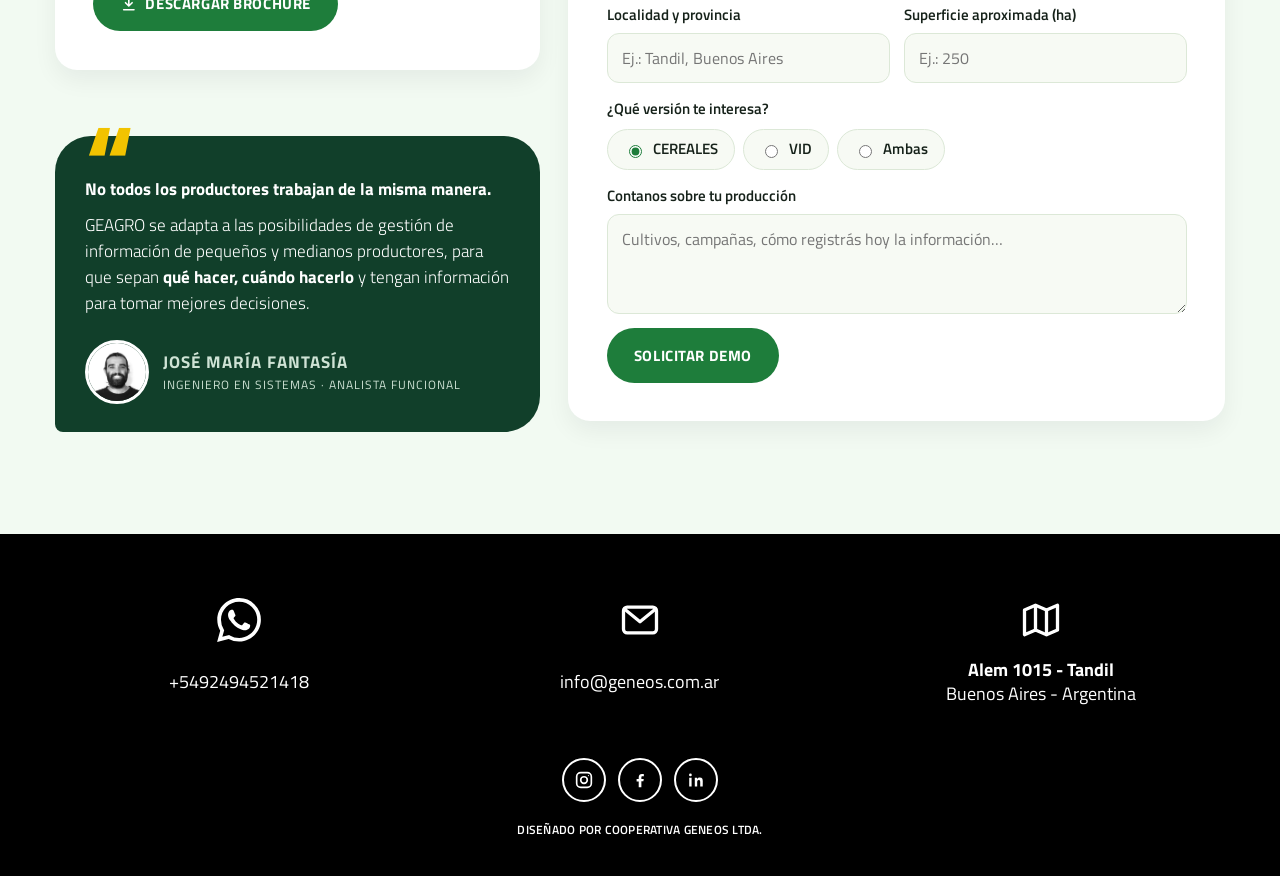
==== commit e8180545: "CAMPO pasa a llamarse CEREALES (página /cereales/, textos, brochure, imagen para redes) y menú nuevo" ====
--- a/index.html
+++ b/index.html
@@ -12,16 +12,16 @@
 <meta property="og:locale" content="es_AR">
 <meta property="og:site_name" content="GEAGRO">
 <meta property="og:title" content="GEAGRO | Software de gestión agropecuaria">
-<meta property="og:description" content="Software agrícola para la gestión de campos y campañas, y gestión de viñedos. Versiones CAMPO y VID, por la Cooperativa GENEOS.">
+<meta property="og:description" content="Software agrícola para la gestión de campos y campañas, y gestión de viñedos. Versiones CEREALES y VID, por la Cooperativa GENEOS.">
 <meta property="og:url" content="https://sorensenclara.github.io/geagro-web/">
 <meta property="og:image" content="https://sorensenclara.github.io/geagro-web/assets/img/web/og-image.jpg">
 <meta property="og:image:width" content="1200">
 <meta property="og:image:height" content="630">
-<meta property="og:image:alt" content="GEAGRO, software de gestión agropecuaria, versiones CAMPO y VID">
+<meta property="og:image:alt" content="GEAGRO, software de gestión agropecuaria, versiones CEREALES y VID">
 <meta name="twitter:card" content="summary_large_image">
 <meta name="twitter:site" content="@CoopGENEOS">
 <meta name="twitter:title" content="GEAGRO | Software de gestión agropecuaria">
-<meta name="twitter:description" content="Software agrícola para la gestión de campos y campañas, y gestión de viñedos. Versiones CAMPO y VID, por la Cooperativa GENEOS.">
+<meta name="twitter:description" content="Software agrícola para la gestión de campos y campañas, y gestión de viñedos. Versiones CEREALES y VID, por la Cooperativa GENEOS.">
 <meta name="twitter:image" content="https://sorensenclara.github.io/geagro-web/assets/img/web/og-image.jpg">
 <link rel="preload" as="image" href="assets/img/web/hero.webp" type="image/webp" fetchpriority="high">
 <link rel="icon" href="favicon.ico" sizes="48x48">
@@ -73,11 +73,11 @@
  {
   "@context": "https://schema.org",
   "@type": "SoftwareApplication",
-  "name": "GEAGRO CAMPO",
+  "name": "GEAGRO CEREALES",
   "applicationCategory": "BusinessApplication",
   "applicationSubCategory": "Software de gestión agrícola",
   "operatingSystem": "Web",
-  "url": "https://sorensenclara.github.io/geagro-web/campo/",
+  "url": "https://sorensenclara.github.io/geagro-web/cereales/",
   "image": "https://sorensenclara.github.io/geagro-web/assets/img/web/panel-campo.jpg",
   "description": "Software de gestión agrícola para planificar, ejecutar y controlar cada campaña: lotes, insumos, labores, costos, transporte y acopio de granos.",
   "publisher": {
@@ -112,10 +112,10 @@
    },
    {
     "@type": "Question",
-    "name": "¿Qué diferencia hay entre GEAGRO CAMPO y GEAGRO VID?",
-    "acceptedAnswer": {
-     "@type": "Answer",
-     "text": "CAMPO está pensada para la gestión agrícola de campañas: lotes, insumos, labores, costos, transporte y acopio de granos. VID está especializada en viñedos: integra datos climáticos, estado fenológico y riesgos sanitarios para anticipar problemas y priorizar acciones."
+    "name": "¿Qué diferencia hay entre GEAGRO CEREALES y GEAGRO VID?",
+    "acceptedAnswer": {
+     "@type": "Answer",
+     "text": "GEAGRO CEREALES está pensada para la gestión agrícola de campañas: lotes, insumos, labores, costos, transporte y acopio de granos. VID está especializada en viñedos: integra datos climáticos, estado fenológico y riesgos sanitarios para anticipar problemas y priorizar acciones."
     }
    },
    {
@@ -139,7 +139,7 @@
     "name": "¿Puedo controlar el grano en silos propios y en acopiadores?",
     "acceptedAnswer": {
      "@type": "Answer",
-     "text": "Sí, con GEAGRO CAMPO. En acopio propio gestionás silos, stock por especie y campaña, ingresos, salidas, transferencias y calidad del grano. En acopio en terceros registrás acopiadores, certificados de depósito, servicios realizados y retiros."
+     "text": "Sí, con GEAGRO CEREALES. En acopio propio gestionás silos, stock por especie y campaña, ingresos, salidas, transferencias y calidad del grano. En acopio en terceros registrás acopiadores, certificados de depósito, servicios realizados y retiros."
     }
    },
    {
@@ -174,16 +174,16 @@
     </button>
 
     <nav class="menu" id="mainNav" aria-label="Principal">
-      <a href="#nosotros">Nosotros</a>
+      <a href="#como-funciona">Cómo funciona</a>
       <div class="dropdown" id="ddVersiones">
         <button type="button" class="dropdown-toggle" id="ddBtn" aria-expanded="false" aria-controls="ddMenu">
           Versiones
           <svg viewBox="0 0 24 24" aria-hidden="true"><path d="m6 9 6 6 6-6"/></svg>
         </button>
         <div class="dropdown-menu" id="ddMenu" hidden>
-          <a href="campo/" class="dd-item dd-campo">
+          <a href="cereales/" class="dd-item dd-campo">
             <img src="assets/icons/isologo-campo.svg" alt="" width="40" height="40">
-            <span><strong>GEAGRO CAMPO</strong><small>Campañas agrícolas, insumos, costos y acopio</small></span>
+            <span><strong>GEAGRO CEREALES</strong><small>Campañas agrícolas, insumos, costos y acopio</small></span>
           </a>
           <a href="vid/" class="dd-item dd-vid">
             <img src="assets/icons/isologo-vid.svg" alt="" width="40" height="40">
@@ -191,8 +191,9 @@
           </a>
         </div>
       </div>
+      <a href="#nosotros">Nosotros</a>
       <a href="#faq">Preguntas frecuentes</a>
-      <a href="assets/docs/Brochure-GEAGRO.pdf" target="_blank" rel="noopener">Brochure</a>
+      <a href="assets/docs/Brochure-GEAGRO.pdf" target="_blank" rel="noopener noreferrer">Brochure</a>
       <a href="#demo" class="btn btn-primary btn-sm">Solicitar demo</a>
     </nav>
   </div>
@@ -213,7 +214,7 @@
         </div>
       </div>
       <div class="hero-media">
-        <div class="monitor"><picture><source srcset="assets/img/web/panel-campo.webp" type="image/webp"><img src="assets/img/web/panel-campo.jpg" alt="Panel de GEAGRO CAMPO, software agrícola para la gestión de campos y campañas" width="615" height="410" fetchpriority="high"></picture></div>
+        <div class="monitor"><picture><source srcset="assets/img/web/panel-campo.webp" type="image/webp"><img src="assets/img/web/panel-campo.jpg" alt="Panel de GEAGRO CEREALES, software agrícola para la gestión de campos y campañas" width="615" height="410" fetchpriority="high"></picture></div>
         <div class="monitor monitor-sm"><picture><source srcset="assets/img/web/panel-vid.webp" type="image/webp"><img src="assets/img/web/panel-vid.jpg" alt="Panel de GEAGRO VID, software de gestión de viñedos con alertas de clima y sanidad" width="864" height="699" decoding="async"></picture></div>
       </div>
     </div>
@@ -271,7 +272,7 @@
             <img src="assets/icons/isologo-campo.svg" alt="" loading="lazy" decoding="async" width="64" height="64" class="version-iso">
           </div>
           <div class="version-body">
-            <h3 class="wm wm-campo version-logo">GE<em>AGRO</em> <b>CAMPO</b></h3>
+            <h3 class="wm wm-campo version-logo">GE<em>AGRO</em> <b>CEREALES</b></h3>
             <p>Para productores y equipos técnicos que necesitan <strong>planificar, ejecutar y controlar cada campaña agrícola</strong>. Resuelve la <strong>gestión de campos, lotes y campañas</strong>, con insumos y labores en un solo sistema, desde la planificación hasta el análisis final, con trazabilidad del grano en silos propios y en acopiadores.</p>
             <ul class="modules">
               <li><img src="assets/icons/campo-campo.svg" alt="" loading="lazy" decoding="async" width="64" height="64">Campos y lotes</li>
@@ -285,7 +286,7 @@
               <li><img src="assets/icons/campo-graficos.svg" alt="" loading="lazy" decoding="async" width="64" height="64">Indicadores y alertas</li>
               <li><img src="assets/icons/campo-control.svg" alt="" loading="lazy" decoding="async" width="64" height="64">Rendimientos y costos</li>
             </ul>
-            <div class="version-actions"><a href="campo/" class="btn btn-campo">Conocer GEAGRO CAMPO</a><a href="#demo" class="version-demo" data-version="campo">Solicitar demo →</a></div>
+            <div class="version-actions"><a href="cereales/" class="btn btn-campo">Conocer GEAGRO CEREALES</a><a href="#demo" class="version-demo" data-version="campo">Solicitar demo →</a></div>
           </div>
         </article>
 
@@ -376,8 +377,8 @@
           <p>Es un software de gestión agropecuaria desarrollado por la Cooperativa GENEOS. Centraliza la información productiva, climática y económica de tu establecimiento y la transforma en alertas, órdenes de trabajo e indicadores para decidir a tiempo.</p>
         </details>
         <details name="faq">
-          <summary>¿Qué diferencia hay entre GEAGRO CAMPO y GEAGRO VID?</summary>
-          <p>CAMPO está pensada para la gestión agrícola de campañas: lotes, insumos, labores, costos, transporte y acopio de granos. VID está especializada en viñedos: integra datos climáticos, estado fenológico y riesgos sanitarios para anticipar problemas y priorizar acciones.</p>
+          <summary>¿Qué diferencia hay entre GEAGRO CEREALES y GEAGRO VID?</summary>
+          <p>GEAGRO CEREALES está pensada para la gestión agrícola de campañas: lotes, insumos, labores, costos, transporte y acopio de granos. VID está especializada en viñedos: integra datos climáticos, estado fenológico y riesgos sanitarios para anticipar problemas y priorizar acciones.</p>
         </details>
         <details name="faq">
           <summary>¿Para quién está pensado?</summary>
@@ -389,7 +390,7 @@
         </details>
         <details name="faq">
           <summary>¿Puedo controlar el grano en silos propios y en acopiadores?</summary>
-          <p>Sí, con GEAGRO CAMPO. En acopio propio gestionás silos, stock por especie y campaña, ingresos, salidas, transferencias y calidad del grano. En acopio en terceros registrás acopiadores, certificados de depósito, servicios realizados y retiros.</p>
+          <p>Sí, con GEAGRO CEREALES. En acopio propio gestionás silos, stock por especie y campaña, ingresos, salidas, transferencias y calidad del grano. En acopio en terceros registrás acopiadores, certificados de depósito, servicios realizados y retiros.</p>
         </details>
         <details name="faq" class="faq-extra" hidden>
           <summary>¿Puedo comparar costos estimados y reales?</summary>
@@ -414,7 +415,7 @@
             <img src="assets/icons/isologo-geagro.svg" alt="" loading="lazy" decoding="async" width="56" height="56">
             <span><b>Brochure GEAGRO</b>PDF · 15 páginas · 4,2 MB</span>
           </div>
-          <p>Módulos, funcionalidades y paneles de GEAGRO CAMPO y GEAGRO VID, para compartir con tu equipo técnico.</p>
+          <p>Módulos, funcionalidades y paneles de GEAGRO CEREALES y GEAGRO VID, para compartir con tu equipo técnico.</p>
           <a href="assets/docs/Brochure-GEAGRO.pdf" class="btn btn-primary" download>
             <svg viewBox="0 0 24 24" aria-hidden="true"><path d="M12 4v11m0 0-4.5-4.5M12 15l4.5-4.5M5 20h14"/></svg>
             Descargar brochure
@@ -452,7 +453,7 @@
           </div>
           <fieldset class="radios">
             <legend>¿Qué versión te interesa?</legend>
-            <label for="v-campo"><input type="radio" id="v-campo" name="version" value="CAMPO" checked> CAMPO</label>
+            <label for="v-campo"><input type="radio" id="v-campo" name="version" value="CEREALES" checked> CEREALES</label>
             <label for="v-vid"><input type="radio" id="v-vid" name="version" value="VID"> VID</label>
             <label for="v-ambas"><input type="radio" id="v-ambas" name="version" value="Ambas"> Ambas</label>
           </fieldset>
--- a/assets/css/geagro-landing.css
+++ b/assets/css/geagro-landing.css
@@ -267,8 +267,6 @@
 }
 .hero-media-single { padding-bottom: 0; }
 .hero-media-single .monitor { width: 100%; }
-.crumbs { font-size: .88rem; color: rgba(255,255,255,.75); display: flex; gap: 8px; }
-.crumbs a { color: #fff; text-decoration: underline; text-underline-offset: 3px; }
 .hero-wm { display: flex; align-items: center; gap: 12px; font-weight: 700; font-size: 1.6rem; line-height: 1; }
 .hero-wm img { width: 56px; height: 56px; background: #fff; border-radius: 50%; padding: 8px; }
 .hero-wm em { font-style: normal; color: var(--geagro-green-400); }
@@ -505,3 +503,8 @@
 /* Hero: "GEAGRO · by" + logo GENEOS */
 .hero-by { display: inline-flex; align-items: center; gap: 10px; }
 .hero-by img { height: 28px; width: auto; }
+
+/* Dropdown Versiones: la versión actual queda marcada */
+.dd-item.is-current { background: var(--geagro-green-50); pointer-events: none; }
+.dd-vid.is-current { background: var(--geagro-purple-50); }
+.dd-item.is-current small { color: var(--text); }
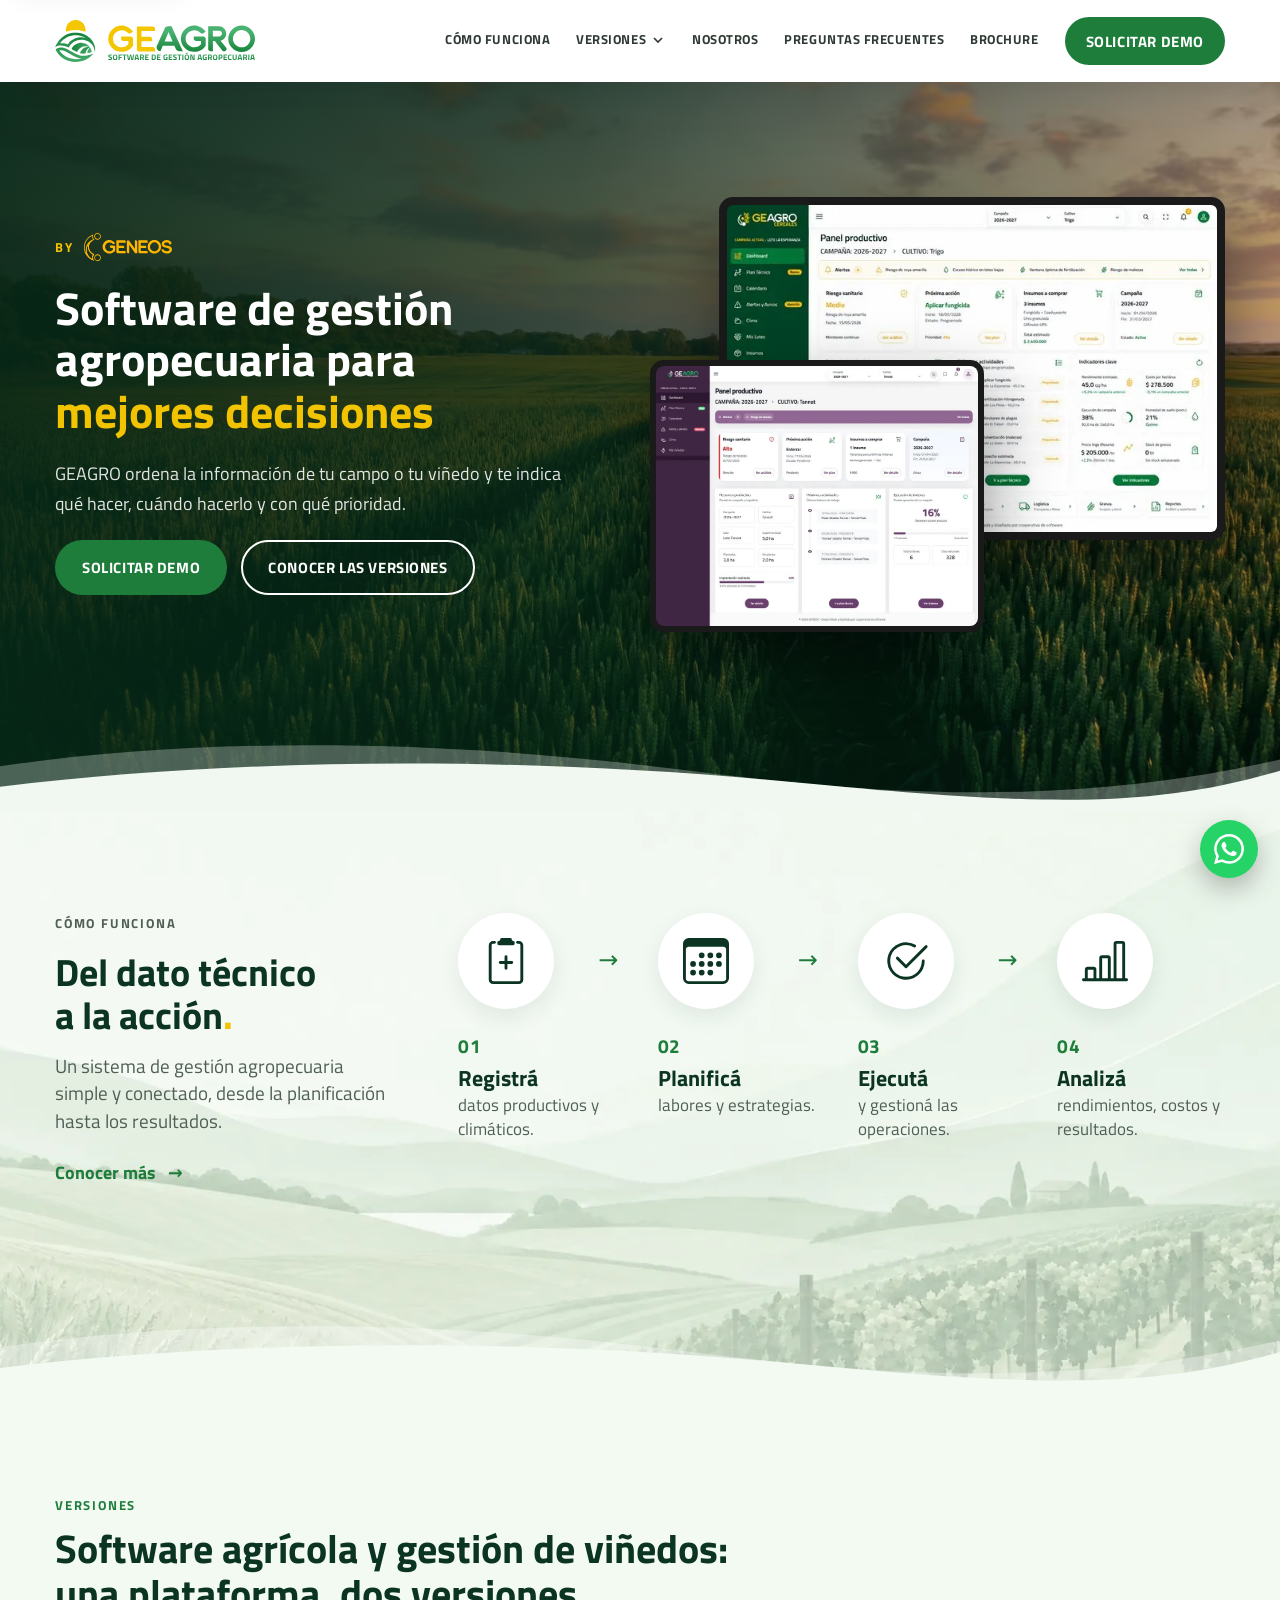
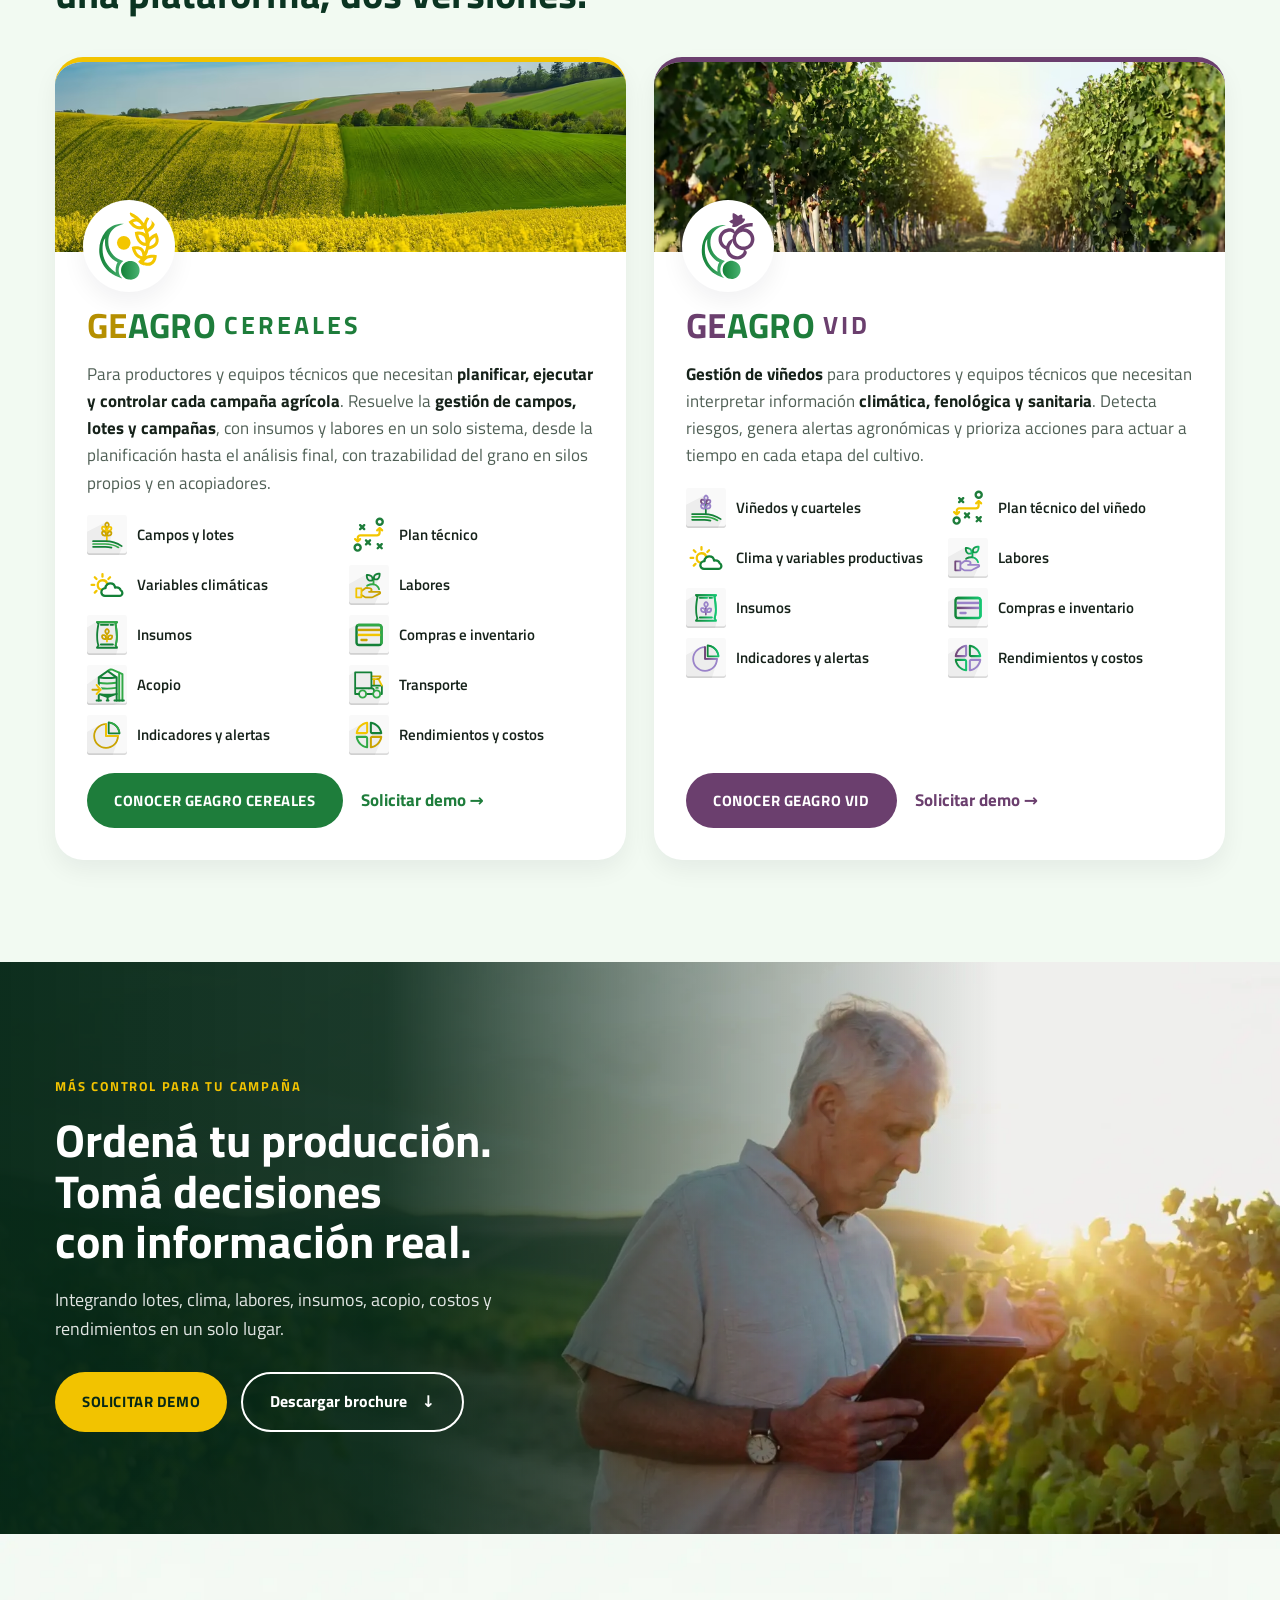
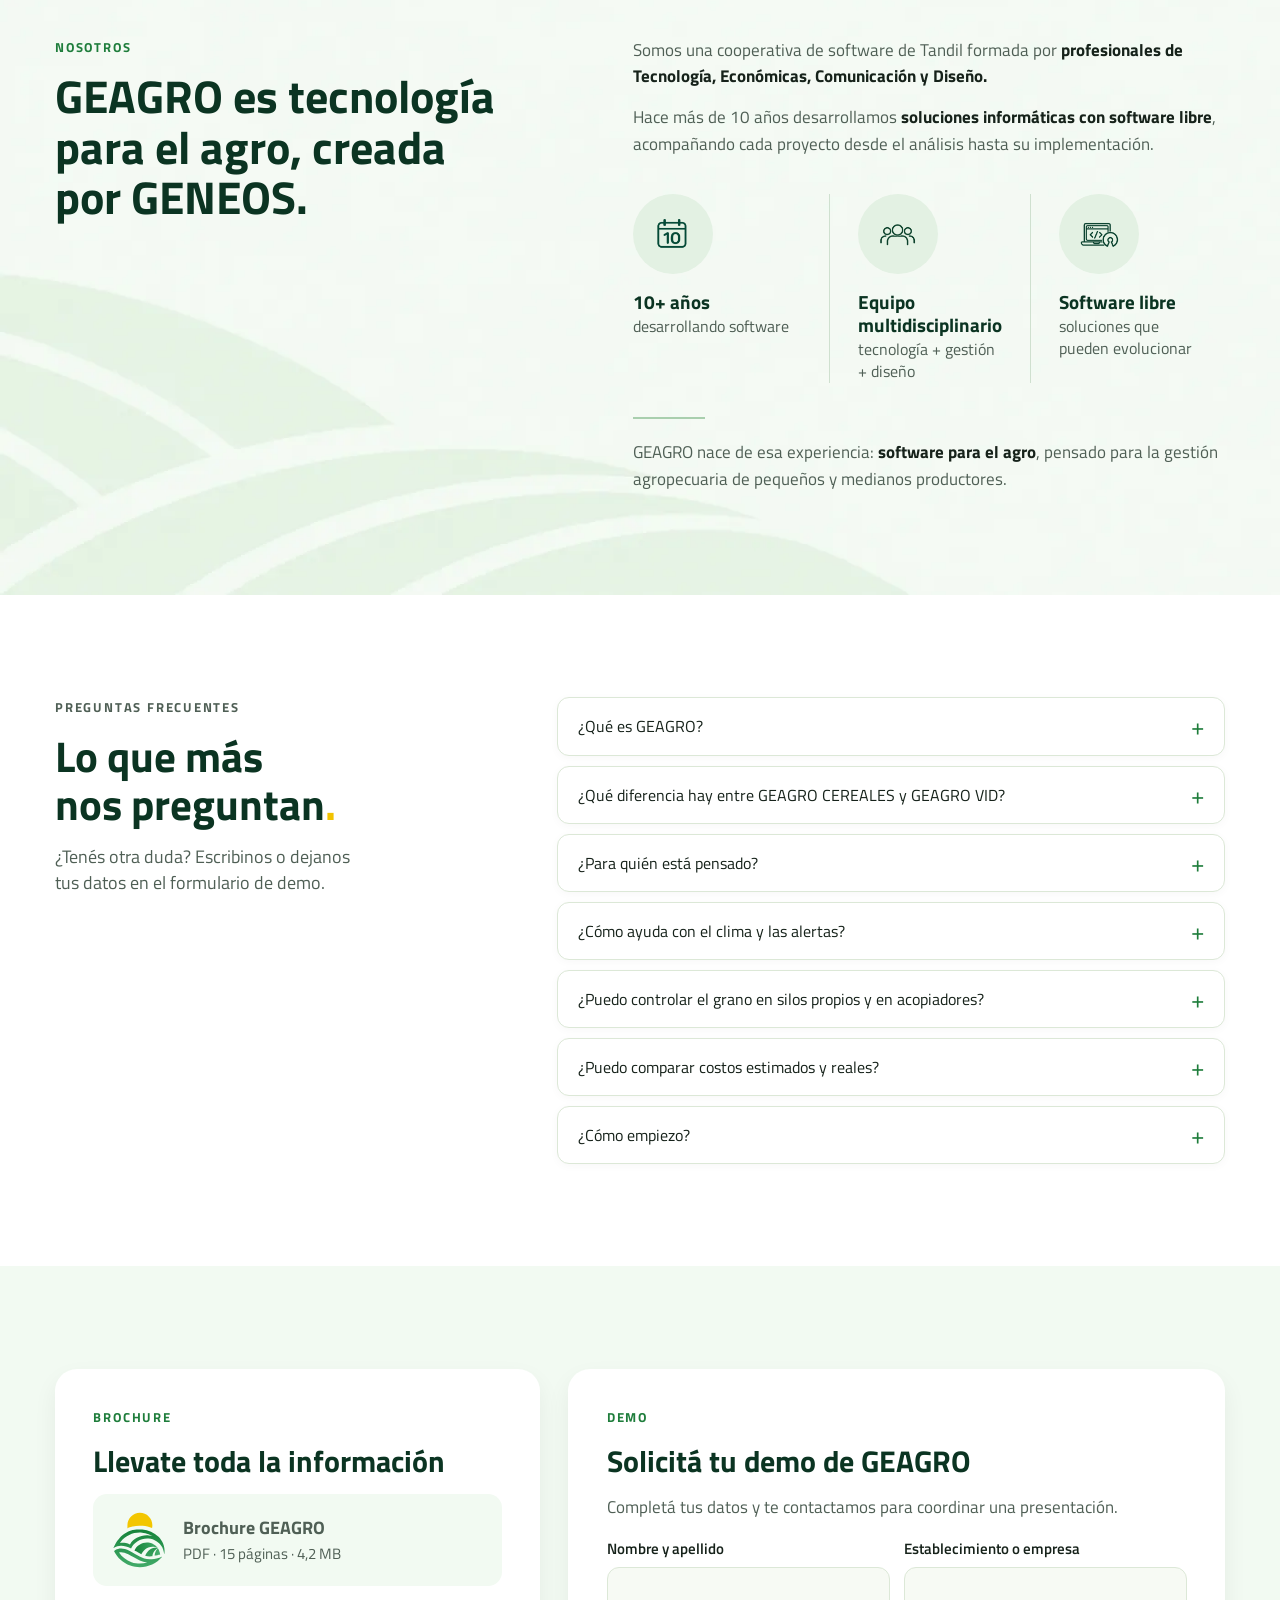
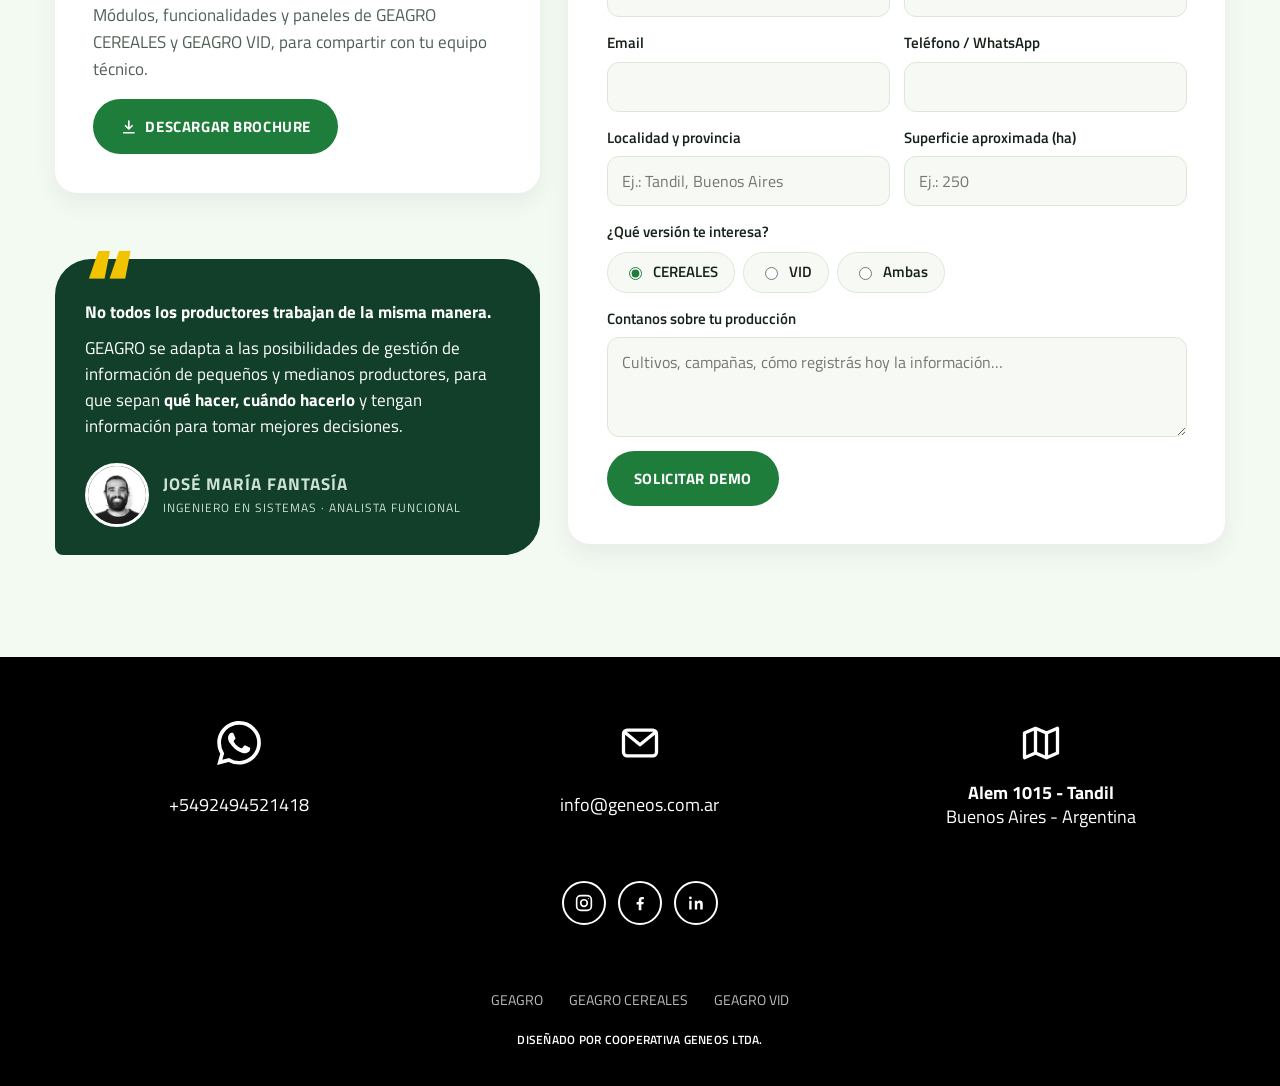
==== commit 2853d1b7: "Producción: estructura de assets (images/, icons/ por carpeta, fonts/), SEO por página, JSON-LD enla" ====
--- a/index.html
+++ b/index.html
@@ -3,171 +3,208 @@
 <head>
 <meta charset="utf-8">
 <meta name="viewport" content="width=device-width, initial-scale=1">
-<title>GEAGRO | Software de gestión agropecuaria · GENEOS</title>
-<meta name="description" content="GEAGRO, software de gestión agropecuaria de GENEOS: software agrícola para la gestión de campos y campañas, y gestión de viñedos con alertas.">
+<title>GEAGRO | Software de gestión agropecuaria para productores</title>
+<meta name="description" content="Software de gestión agropecuaria para productores y equipos técnicos: campañas, lotes, insumos y acopio con GEAGRO CEREALES, y viñedos con GEAGRO VID.">
 <meta name="robots" content="index, follow">
 <link rel="canonical" href="https://sorensenclara.github.io/geagro-web/">
 <meta name="theme-color" content="#0b3422">
 <meta property="og:type" content="website">
 <meta property="og:locale" content="es_AR">
 <meta property="og:site_name" content="GEAGRO">
-<meta property="og:title" content="GEAGRO | Software de gestión agropecuaria">
-<meta property="og:description" content="Software agrícola para la gestión de campos y campañas, y gestión de viñedos. Versiones CEREALES y VID, por la Cooperativa GENEOS.">
+<meta property="og:title" content="GEAGRO | Software de gestión agropecuaria para productores">
+<meta property="og:description" content="Software de gestión agropecuaria para productores: GEAGRO CEREALES para campañas, lotes y acopio, y GEAGRO VID para viñedos. Por la Cooperativa GENEOS.">
 <meta property="og:url" content="https://sorensenclara.github.io/geagro-web/">
-<meta property="og:image" content="https://sorensenclara.github.io/geagro-web/assets/img/web/og-image.jpg">
+<meta property="og:image" content="https://sorensenclara.github.io/geagro-web/assets/images/shared/og-image.jpg">
 <meta property="og:image:width" content="1200">
 <meta property="og:image:height" content="630">
-<meta property="og:image:alt" content="GEAGRO, software de gestión agropecuaria, versiones CEREALES y VID">
+<meta property="og:image:alt" content="GEAGRO, software de gestión agropecuaria: versiones CEREALES y VID">
 <meta name="twitter:card" content="summary_large_image">
 <meta name="twitter:site" content="@CoopGENEOS">
-<meta name="twitter:title" content="GEAGRO | Software de gestión agropecuaria">
-<meta name="twitter:description" content="Software agrícola para la gestión de campos y campañas, y gestión de viñedos. Versiones CEREALES y VID, por la Cooperativa GENEOS.">
-<meta name="twitter:image" content="https://sorensenclara.github.io/geagro-web/assets/img/web/og-image.jpg">
-<link rel="preload" as="image" href="assets/img/web/hero.webp" type="image/webp" fetchpriority="high">
+<meta name="twitter:title" content="GEAGRO | Software de gestión agropecuaria para productores">
+<meta name="twitter:description" content="Software de gestión agropecuaria para productores: GEAGRO CEREALES para campañas, lotes y acopio, y GEAGRO VID para viñedos. Por la Cooperativa GENEOS.">
+<meta name="twitter:image" content="https://sorensenclara.github.io/geagro-web/assets/images/shared/og-image.jpg">
+<meta name="twitter:image:alt" content="GEAGRO, software de gestión agropecuaria: versiones CEREALES y VID">
+<link rel="preload" as="image" href="assets/images/shared/hero-1920.avif" type="image/avif" media="(min-width: 901px)" fetchpriority="high">
+<link rel="preload" as="image" href="assets/images/shared/hero-900.avif" type="image/avif" media="(max-width: 900px)" fetchpriority="high">
 <link rel="icon" href="favicon.ico" sizes="48x48">
-<link rel="icon" type="image/png" sizes="32x32" href="assets/icons/favicon-32x32.png">
-<link rel="icon" type="image/png" sizes="16x16" href="assets/icons/favicon-16x16.png">
-<link rel="apple-touch-icon" sizes="180x180" href="assets/icons/apple-touch-icon.png">
-<link rel="manifest" href="assets/icons/site.webmanifest">
-<link rel="preconnect" href="https://fonts.googleapis.com">
-<link rel="preconnect" href="https://fonts.gstatic.com" crossorigin>
-<link rel="stylesheet" href="https://fonts.googleapis.com/css2?family=Titillium+Web:wght@300;400;600;700&display=swap">
+<link rel="icon" type="image/png" sizes="32x32" href="assets/icons/favicon/favicon-32x32.png">
+<link rel="icon" type="image/png" sizes="16x16" href="assets/icons/favicon/favicon-16x16.png">
+<link rel="apple-touch-icon" sizes="180x180" href="assets/icons/favicon/apple-touch-icon.png">
+<link rel="manifest" href="assets/icons/favicon/site.webmanifest">
+<link rel="preload" href="assets/fonts/titillium-web-latin-400-normal.woff2" as="font" type="font/woff2" crossorigin>
+<link rel="preload" href="assets/fonts/titillium-web-latin-700-normal.woff2" as="font" type="font/woff2" crossorigin>
 <link rel="stylesheet" href="assets/css/geagro-landing.css">
 <script type="application/ld+json">
-[
- {
-  "@context": "https://schema.org",
-  "@type": "Organization",
-  "@id": "https://sorensenclara.github.io/geagro-web/#geneos",
-  "name": "Cooperativa GENEOS Ltda.",
-  "alternateName": "GENEOS",
-  "url": "https://geneos.coop.ar/",
-  "logo": "https://sorensenclara.github.io/geagro-web/assets/icons/isologo-geagro.svg",
-  "email": "info@geneos.com.ar",
-  "telephone": "+54 9 2494 521418",
-  "address": {
-   "@type": "PostalAddress",
-   "streetAddress": "Alem 1015",
-   "addressLocality": "Tandil",
-   "addressRegion": "Buenos Aires",
-   "addressCountry": "AR"
+{
+ "@context": "https://schema.org",
+ "@graph": [
+  {
+   "@type": "Organization",
+   "@id": "https://sorensenclara.github.io/geagro-web/#geneos",
+   "name": "Cooperativa GENEOS Ltda.",
+   "alternateName": "GENEOS",
+   "url": "https://geneos.coop.ar/",
+   "logo": {
+    "@type": "ImageObject",
+    "url": "https://sorensenclara.github.io/geagro-web/assets/icons/brand/geneos-logo.png",
+    "width": 640,
+    "height": 220
+   },
+   "email": "info@geneos.com.ar",
+   "telephone": "+54 9 2494 521418",
+   "address": {
+    "@type": "PostalAddress",
+    "streetAddress": "Alem 1015",
+    "addressLocality": "Tandil",
+    "addressRegion": "Buenos Aires",
+    "addressCountry": "AR"
+   },
+   "sameAs": [
+    "https://www.facebook.com/coopgeneos/",
+    "https://www.instagram.com/coopgeneos/",
+    "https://ar.linkedin.com/company/geneos-coop"
+   ]
   },
-  "sameAs": [
-   "https://www.facebook.com/coopgeneos/",
-   "https://www.instagram.com/coopgeneos/",
-   "https://twitter.com/CoopGENEOS",
-   "https://ar.linkedin.com/company/geneos-coop"
-  ]
- },
- {
-  "@context": "https://schema.org",
-  "@type": "WebSite",
-  "@id": "https://sorensenclara.github.io/geagro-web/#web",
-  "url": "https://sorensenclara.github.io/geagro-web/",
-  "name": "GEAGRO",
-  "inLanguage": "es-AR",
-  "publisher": {
-   "@id": "https://sorensenclara.github.io/geagro-web/#geneos"
+  {
+   "@type": "WebSite",
+   "@id": "https://sorensenclara.github.io/geagro-web/#web",
+   "url": "https://sorensenclara.github.io/geagro-web/",
+   "name": "GEAGRO",
+   "inLanguage": "es-AR",
+   "publisher": {
+    "@id": "https://sorensenclara.github.io/geagro-web/#geneos"
+   }
+  },
+  {
+   "@type": "SoftwareApplication",
+   "@id": "https://sorensenclara.github.io/geagro-web/cereales/#software",
+   "name": "GEAGRO CEREALES",
+   "applicationCategory": "BusinessApplication",
+   "applicationSubCategory": "Software de gestión agrícola",
+   "operatingSystem": "Web",
+   "url": "https://sorensenclara.github.io/geagro-web/cereales/",
+   "image": "https://sorensenclara.github.io/geagro-web/assets/images/cereales/panel-campo.jpg",
+   "description": "Software de gestión agrícola para planificar campañas, controlar lotes, labores, insumos y costos, y seguir el acopio de granos. Por la Cooperativa GENEOS.",
+   "inLanguage": "es-AR",
+   "publisher": {
+    "@id": "https://sorensenclara.github.io/geagro-web/#geneos"
+   },
+   "isPartOf": {
+    "@id": "https://sorensenclara.github.io/geagro-web/#web"
+   },
+   "featureList": [
+    "Gestión de campos y lotes",
+    "Planificación de campañas agrícolas",
+    "Gestión de insumos",
+    "Registro de labores y operaciones",
+    "Control de costos productivos",
+    "Órdenes de trabajo",
+    "Indicadores y gráficos productivos",
+    "Logística y transporte",
+    "Gestión de acopio"
+   ]
+  },
+  {
+   "@type": "SoftwareApplication",
+   "@id": "https://sorensenclara.github.io/geagro-web/vid/#software",
+   "name": "GEAGRO VID",
+   "applicationCategory": "BusinessApplication",
+   "applicationSubCategory": "Software para viñedos y gestión vitivinícola",
+   "operatingSystem": "Web",
+   "url": "https://sorensenclara.github.io/geagro-web/vid/",
+   "image": "https://sorensenclara.github.io/geagro-web/assets/images/vid/panel-vid.jpg",
+   "description": "Software para la gestión de viñedos: clima, fenología y riesgos sanitarios por cuartel, plan técnico y labores del viñedo. Por la Cooperativa GENEOS.",
+   "inLanguage": "es-AR",
+   "publisher": {
+    "@id": "https://sorensenclara.github.io/geagro-web/#geneos"
+   },
+   "isPartOf": {
+    "@id": "https://sorensenclara.github.io/geagro-web/#web"
+   },
+   "featureList": [
+    "Gestión de viñedos y cultivos",
+    "Plan técnico del viñedo",
+    "Alertas agronómicas",
+    "Integración de datos climáticos",
+    "Registro de intervenciones",
+    "Seguimiento de órdenes de trabajo",
+    "Estado del viñedo en tiempo real",
+    "Evaluación del desempeño"
+   ]
+  },
+  {
+   "@type": "FAQPage",
+   "@id": "https://sorensenclara.github.io/geagro-web/#faq",
+   "url": "https://sorensenclara.github.io/geagro-web/",
+   "mainEntity": [
+    {
+     "@type": "Question",
+     "name": "¿Qué es GEAGRO?",
+     "acceptedAnswer": {
+      "@type": "Answer",
+      "text": "Es un software de gestión agropecuaria desarrollado por la Cooperativa GENEOS. Centraliza la información productiva, climática y económica de tu establecimiento y la transforma en alertas, órdenes de trabajo e indicadores para decidir a tiempo."
+     }
+    },
+    {
+     "@type": "Question",
+     "name": "¿Qué diferencia hay entre GEAGRO CEREALES y GEAGRO VID?",
+     "acceptedAnswer": {
+      "@type": "Answer",
+      "text": "GEAGRO CEREALES está pensada para la gestión agrícola de campañas: lotes, insumos, labores, costos, transporte y acopio de granos. VID está especializada en viñedos: integra datos climáticos, estado fenológico y riesgos sanitarios para anticipar problemas y priorizar acciones."
+     }
+    },
+    {
+     "@type": "Question",
+     "name": "¿Para quién está pensado?",
+     "acceptedAnswer": {
+      "@type": "Answer",
+      "text": "Para pequeños y medianos productores y para los equipos técnicos que los acompañan. GEAGRO se adapta a la forma en que cada productor gestiona hoy su información."
+     }
+    },
+    {
+     "@type": "Question",
+     "name": "¿Cómo ayuda con el clima y las alertas?",
+     "acceptedAnswer": {
+      "@type": "Answer",
+      "text": "Registra variables como lluvias, temperatura, humedad y vientos. Con esos datos detecta condiciones críticas y riesgos sanitarios, genera alertas y te sugiere la próxima acción según cada situación."
+     }
+    },
+    {
+     "@type": "Question",
+     "name": "¿Puedo controlar el grano en silos propios y en acopiadores?",
+     "acceptedAnswer": {
+      "@type": "Answer",
+      "text": "Sí, con GEAGRO CEREALES. En acopio propio gestionás silos, stock por especie y campaña, ingresos, salidas, transferencias y calidad del grano. En acopio en terceros registrás acopiadores, certificados de depósito, servicios realizados y retiros."
+     }
+    },
+    {
+     "@type": "Question",
+     "name": "¿Puedo comparar costos estimados y reales?",
+     "acceptedAnswer": {
+      "@type": "Answer",
+      "text": "Sí. Analizás costos por lote, comparás inversión estimada contra real e insumos necesarios contra comprados, y evaluás el rendimiento de cada campaña para mejorar la siguiente."
+     }
+    },
+    {
+     "@type": "Question",
+     "name": "¿Cómo empiezo?",
+     "acceptedAnswer": {
+      "@type": "Answer",
+      "text": "Solicitá una demo con el formulario de esta página o por WhatsApp. Te contactamos para conocer tu producción y mostrarte la versión que mejor se ajusta."
+     }
+    }
+   ]
   }
- },
- {
-  "@context": "https://schema.org",
-  "@type": "SoftwareApplication",
-  "name": "GEAGRO CEREALES",
-  "applicationCategory": "BusinessApplication",
-  "applicationSubCategory": "Software de gestión agrícola",
-  "operatingSystem": "Web",
-  "url": "https://sorensenclara.github.io/geagro-web/cereales/",
-  "image": "https://sorensenclara.github.io/geagro-web/assets/img/web/panel-campo.jpg",
-  "description": "Software de gestión agrícola para planificar, ejecutar y controlar cada campaña: lotes, insumos, labores, costos, transporte y acopio de granos.",
-  "publisher": {
-   "@id": "https://sorensenclara.github.io/geagro-web/#geneos"
-  }
- },
- {
-  "@context": "https://schema.org",
-  "@type": "SoftwareApplication",
-  "name": "GEAGRO VID",
-  "applicationCategory": "BusinessApplication",
-  "applicationSubCategory": "Software de gestión de viñedos",
-  "operatingSystem": "Web",
-  "url": "https://sorensenclara.github.io/geagro-web/vid/",
-  "image": "https://sorensenclara.github.io/geagro-web/assets/img/web/panel-vid.jpg",
-  "description": "Software para viñedos que integra información climática, fenológica y sanitaria para detectar riesgos, generar alertas agronómicas y priorizar acciones.",
-  "publisher": {
-   "@id": "https://sorensenclara.github.io/geagro-web/#geneos"
-  }
- },
- {
-  "@context": "https://schema.org",
-  "@type": "FAQPage",
-  "mainEntity": [
-   {
-    "@type": "Question",
-    "name": "¿Qué es GEAGRO?",
-    "acceptedAnswer": {
-     "@type": "Answer",
-     "text": "Es un software de gestión agropecuaria desarrollado por la Cooperativa GENEOS. Centraliza la información productiva, climática y económica de tu establecimiento y la transforma en alertas, órdenes de trabajo e indicadores para decidir a tiempo."
-    }
-   },
-   {
-    "@type": "Question",
-    "name": "¿Qué diferencia hay entre GEAGRO CEREALES y GEAGRO VID?",
-    "acceptedAnswer": {
-     "@type": "Answer",
-     "text": "GEAGRO CEREALES está pensada para la gestión agrícola de campañas: lotes, insumos, labores, costos, transporte y acopio de granos. VID está especializada en viñedos: integra datos climáticos, estado fenológico y riesgos sanitarios para anticipar problemas y priorizar acciones."
-    }
-   },
-   {
-    "@type": "Question",
-    "name": "¿Para quién está pensado?",
-    "acceptedAnswer": {
-     "@type": "Answer",
-     "text": "Para pequeños y medianos productores y para los equipos técnicos que los acompañan. GEAGRO se adapta a la forma en que cada productor gestiona hoy su información."
-    }
-   },
-   {
-    "@type": "Question",
-    "name": "¿Cómo ayuda con el clima y las alertas?",
-    "acceptedAnswer": {
-     "@type": "Answer",
-     "text": "Registra variables como lluvias, temperatura, humedad y vientos. Con esos datos detecta condiciones críticas y riesgos sanitarios, genera alertas y te sugiere la próxima acción según cada situación."
-    }
-   },
-   {
-    "@type": "Question",
-    "name": "¿Puedo controlar el grano en silos propios y en acopiadores?",
-    "acceptedAnswer": {
-     "@type": "Answer",
-     "text": "Sí, con GEAGRO CEREALES. En acopio propio gestionás silos, stock por especie y campaña, ingresos, salidas, transferencias y calidad del grano. En acopio en terceros registrás acopiadores, certificados de depósito, servicios realizados y retiros."
-    }
-   },
-   {
-    "@type": "Question",
-    "name": "¿Puedo comparar costos estimados y reales?",
-    "acceptedAnswer": {
-     "@type": "Answer",
-     "text": "Sí. Analizás costos por lote, comparás inversión estimada contra real e insumos necesarios contra comprados, y evaluás el rendimiento de cada campaña para mejorar la siguiente."
-    }
-   },
-   {
-    "@type": "Question",
-    "name": "¿Cómo empiezo?",
-    "acceptedAnswer": {
-     "@type": "Answer",
-     "text": "Solicitá una demo con el formulario de esta página o por WhatsApp. Te contactamos para conocer tu producción y mostrarte la versión que mejor se ajusta."
-    }
-   }
-  ]
- }
-]
+ ]
+}
 </script>
 </head>
 <body id="inicio">
+<a class="skip-link" href="#contenido">Saltar al contenido</a>
 
 <header class="site-header">
   <div class="container nav">
-    <a class="brand" href="#inicio" aria-label="GEAGRO, ir al inicio"><img src="assets/icons/logo-geagro.svg" alt="GEAGRO Software de gestión agropecuaria" width="200" height="43"></a>
+    <a class="brand" href="#inicio" aria-label="GEAGRO, ir al inicio"><img src="assets/icons/brand/logo-geagro.svg" alt="GEAGRO Software de gestión agropecuaria" width="200" height="43"></a>
 
     <button class="menu-toggle" id="menuToggle" aria-expanded="false" aria-controls="mainNav" aria-label="Abrir menú">
       <span></span><span></span><span></span>
@@ -182,11 +219,11 @@
         </button>
         <div class="dropdown-menu" id="ddMenu" hidden>
           <a href="cereales/" class="dd-item dd-campo">
-            <img src="assets/icons/isologo-campo.svg" alt="" width="40" height="40">
+            <img src="assets/icons/brand/isologo-campo.svg" alt="" width="40" height="40">
             <span><strong>GEAGRO CEREALES</strong><small>Campañas agrícolas, insumos, costos y acopio</small></span>
           </a>
           <a href="vid/" class="dd-item dd-vid">
-            <img src="assets/icons/isologo-vid.svg" alt="" width="40" height="40">
+            <img src="assets/icons/brand/isologo-vid.svg" alt="" width="40" height="40">
             <span><strong>GEAGRO VID</strong><small>Viñedos: clima, fenología y sanidad</small></span>
           </a>
         </div>
@@ -199,13 +236,13 @@
   </div>
 </header>
 
-<main>
+<main id="contenido">
 
   <!-- HERO -->
   <section class="hero">
     <div class="container hero-grid">
       <div class="hero-copy">
-        <p class="eyebrow eyebrow-light hero-by">by <img src="assets/icons/GENEOS.svg" alt="GENEOS" width="88" height="28"></p>
+        <p class="eyebrow eyebrow-light hero-by">by <img src="assets/icons/brand/GENEOS.svg" alt="GENEOS" width="88" height="28"></p>
         <h1 class="hero-title"><span>Software de gestión</span> <span>agropecuaria para</span> <span class="hl">mejores decisiones</span></h1>
         <p class="hero-lead">GEAGRO ordena la información de tu campo o tu viñedo y te indica qué hacer, cuándo hacerlo y con qué prioridad.</p>
         <div class="hero-actions">
@@ -214,8 +251,8 @@
         </div>
       </div>
       <div class="hero-media">
-        <div class="monitor"><picture><source srcset="assets/img/web/panel-campo.webp" type="image/webp"><img src="assets/img/web/panel-campo.jpg" alt="Panel de GEAGRO CEREALES, software agrícola para la gestión de campos y campañas" width="615" height="410" fetchpriority="high"></picture></div>
-        <div class="monitor monitor-sm"><picture><source srcset="assets/img/web/panel-vid.webp" type="image/webp"><img src="assets/img/web/panel-vid.jpg" alt="Panel de GEAGRO VID, software de gestión de viñedos con alertas de clima y sanidad" width="864" height="699" decoding="async"></picture></div>
+        <div class="monitor"><picture><source srcset="assets/images/cereales/panel-campo.webp" type="image/webp"><img src="assets/images/cereales/panel-campo.jpg" alt="Panel de GEAGRO CEREALES, software agrícola para la gestión de campos y campañas" width="615" height="410" fetchpriority="high"></picture></div>
+        <div class="monitor monitor-sm"><picture><source srcset="assets/images/vid/panel-vid.webp" type="image/webp"><img src="assets/images/vid/panel-vid.jpg" alt="Panel de GEAGRO VID, software de gestión de viñedos con alertas de clima y sanidad" width="864" height="699" decoding="async"></picture></div>
       </div>
     </div>
   </section>
@@ -226,7 +263,7 @@
       <div class="how-head">
         <p class="eyebrow">Cómo funciona</p>
         <h2>Del dato técnico a la acción<span class="how-dot">.</span></h2>
-        <p class="how-lead">Una gestión simple y conectada, desde la planificación hasta los resultados.</p>
+        <p class="how-lead">Un sistema de gestión agropecuaria simple y conectado, desde la planificación hasta los resultados.</p>
         <a href="#versiones" class="how-more">Conocer más <span aria-hidden="true">→</span></a>
       </div>
       <ol class="how-steps">
@@ -269,22 +306,22 @@
       <div class="versions-grid">
         <article class="version-card version-campo" id="campo">
           <div class="version-cover">
-            <img src="assets/icons/isologo-campo.svg" alt="" loading="lazy" decoding="async" width="64" height="64" class="version-iso">
+            <img src="assets/icons/brand/isologo-campo.svg" alt="" loading="lazy" decoding="async" width="64" height="64" class="version-iso">
           </div>
           <div class="version-body">
             <h3 class="wm wm-campo version-logo">GE<em>AGRO</em> <b>CEREALES</b></h3>
             <p>Para productores y equipos técnicos que necesitan <strong>planificar, ejecutar y controlar cada campaña agrícola</strong>. Resuelve la <strong>gestión de campos, lotes y campañas</strong>, con insumos y labores en un solo sistema, desde la planificación hasta el análisis final, con trazabilidad del grano en silos propios y en acopiadores.</p>
             <ul class="modules">
-              <li><img src="assets/icons/campo-campo.svg" alt="" loading="lazy" decoding="async" width="64" height="64">Campos y lotes</li>
-              <li><img src="assets/icons/plan-tecnico.svg" alt="" loading="lazy" decoding="async" width="64" height="64">Plan técnico</li>
-              <li><img src="assets/icons/clima.svg" alt="" loading="lazy" decoding="async" width="64" height="64">Variables climáticas</li>
-              <li><img src="assets/icons/campo-operaciones.svg" alt="" loading="lazy" decoding="async" width="64" height="64">Labores</li>
-              <li><img src="assets/icons/campo-insumos.svg" alt="" loading="lazy" decoding="async" width="64" height="64">Insumos</li>
-              <li><img src="assets/icons/campo-compras.svg" alt="" loading="lazy" decoding="async" width="64" height="64">Compras e inventario</li>
-              <li><img src="assets/icons/campo-acopio.svg" alt="" loading="lazy" decoding="async" width="64" height="64">Acopio</li>
-              <li><img src="assets/icons/campo-transporte.svg" alt="" loading="lazy" decoding="async" width="64" height="64">Transporte</li>
-              <li><img src="assets/icons/campo-graficos.svg" alt="" loading="lazy" decoding="async" width="64" height="64">Indicadores y alertas</li>
-              <li><img src="assets/icons/campo-control.svg" alt="" loading="lazy" decoding="async" width="64" height="64">Rendimientos y costos</li>
+              <li><img src="assets/icons/cereales/campo-campo.svg" alt="" loading="lazy" decoding="async" width="64" height="64">Campos y lotes</li>
+              <li><img src="assets/icons/shared/plan-tecnico.svg" alt="" loading="lazy" decoding="async" width="64" height="64">Plan técnico</li>
+              <li><img src="assets/icons/shared/clima.svg" alt="" loading="lazy" decoding="async" width="64" height="64">Variables climáticas</li>
+              <li><img src="assets/icons/cereales/campo-operaciones.svg" alt="" loading="lazy" decoding="async" width="64" height="64">Labores</li>
+              <li><img src="assets/icons/cereales/campo-insumos.svg" alt="" loading="lazy" decoding="async" width="64" height="64">Insumos</li>
+              <li><img src="assets/icons/cereales/campo-compras.svg" alt="" loading="lazy" decoding="async" width="64" height="64">Compras e inventario</li>
+              <li><img src="assets/icons/cereales/campo-acopio.svg" alt="" loading="lazy" decoding="async" width="64" height="64">Acopio</li>
+              <li><img src="assets/icons/cereales/campo-transporte.svg" alt="" loading="lazy" decoding="async" width="64" height="64">Transporte</li>
+              <li><img src="assets/icons/cereales/campo-graficos.svg" alt="" loading="lazy" decoding="async" width="64" height="64">Indicadores y alertas</li>
+              <li><img src="assets/icons/cereales/campo-control.svg" alt="" loading="lazy" decoding="async" width="64" height="64">Rendimientos y costos</li>
             </ul>
             <div class="version-actions"><a href="cereales/" class="btn btn-campo">Conocer GEAGRO CEREALES</a><a href="#demo" class="version-demo" data-version="campo">Solicitar demo →</a></div>
           </div>
@@ -292,20 +329,20 @@
 
         <article class="version-card version-vid" id="vid">
           <div class="version-cover">
-            <img src="assets/icons/isologo-vid.svg" alt="" loading="lazy" decoding="async" width="64" height="64" class="version-iso">
+            <img src="assets/icons/brand/isologo-vid.svg" alt="" loading="lazy" decoding="async" width="64" height="64" class="version-iso">
           </div>
           <div class="version-body">
             <h3 class="wm wm-vid version-logo">GE<em>AGRO</em> <b>VID</b></h3>
             <p><strong>Gestión de viñedos</strong> para productores y equipos técnicos que necesitan interpretar información <strong>climática, fenológica y sanitaria</strong>. Detecta riesgos, genera alertas agronómicas y prioriza acciones para actuar a tiempo en cada etapa del cultivo.</p>
             <ul class="modules">
-              <li><img src="assets/icons/vid-campo.svg" alt="" loading="lazy" decoding="async" width="64" height="64">Viñedos y cuarteles</li>
-              <li><img src="assets/icons/plan-tecnico.svg" alt="" loading="lazy" decoding="async" width="64" height="64">Plan técnico del viñedo</li>
-              <li><img src="assets/icons/clima.svg" alt="" loading="lazy" decoding="async" width="64" height="64">Clima y variables productivas</li>
-              <li><img src="assets/icons/vid-operaciones.svg" alt="" loading="lazy" decoding="async" width="64" height="64">Labores</li>
-              <li><img src="assets/icons/vid-insumos.svg" alt="" loading="lazy" decoding="async" width="64" height="64">Insumos</li>
-              <li><img src="assets/icons/vid-compras.svg" alt="" loading="lazy" decoding="async" width="64" height="64">Compras e inventario</li>
-              <li><img src="assets/icons/vid-graficos.svg" alt="" loading="lazy" decoding="async" width="64" height="64">Indicadores y alertas</li>
-              <li><img src="assets/icons/vid-control.svg" alt="" loading="lazy" decoding="async" width="64" height="64">Rendimientos y costos</li>
+              <li><img src="assets/icons/vid/vid-campo.svg" alt="" loading="lazy" decoding="async" width="64" height="64">Viñedos y cuarteles</li>
+              <li><img src="assets/icons/shared/plan-tecnico.svg" alt="" loading="lazy" decoding="async" width="64" height="64">Plan técnico del viñedo</li>
+              <li><img src="assets/icons/shared/clima.svg" alt="" loading="lazy" decoding="async" width="64" height="64">Clima y variables productivas</li>
+              <li><img src="assets/icons/vid/vid-operaciones.svg" alt="" loading="lazy" decoding="async" width="64" height="64">Labores</li>
+              <li><img src="assets/icons/vid/vid-insumos.svg" alt="" loading="lazy" decoding="async" width="64" height="64">Insumos</li>
+              <li><img src="assets/icons/vid/vid-compras.svg" alt="" loading="lazy" decoding="async" width="64" height="64">Compras e inventario</li>
+              <li><img src="assets/icons/vid/vid-graficos.svg" alt="" loading="lazy" decoding="async" width="64" height="64">Indicadores y alertas</li>
+              <li><img src="assets/icons/vid/vid-control.svg" alt="" loading="lazy" decoding="async" width="64" height="64">Rendimientos y costos</li>
             </ul>
             <div class="version-actions"><a href="vid/" class="btn btn-vid">Conocer GEAGRO VID</a><a href="#demo" class="version-demo" data-version="vid">Solicitar demo →</a></div>
           </div>
@@ -357,7 +394,7 @@
             <p>soluciones que pueden evolucionar</p>
           </li>
         </ul>
-        <p class="about-close">GEAGRO nace de esa experiencia aplicada a la <strong>gestión agropecuaria.</strong></p>
+        <p class="about-close">GEAGRO nace de esa experiencia: <strong>software para el agro</strong>, pensado para la gestión agropecuaria de pequeños y medianos productores.</p>
       </div>
     </div>
   </section>
@@ -369,7 +406,6 @@
         <p class="eyebrow">Preguntas frecuentes</p>
         <h2>Lo que más nos preguntan<span class="how-dot">.</span></h2>
         <p>¿Tenés otra duda? Escribinos o dejanos tus datos en el formulario de demo.</p>
-        <button type="button" class="how-more faq-all" id="faqAll" aria-expanded="false">Ver todas las preguntas <span aria-hidden="true">→</span></button>
       </div>
       <div class="faq-list">
         <details name="faq">
@@ -392,7 +428,7 @@
           <summary>¿Puedo controlar el grano en silos propios y en acopiadores?</summary>
           <p>Sí, con GEAGRO CEREALES. En acopio propio gestionás silos, stock por especie y campaña, ingresos, salidas, transferencias y calidad del grano. En acopio en terceros registrás acopiadores, certificados de depósito, servicios realizados y retiros.</p>
         </details>
-        <details name="faq" class="faq-extra" hidden>
+        <details name="faq">
           <summary>¿Puedo comparar costos estimados y reales?</summary>
           <p>Sí. Analizás costos por lote, comparás inversión estimada contra real e insumos necesarios contra comprados, y evaluás el rendimiento de cada campaña para mejorar la siguiente.</p>
         </details>
@@ -412,7 +448,7 @@
           <p class="eyebrow">Brochure</p>
           <h2>Llevate toda la información</h2>
           <div class="brochure-file">
-            <img src="assets/icons/isologo-geagro.svg" alt="" loading="lazy" decoding="async" width="56" height="56">
+            <img src="assets/icons/brand/isologo-geagro.svg" alt="" loading="lazy" decoding="async" width="56" height="56">
             <span><b>Brochure GEAGRO</b>PDF · 15 páginas · 4,2 MB</span>
           </div>
           <p>Módulos, funcionalidades y paneles de GEAGRO CEREALES y GEAGRO VID, para compartir con tu equipo técnico.</p>
@@ -427,7 +463,7 @@
           <p>GEAGRO se adapta a las posibilidades de gestión de información de pequeños y medianos productores, para que sepan <strong>qué hacer, cuándo hacerlo</strong> y tengan información para tomar mejores decisiones.</p>
         </blockquote>
         <figcaption>
-          <picture><source srcset="assets/img/web/jose-maria.webp" type="image/webp"><img src="assets/img/web/jose-maria.jpg" alt="José María Fantasía" width="64" height="64" loading="lazy" decoding="async"></picture>
+          <picture><source srcset="assets/images/shared/jose-maria.webp" type="image/webp"><img src="assets/images/shared/jose-maria.jpg" alt="José María Fantasía" width="64" height="64" loading="lazy" decoding="async"></picture>
           <span><b>José María Fantasía</b>Ingeniero en Sistemas · Analista funcional</span>
         </figcaption>
       </figure>
@@ -490,6 +526,11 @@
       <a href="https://www.facebook.com/coopgeneos/" target="_blank" rel="noopener" aria-label="Facebook"><svg viewBox="0 0 24 24"><path d="M13.500 20v-6.600h2.200l.4-2.600h-2.600V9.200c0-.8.2-1.300 1.300-1.300h1.400V5.600c-.2 0-1.100-.1-2.100-.1-2.100 0-3.500 1.300-3.500 3.600v1.900H8.300v2.600h2.300V20h2.900Z"/></svg></a>
       <a href="https://ar.linkedin.com/company/geneos-coop" target="_blank" rel="noopener" aria-label="LinkedIn"><svg viewBox="0 0 24 24"><path d="M7.200 9.500H4.600V19h2.600V9.500ZM5.900 5a1.500 1.500 0 1 0 0 3 1.500 1.500 0 0 0 0-3ZM19.400 13.600c0-2.500-.5-4.300-3.400-4.300-1.400 0-2.300.8-2.700 1.500h-.1V9.500h-2.500V19h2.600v-4.700c0-1.200.2-2.400 1.800-2.400 1.500 0 1.500 1.400 1.500 2.500V19h2.700l.1-5.400Z"/></svg></a>
     </div>
+    <nav class="footer-nav" aria-label="Páginas de GEAGRO">
+      <a href="./">GEAGRO</a>
+      <a href="cereales/">GEAGRO CEREALES</a>
+      <a href="vid/">GEAGRO VID</a>
+    </nav>
     <p class="footer-credit">DISEÑADO POR COOPERATIVA GENEOS LTDA.</p>
   </div>
 </footer>
--- a/assets/css/geagro-landing.css
+++ b/assets/css/geagro-landing.css
@@ -2,6 +2,11 @@
    GEAGRO · Landing (Nosotros, Versiones, CTA, FAQ, Brochure, Demo)
    GENEOS Coop
    ========================================================= */
+
+/* ---------- Tipografía local: Titillium Web (SIL OFL, ver assets/fonts/OFL-titillium-web.txt) ---------- */
+@font-face { font-family: 'Titillium Web'; font-style: normal; font-weight: 400; font-display: swap; src: url('../fonts/titillium-web-latin-400-normal.woff2') format('woff2'); unicode-range: U+0000-00FF,U+0131,U+0152-0153,U+02BB-02BC,U+02C6,U+02DA,U+02DC,U+0304,U+0308,U+0329,U+2000-206F,U+20AC,U+2122,U+2191,U+2193,U+2212,U+2215,U+FEFF,U+FFFD; }
+@font-face { font-family: 'Titillium Web'; font-style: normal; font-weight: 600; font-display: swap; src: url('../fonts/titillium-web-latin-600-normal.woff2') format('woff2'); unicode-range: U+0000-00FF,U+0131,U+0152-0153,U+02BB-02BC,U+02C6,U+02DA,U+02DC,U+0304,U+0308,U+0329,U+2000-206F,U+20AC,U+2122,U+2191,U+2193,U+2212,U+2215,U+FEFF,U+FFFD; }
+@font-face { font-family: 'Titillium Web'; font-style: normal; font-weight: 700; font-display: swap; src: url('../fonts/titillium-web-latin-700-normal.woff2') format('woff2'); unicode-range: U+0000-00FF,U+0131,U+0152-0153,U+02BB-02BC,U+02C6,U+02DA,U+02DC,U+0304,U+0308,U+0329,U+2000-206F,U+20AC,U+2122,U+2191,U+2193,U+2212,U+2215,U+FEFF,U+FFFD; }
 
 :root {
   --geagro-purple-900: #3f2642;
@@ -96,27 +101,24 @@
 .menu-toggle span { display: block; height: 2px; background: var(--geagro-green-900); margin: 5px 0; border-radius: 2px; }
 
 @media (max-width: 1140px) {
-  .menu-toggle { display: block; }
-  .menu { display: none; position: absolute; top: 82px; left: 0; right: 0; background: #fff; flex-direction: column; align-items: stretch; gap: 4px; padding: 12px 20px 22px; box-shadow: 0 12px 24px rgba(0,0,0,.08); }
-  .menu.is-open { display: flex; }
-  .menu > a:not(.btn), .dropdown-toggle { padding: 12px 0; border-bottom: 1px solid var(--border); width: 100%; }
-  .dropdown-menu { position: static; transform: none; width: auto; box-shadow: none; padding: 4px 0 8px; }
-  .menu .btn { margin-top: 12px; }
+.menu-toggle { display: block; }
+.menu { display: none; position: absolute; top: 82px; left: 0; right: 0; background: #fff; flex-direction: column; align-items: stretch; gap: 4px; padding: 12px 20px 22px; box-shadow: 0 12px 24px rgba(0,0,0,.08); }
+.menu.is-open { display: flex; }
+.menu > a:not(.btn), .dropdown-toggle { padding: 12px 0; border-bottom: 1px solid var(--border); width: 100%; }
+.dropdown-menu { position: static; transform: none; width: auto; box-shadow: none; padding: 4px 0 8px; }
+.menu .btn { margin-top: 12px; }
 }
 
 /* ---------- hero ---------- */
-.hero { position: relative; color: #fff; padding-block: clamp(64px, 9vw, 120px); background: linear-gradient(90deg, rgba(6,40,23,.92) 0%, rgba(6,40,23,.72) 45%, rgba(6,40,23,.25) 100%), url("../img/web/hero.jpg") center / cover no-repeat;
-  background-image: linear-gradient(90deg, rgba(6,40,23,.92) 0%, rgba(6,40,23,.72) 45%, rgba(6,40,23,.25) 100%), image-set(url("../img/web/hero.webp") type("image/webp"), url("../img/web/hero.jpg") type("image/jpeg")); overflow: hidden; }
+.hero { position: relative; color: #fff; padding-block: clamp(64px, 9vw, 120px); background: linear-gradient(90deg, rgba(6,40,23,.92) 0%, rgba(6,40,23,.72) 45%, rgba(6,40,23,.25) 100%), url("../images/shared/hero.jpg") center / cover no-repeat;
+  background-image: linear-gradient(90deg, rgba(6,40,23,.92) 0%, rgba(6,40,23,.72) 45%, rgba(6,40,23,.25) 100%), image-set(url("../images/shared/hero-1920.avif") type("image/avif"), url("../images/shared/hero-1920.webp") type("image/webp"), url("../images/shared/hero.jpg") type("image/jpeg")); overflow: hidden; }
 .hero-grid { display: grid; grid-template-columns: 1fr 1.05fr; gap: 48px; align-items: center; }
 .hero-copy { display: grid; gap: 22px; min-width: 0; }
 .hero h1 { color: #fff; }
 .hl { color: var(--geagro-sun); }
 .hero-lead { font-size: 1.15rem; max-width: 52ch; color: rgba(255,255,255,.88); }
 .hero-actions { display: flex; flex-wrap: wrap; gap: 14px; }
-.hero-versions { display: flex; flex-wrap: wrap; gap: 12px; margin-top: 6px; }
-.hero-versions a { background: #fff; border-radius: var(--radius-pill); padding: 10px 18px; transition: transform .15s; }
-.hero-versions a:hover { transform: translateY(-2px); }
-.hero-versions img { height: 30px; width: 30px; }
+
 /* Wordmark de versión (el SVG de CAMPO todavía dice CEREALES) */
 .wm { display: inline-flex; align-items: center; gap: 8px; font-weight: 700; font-size: 1.25rem; letter-spacing: .01em; color: var(--geagro-sun-700); line-height: 1; }
 .wm em { font-style: normal; color: var(--geagro-green-500); margin-left: -8px; }
@@ -126,37 +128,27 @@
 .version-logo.wm { font-size: 2.2rem; }
 .hero-media { position: relative; min-width: 0; padding-bottom: 16%; }
 .monitor img, .quote figcaption img { height: auto; }
-.modules img, .pillars img, .flow li img { height: auto; }
+.modules img, .flow li img { height: auto; }
 .monitor { background: #111; border: 8px solid #1a1a1a; border-radius: 14px; box-shadow: 0 30px 70px rgba(0,0,0,.45); overflow: hidden; width: 88%; margin-left: auto; }
 .monitor-sm { position: absolute; left: 0; bottom: 0; width: 58%; border-width: 6px; }
-@media (max-width: 900px) { .hero-grid { grid-template-columns: 1fr; } .hero { background: linear-gradient(180deg, rgba(6,40,23,.9), rgba(6,40,23,.7)), url("../img/web/hero.jpg") center / cover; } }
+@media (max-width: 900px) { .hero-grid { grid-template-columns: 1fr; } .hero { background: linear-gradient(180deg, rgba(6,40,23,.9), rgba(6,40,23,.7)), url("../images/shared/hero.jpg") center / cover; background-image: linear-gradient(180deg, rgba(6,40,23,.9), rgba(6,40,23,.7)), image-set(url("../images/shared/hero-900.avif") type("image/avif"), url("../images/shared/hero-900.webp") type("image/webp"), url("../images/shared/hero.jpg") type("image/jpeg")); } }
 
 /* ---------- nosotros ---------- */
-.about { display: grid; grid-template-columns: 1.1fr .9fr; gap: 56px; align-items: center; }
-.about-copy { display: grid; gap: 18px; min-width: 0; }
-.about-copy > p { color: var(--muted); max-width: 62ch; }
-.about-copy strong { color: var(--text); }
-.pillars { list-style: none; margin: 10px 0 0; padding: 0; display: grid; grid-template-columns: repeat(3, 1fr); gap: 16px; }
-.pillars li { display: grid; gap: 10px; align-content: start; }
-.pillars img { width: 64px; height: 64px; }
-.pillars b { display: block; font-size: 1.1rem; color: var(--geagro-green-900); }
-.pillars span { font-size: .93rem; color: var(--muted); line-height: 1.4; }
+
 .quote { margin: 0; background: var(--geagro-green-700); color: #fff; border-radius: 36px 36px 36px 8px; padding: 44px 36px 32px; position: relative; display: grid; gap: 24px; }
 .quote::before { content: "\201C"; position: absolute; top: -30px; left: 30px; font: 700 7rem/1 var(--font); color: var(--geagro-sun); }
-.quote blockquote { margin: 0; display: grid; gap: 10px; font-size: 1.18rem; line-height: 1.55; font-weight: 300; }
+.quote blockquote { margin: 0; display: grid; gap: 10px; font-size: 1.18rem; line-height: 1.55; font-weight: 400; }
 .quote strong { font-weight: 700; }
 .quote figcaption { display: flex; align-items: center; gap: 14px; }
 .quote figcaption img { width: 64px; height: 64px; border-radius: 50%; object-fit: cover; border: 3px solid #fff; }
 .quote figcaption b { display: block; font-size: 1.05rem; }
 .quote figcaption span { font-size: .78rem; letter-spacing: .08em; text-transform: uppercase; color: #cfe3d5; }
-@media (max-width: 900px) { .about { grid-template-columns: 1fr; } }
-@media (max-width: 560px) { .pillars { grid-template-columns: 1fr; } .pillars li { grid-template-columns: 56px 1fr; align-items: center; } .pillars img { width: 56px; height: 56px; } }
 
 /* ---------- versiones ---------- */
 .versions-grid { display: grid; grid-template-columns: 1fr 1fr; gap: 28px; }
 .version-card { background: #fff; border-radius: var(--radius-lg); overflow: hidden; box-shadow: var(--shadow-sm); display: flex; flex-direction: column; scroll-margin-top: 100px; }
-.version-campo .version-cover { background-image: url("../img/web/campo-bg.jpg"); background-image: image-set(url("../img/web/campo-bg.webp") type("image/webp"), url("../img/web/campo-bg.jpg") type("image/jpeg")); }
-.version-vid .version-cover { background-image: url("../img/web/vid-bg.jpg"); background-image: image-set(url("../img/web/vid-bg.webp") type("image/webp"), url("../img/web/vid-bg.jpg") type("image/jpeg")); }
+.version-campo .version-cover { background-image: url("../images/cereales/campo-bg.jpg"); background-image: image-set(url("../images/cereales/campo-bg-900.avif") type("image/avif"), url("../images/cereales/campo-bg-900.webp") type("image/webp"), url("../images/cereales/campo-bg.jpg") type("image/jpeg")); }
+.version-vid .version-cover { background-image: url("../images/vid/vid-bg.jpg"); background-image: image-set(url("../images/vid/vid-bg-900.avif") type("image/avif"), url("../images/vid/vid-bg-900.webp") type("image/webp"), url("../images/vid/vid-bg.jpg") type("image/jpeg")); }
 .version-cover { height: 190px; background-size: cover; background-position: center; position: relative; }
 .version-iso { position: absolute; left: 28px; bottom: -40px; width: 92px; height: 92px; background: #fff; border-radius: 50%; padding: 12px; box-shadow: var(--shadow-sm); }
 .version-body { padding: 56px 32px 32px; display: flex; flex-direction: column; gap: 18px; flex: 1; }
@@ -172,8 +164,6 @@
 @media (max-width: 900px) { .versions-grid { grid-template-columns: 1fr; } }
 @media (max-width: 460px) { .modules { grid-template-columns: 1fr; } .version-body { padding-inline: 22px; } }
 
-.flow-block { margin-top: 56px; display: grid; gap: 22px; }
-.flow-block h3 { color: var(--geagro-green-900); font-size: 1.6rem; }
 .flow { list-style: none; margin: 0; padding: 0; display: grid; grid-template-columns: repeat(5, 1fr); gap: 16px; counter-reset: paso; }
 .flow li { counter-increment: paso; position: relative; display: grid; gap: 10px; justify-items: start; }
 .flow li img { width: 64px; height: 64px; }
@@ -257,13 +247,13 @@
 /* =========================================================
    Páginas de versión: /campo/ y /vid/
    ========================================================= */
-.hero-campo { background: linear-gradient(90deg, rgba(6,40,23,.94) 0%, rgba(6,40,23,.78) 50%, rgba(6,40,23,.35) 100%), url("../img/web/campo-bg.jpg") center / cover no-repeat;
-  background-image: linear-gradient(90deg, rgba(6,40,23,.94) 0%, rgba(6,40,23,.78) 50%, rgba(6,40,23,.35) 100%), image-set(url("../img/web/campo-bg.webp") type("image/webp"), url("../img/web/campo-bg.jpg") type("image/jpeg")); }
-.hero-vid { background: linear-gradient(90deg, rgba(40,20,42,.95) 0%, rgba(55,30,58,.8) 50%, rgba(40,20,42,.35) 100%), url("../img/web/vid-bg.jpg") center / cover no-repeat;
-  background-image: linear-gradient(90deg, rgba(40,20,42,.95) 0%, rgba(55,30,58,.8) 50%, rgba(40,20,42,.35) 100%), image-set(url("../img/web/vid-bg.webp") type("image/webp"), url("../img/web/vid-bg.jpg") type("image/jpeg")); }
+.hero-campo { background: linear-gradient(90deg, rgba(6,40,23,.94) 0%, rgba(6,40,23,.78) 50%, rgba(6,40,23,.35) 100%), url("../images/cereales/campo-bg.jpg") center / cover no-repeat;
+  background-image: linear-gradient(90deg, rgba(6,40,23,.94) 0%, rgba(6,40,23,.78) 50%, rgba(6,40,23,.35) 100%), image-set(url("../images/cereales/campo-bg-1600.avif") type("image/avif"), url("../images/cereales/campo-bg-1600.webp") type("image/webp"), url("../images/cereales/campo-bg.jpg") type("image/jpeg")); }
+.hero-vid { background: linear-gradient(90deg, rgba(40,20,42,.95) 0%, rgba(55,30,58,.8) 50%, rgba(40,20,42,.35) 100%), url("../images/vid/vid-bg.jpg") center / cover no-repeat;
+  background-image: linear-gradient(90deg, rgba(40,20,42,.95) 0%, rgba(55,30,58,.8) 50%, rgba(40,20,42,.35) 100%), image-set(url("../images/vid/vid-bg-1600.avif") type("image/avif"), url("../images/vid/vid-bg-1600.webp") type("image/webp"), url("../images/vid/vid-bg.jpg") type("image/jpeg")); }
 @media (max-width: 900px) {
-  .hero-campo { background: linear-gradient(180deg, rgba(6,40,23,.92), rgba(6,40,23,.75)), url("../img/web/campo-bg.jpg") center / cover; }
-  .hero-vid { background: linear-gradient(180deg, rgba(40,20,42,.93), rgba(55,30,58,.78)), url("../img/web/vid-bg.jpg") center / cover; }
+.hero-campo { background: linear-gradient(180deg, rgba(6,40,23,.92), rgba(6,40,23,.75)), url("../images/cereales/campo-bg.jpg") center / cover; background-image: linear-gradient(180deg, rgba(6,40,23,.92), rgba(6,40,23,.75)), image-set(url("../images/cereales/campo-bg-900.avif") type("image/avif"), url("../images/cereales/campo-bg-900.webp") type("image/webp"), url("../images/cereales/campo-bg.jpg") type("image/jpeg")); }
+.hero-vid { background: linear-gradient(180deg, rgba(40,20,42,.93), rgba(55,30,58,.78)), url("../images/vid/vid-bg.jpg") center / cover; background-image: linear-gradient(180deg, rgba(40,20,42,.93), rgba(55,30,58,.78)), image-set(url("../images/vid/vid-bg-900.avif") type("image/avif"), url("../images/vid/vid-bg-900.webp") type("image/webp"), url("../images/vid/vid-bg.jpg") type("image/jpeg")); }
 }
 .hero-media-single { padding-bottom: 0; }
 .hero-media-single .monitor { width: 100%; }
@@ -347,16 +337,13 @@
 .how-steps li:not(:last-child)::after { content: "→"; position: absolute; top: 34px; left: calc(50% + 56px); font-size: 1.5rem; line-height: 1; color: var(--geagro-green-500); }
 @media (max-width: 1080px) { .how-grid { grid-template-columns: 1fr; gap: 40px; } }
 @media (max-width: 720px) {
-  .how-steps { grid-template-columns: 1fr 1fr; row-gap: 36px; }
-  .how-steps li::after { display: none; }
+.how-steps { grid-template-columns: 1fr 1fr; row-gap: 36px; }
+.how-steps li::after { display: none; }
 }
 @media (max-width: 420px) { .how-steps { grid-template-columns: 1fr; } .how-steps li { grid-template-columns: 80px 1fr; column-gap: 16px; } .how-ico { width: 72px; height: 72px; grid-row: span 3; margin: 0; } .how-ico svg { width: 34px; height: 34px; } }
 
 /* ---------- Nosotros compacto ---------- */
-.about-lite { display: grid; grid-template-columns: .9fr 1.1fr; gap: 56px; align-items: start; }
-.about-lite-copy { display: grid; gap: 16px; color: var(--muted); }
-.about-lite-copy strong { color: var(--text); }
-@media (max-width: 860px) { .about-lite { grid-template-columns: 1fr; gap: 20px; } }
+
 
 /* ---------- Brochure + cita al lado del formulario ---------- */
 .convert-side { display: grid; gap: 56px; min-width: 0; }
@@ -365,8 +352,8 @@
 
 /* ---------- CTA con foto (landing) ---------- */
 .cta-photo { padding-block: clamp(64px, 8vw, 104px);
-  background: linear-gradient(90deg, rgba(6,40,23,.97) 0%, rgba(6,40,23,.9) 30%, rgba(6,40,23,.35) 58%, rgba(6,40,23,0) 78%), url("../img/web/cta-productor.jpg") right 18% / cover no-repeat;
-  background-image: linear-gradient(90deg, rgba(6,40,23,.97) 0%, rgba(6,40,23,.9) 30%, rgba(6,40,23,.35) 58%, rgba(6,40,23,0) 78%), image-set(url("../img/web/cta-productor.webp") type("image/webp"), url("../img/web/cta-productor.jpg") type("image/jpeg")); background-position: 0 0, right 18%; }
+  background: linear-gradient(90deg, rgba(6,40,23,.97) 0%, rgba(6,40,23,.9) 30%, rgba(6,40,23,.35) 58%, rgba(6,40,23,0) 78%), url("../images/shared/cta-productor.jpg") right 18% / cover no-repeat;
+  background-image: linear-gradient(90deg, rgba(6,40,23,.97) 0%, rgba(6,40,23,.9) 30%, rgba(6,40,23,.35) 58%, rgba(6,40,23,0) 78%), image-set(url("../images/shared/cta-productor.webp") type("image/webp"), url("../images/shared/cta-productor.jpg") type("image/jpeg")); background-position: 0 0, right 18%; }
 .cta-photo::after { display: none; }
 .cta-copy { position: relative; z-index: 1; display: grid; gap: 18px; max-width: 640px; }
 .cta-photo .eyebrow { color: var(--geagro-sun); }
@@ -378,7 +365,7 @@
 .btn-ghost-light { display: inline-flex; align-items: center; gap: 14px; padding: .95em 1.7em; border: 2px solid #fff; border-radius: var(--radius-pill); color: #fff; font-weight: 700; font-size: 1rem; transition: background-color .15s, color .15s; }
 .btn-ghost-light:hover { background: #fff; color: var(--geagro-green-900); }
 @media (max-width: 860px) {
-  .cta-photo { background: linear-gradient(180deg, rgba(6,40,23,.93) 0%, rgba(6,40,23,.82) 60%, rgba(6,40,23,.6) 100%), url("../img/web/cta-productor.jpg") 70% center / cover no-repeat; }
+.cta-photo { background: linear-gradient(180deg, rgba(6,40,23,.93) 0%, rgba(6,40,23,.82) 60%, rgba(6,40,23,.6) 100%), url("../images/shared/cta-productor.jpg") 70% center / cover no-repeat; }
 }
 
 /* ---------- FAQ compacto (una abierta a la vez) ---------- */
@@ -391,7 +378,7 @@
 .faq-list details[open] { border-color: #b9d3bd; }
 .faq-list summary { padding: 15px 0; font-weight: 400; font-size: 1.02rem; color: var(--text); align-items: center; }
 .faq-list details[open] summary { font-weight: 600; }
-.faq-list summary::after { font-weight: 300; flex: none; }
+.faq-list summary::after { font-weight: 400; flex: none; }
 .faq-list details p { padding-bottom: 18px; margin-top: -4px; }
 .faq-all { background: none; border: 0; padding: 0; cursor: pointer; font-family: inherit; text-align: left; justify-self: start; }
 
@@ -399,8 +386,8 @@
 #faq { background: #fff; }
 
 /* ---------- Nosotros GENEOS (fondo bg-geneos + 3 datos) ---------- */
-.about-geneos { background: #f3f9f3 url("../img/web/bg-geneos.jpg") left bottom / cover no-repeat;
-  background-image: image-set(url("../img/web/bg-geneos.webp") type("image/webp"), url("../img/web/bg-geneos.jpg") type("image/jpeg")); }
+.about-geneos { background: #f3f9f3 url("../images/backgrounds/bg-geneos.jpg") left bottom / cover no-repeat;
+  background-image: image-set(url("../images/backgrounds/bg-geneos.webp") type("image/webp"), url("../images/backgrounds/bg-geneos.jpg") type("image/jpeg")); }
 .about-g { display: grid; grid-template-columns: 1fr 1.15fr; gap: 64px; align-items: start; }
 .about-g-head { display: grid; gap: 14px; }
 .about-g-head h2 { font-size: clamp(2rem, 3.6vw, 3rem); line-height: 1.1; }
@@ -417,10 +404,10 @@
 .about-close::before { content: ""; position: absolute; top: 0; left: 0; width: 72px; height: 2px; background: #a9cfae; }
 @media (max-width: 960px) { .about-g { grid-template-columns: 1fr; gap: 28px; } }
 @media (max-width: 620px) {
-  .about-stats { grid-template-columns: 1fr; gap: 22px; }
-  .about-stats li { padding: 0; border-left: 0; grid-template-columns: 64px 1fr; column-gap: 16px; }
-  .about-ico { width: 64px; height: 64px; margin: 0; grid-row: span 2; }
-  .about-ico img { width: 34px; height: 34px; }
+.about-stats { grid-template-columns: 1fr; gap: 22px; }
+.about-stats li { padding: 0; border-left: 0; grid-template-columns: 64px 1fr; column-gap: 16px; }
+.about-ico { width: 64px; height: 64px; margin: 0; grid-row: span 2; }
+.about-ico img { width: 34px; height: 34px; }
 }
 
 /* Smartphone: ocultar columna Brochure + cita (queda solo el formulario de demo) */
@@ -438,7 +425,7 @@
 .hero > .container { position: relative; z-index: 2; }
 
 /* ---------- Cómo funciona con ilustración de fondo ---------- */
-.how { background: #f1f8f1 url("../img/web/bg-como-funciona.webp") center bottom / cover no-repeat;
+.how { background: #f1f8f1 url("../images/backgrounds/bg-como-funciona.webp") center bottom / cover no-repeat;
   padding-bottom: clamp(140px, 16vw, 240px); }
 .how-ico { background: #fff; box-shadow: 0 8px 22px rgba(11,52,34,.08); }
 @media (max-width: 720px) { .how { background-size: auto 100%; background-position: 30% bottom; padding-bottom: 120px; } }
@@ -452,13 +439,13 @@
 
 /* "Qué incluye" en mobile: 2 columnas, solo ícono + título (sin párrafo) */
 @media (max-width: 620px) {
-  .features { grid-template-columns: 1fr 1fr; gap: 12px; }
-  .features li { grid-template-columns: 1fr; justify-items: center; text-align: center; gap: 10px; padding: 18px 12px; }
-  .features img { width: 48px; }
-  .features h3 { font-size: 1rem; line-height: 1.25; margin: 0; }
-  .features p { display: none; }
-  .features li { align-content: start; }
-  .features li:last-child:nth-child(odd) { grid-column: 1 / -1; }
+.features { grid-template-columns: 1fr 1fr; gap: 12px; }
+.features li { grid-template-columns: 1fr; justify-items: center; text-align: center; gap: 10px; padding: 18px 12px; }
+.features img { width: 48px; }
+.features h3 { font-size: 1rem; line-height: 1.25; margin: 0; }
+.features p { display: none; }
+.features li { align-content: start; }
+.features li:last-child:nth-child(odd) { grid-column: 1 / -1; }
 }
 
 /* VID: sección Brochure + Demo con predominio violeta */
@@ -508,3 +495,12 @@
 .dd-item.is-current { background: var(--geagro-green-50); pointer-events: none; }
 .dd-vid.is-current { background: var(--geagro-purple-50); }
 .dd-item.is-current small { color: var(--text); }
+
+/* ---------- Accesibilidad: saltar al contenido ---------- */
+.skip-link { position: absolute; left: 12px; top: -60px; z-index: 100; background: #fff; color: var(--geagro-green-900); padding: 10px 16px; border-radius: 10px; font-weight: 700; box-shadow: var(--shadow-sm); transition: top .15s; }
+.skip-link:focus { top: 12px; }
+
+/* ---------- Footer: enlaces a las páginas ---------- */
+.footer-nav { display: flex; flex-wrap: wrap; justify-content: center; gap: 8px 26px; margin-top: 28px; font-size: .9rem; }
+.footer-nav a { color: rgba(255,255,255,.75); }
+.footer-nav a:hover { color: #fff; text-decoration: underline; text-underline-offset: 3px; }
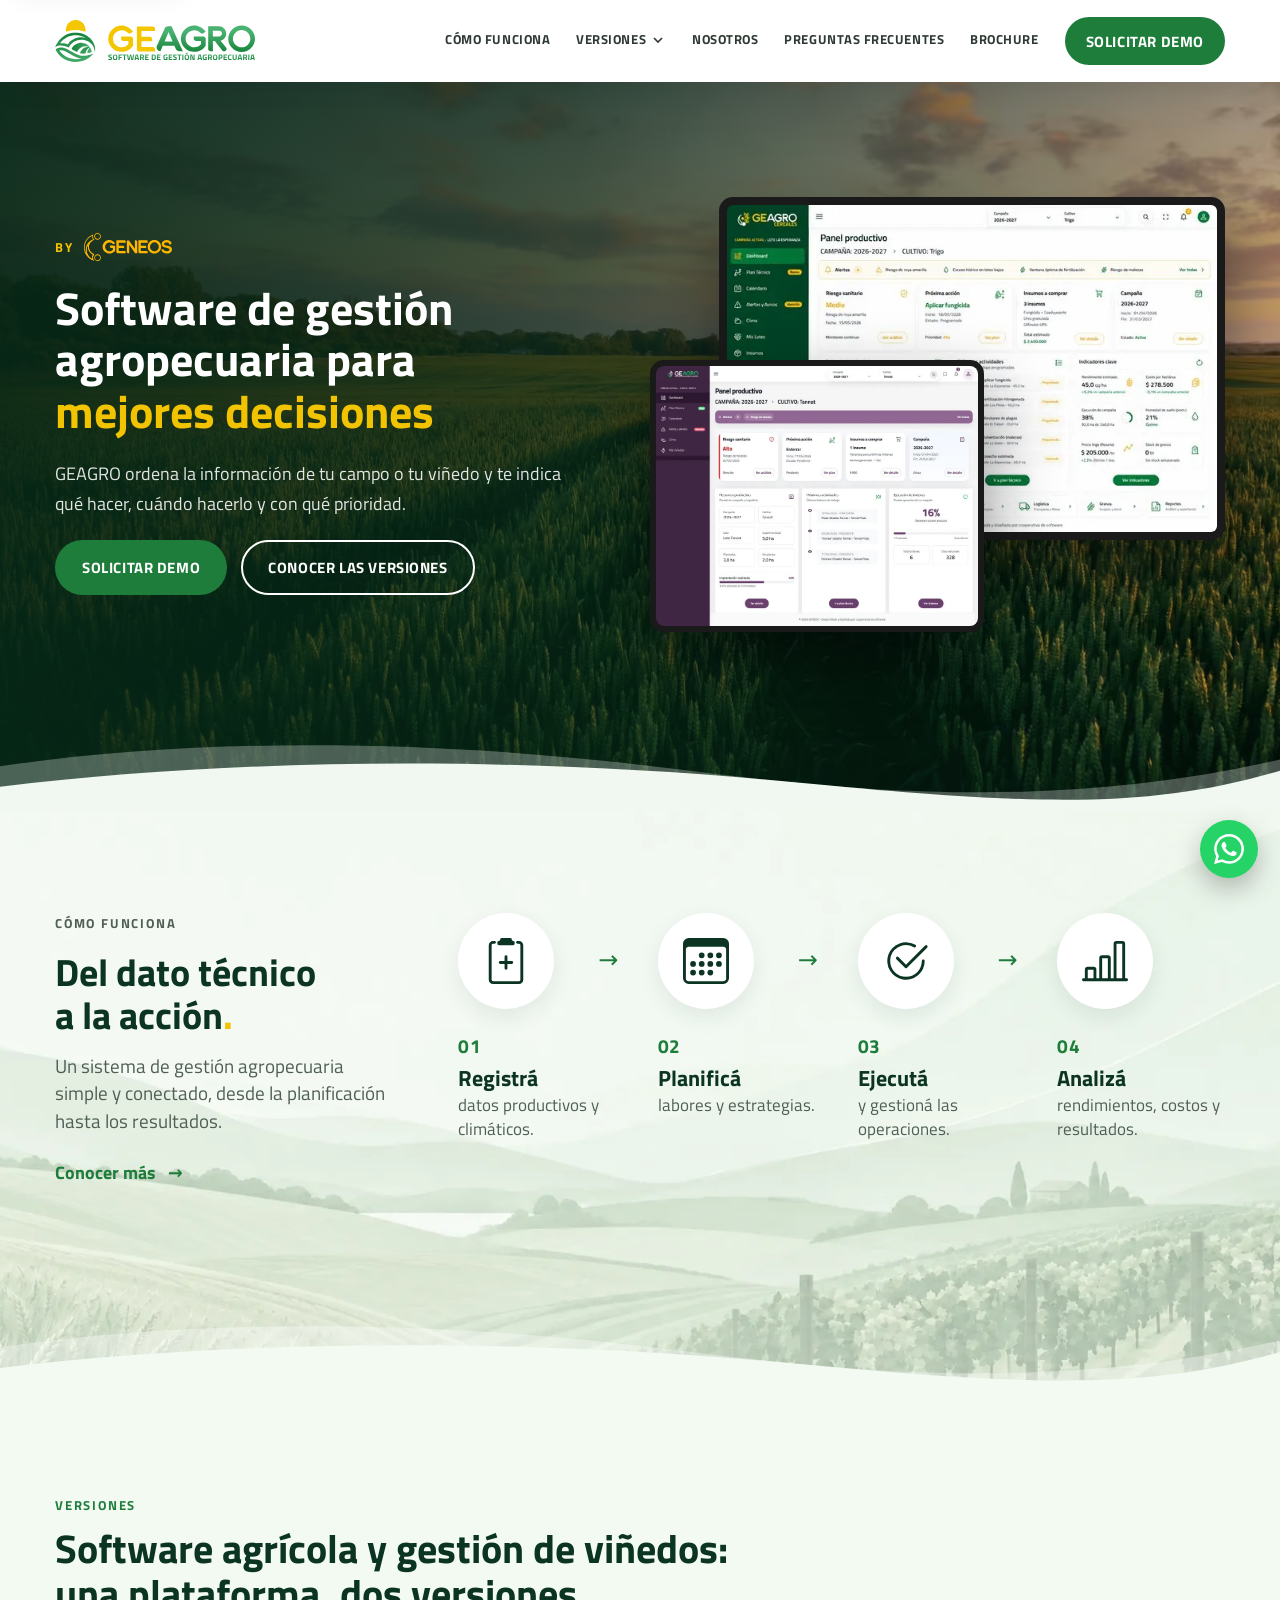
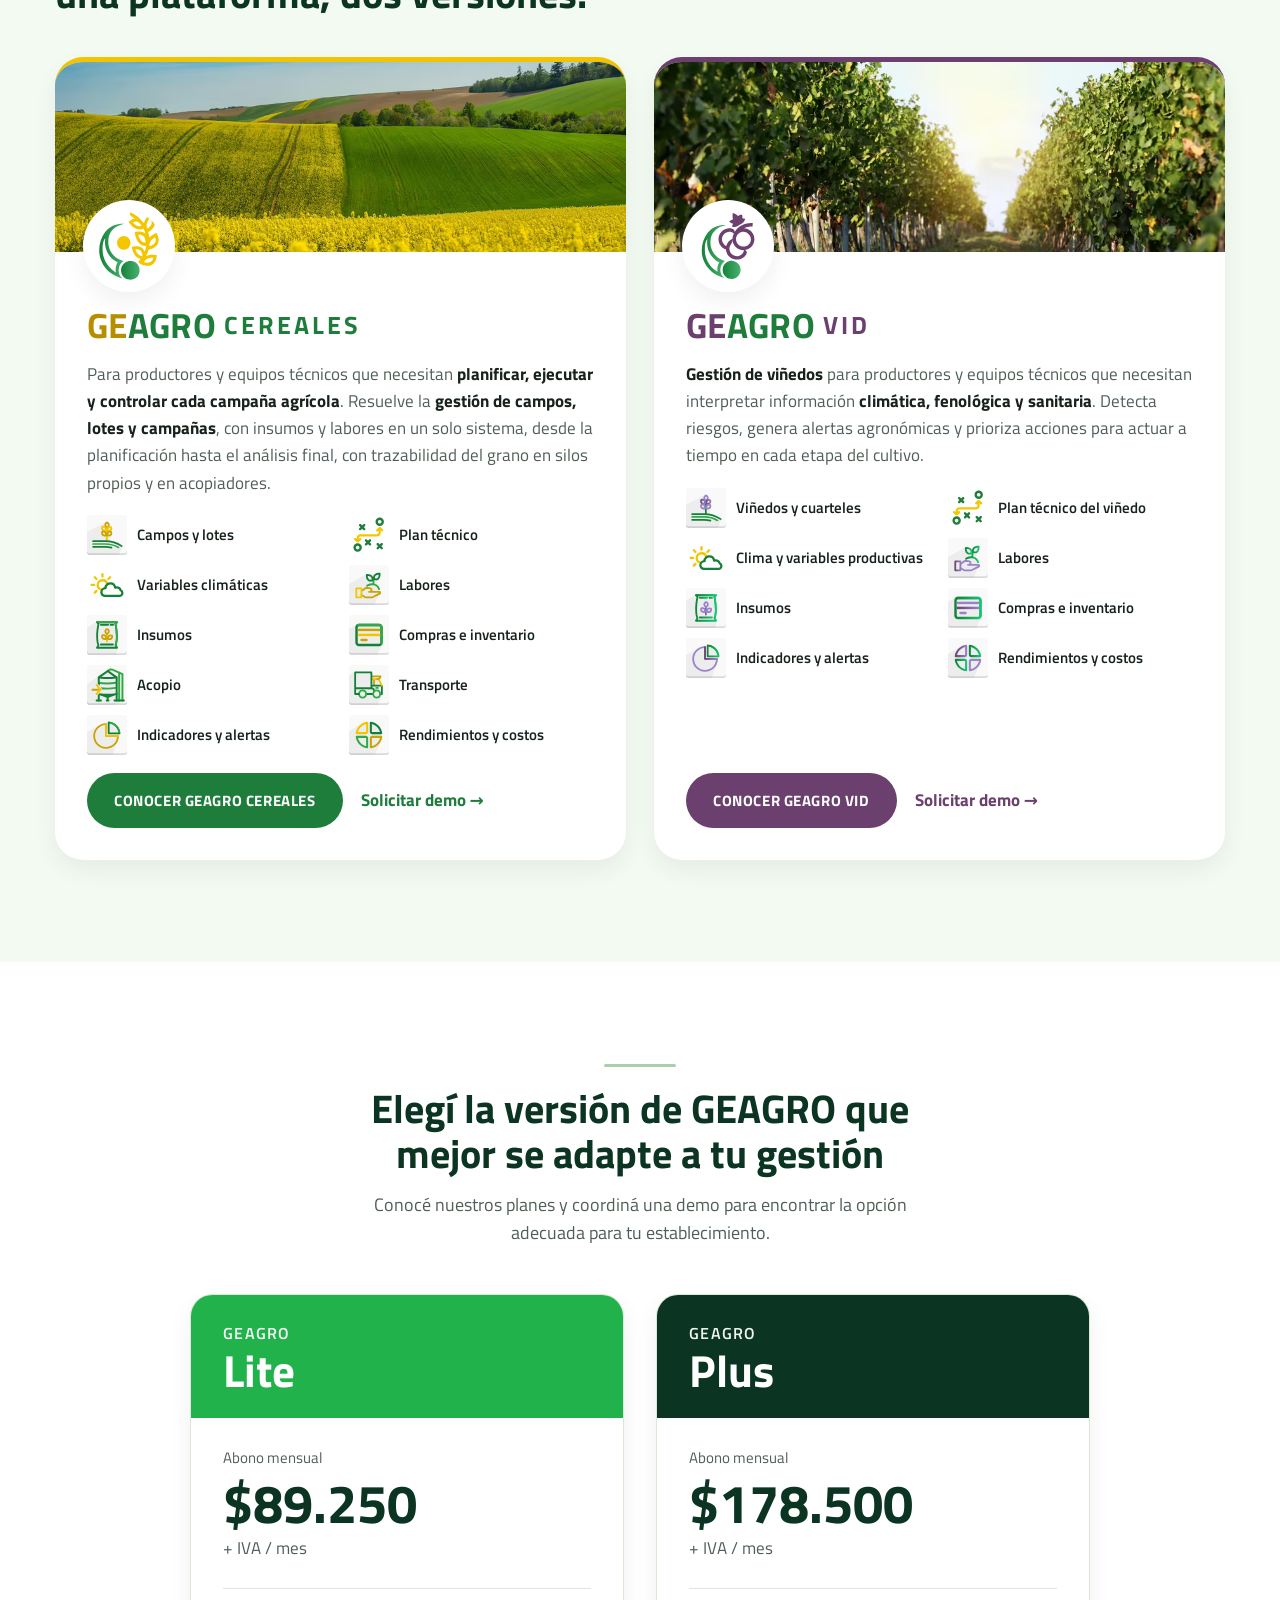
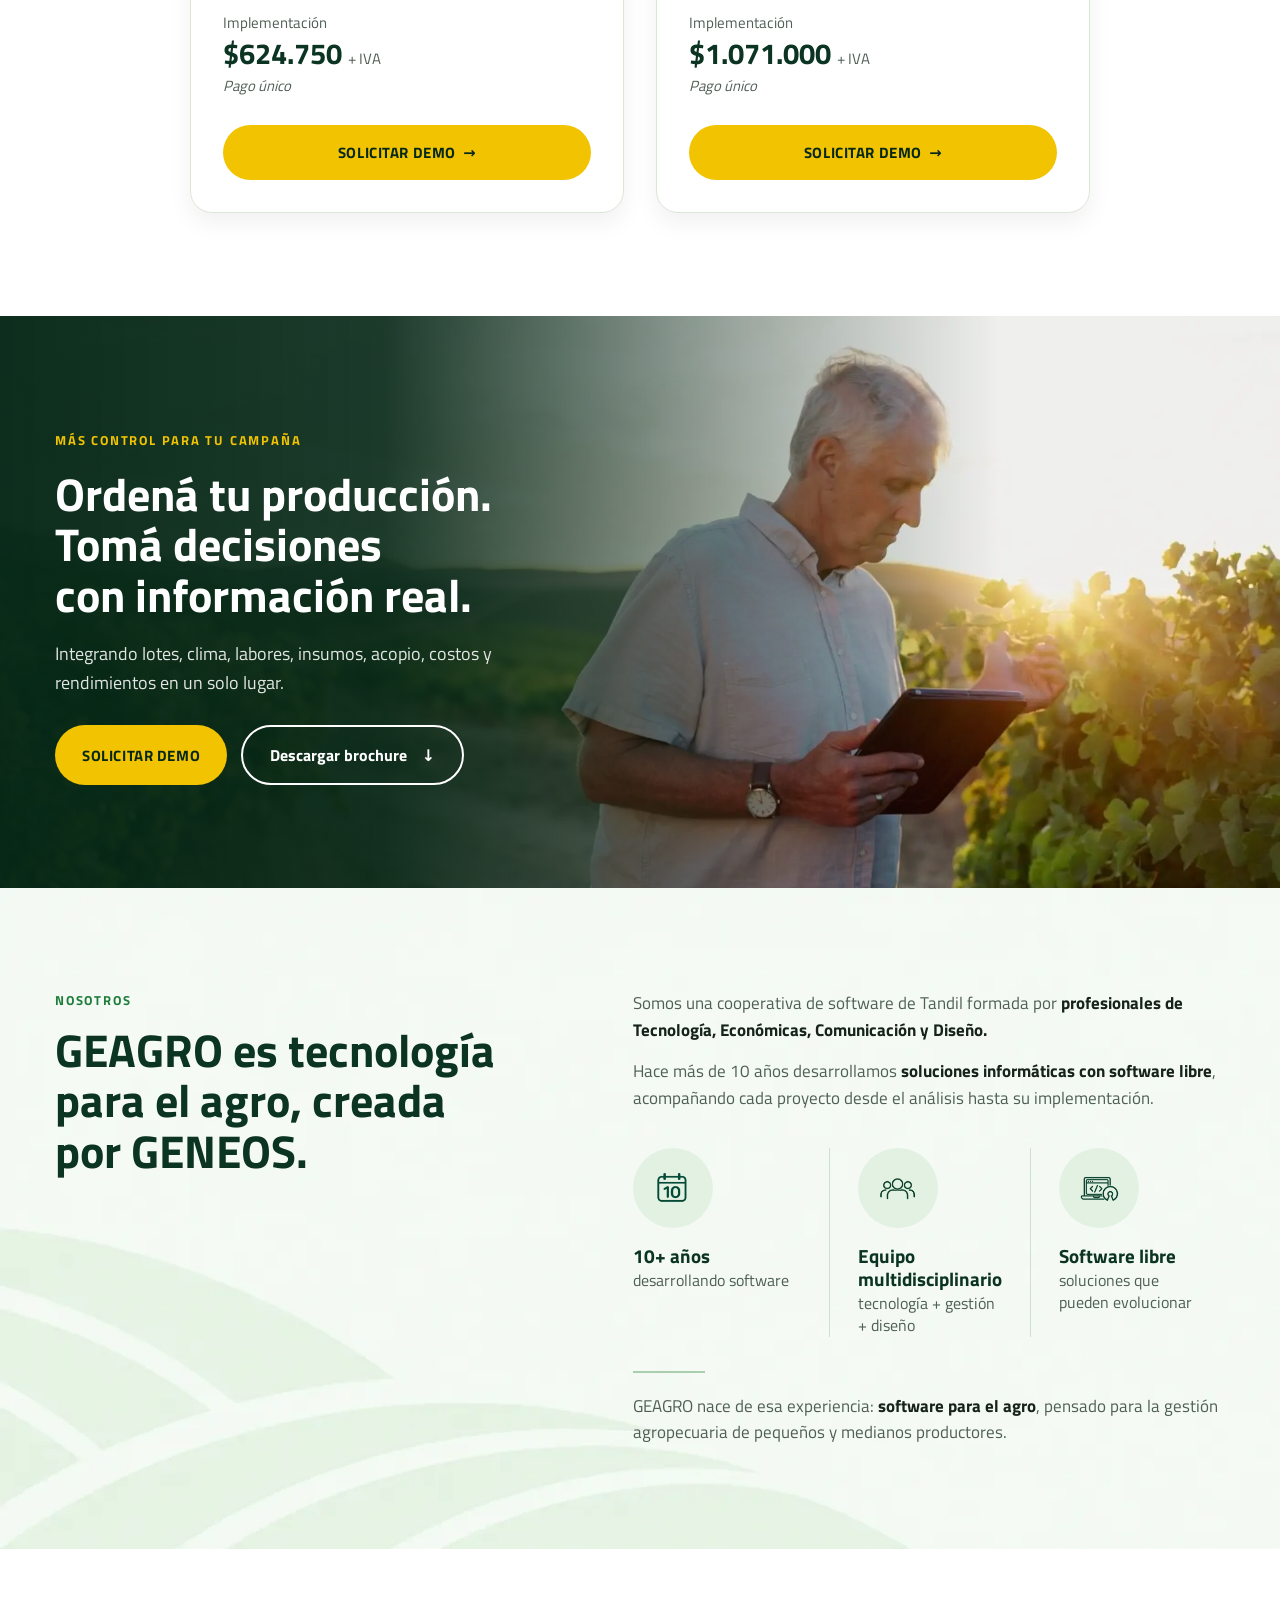
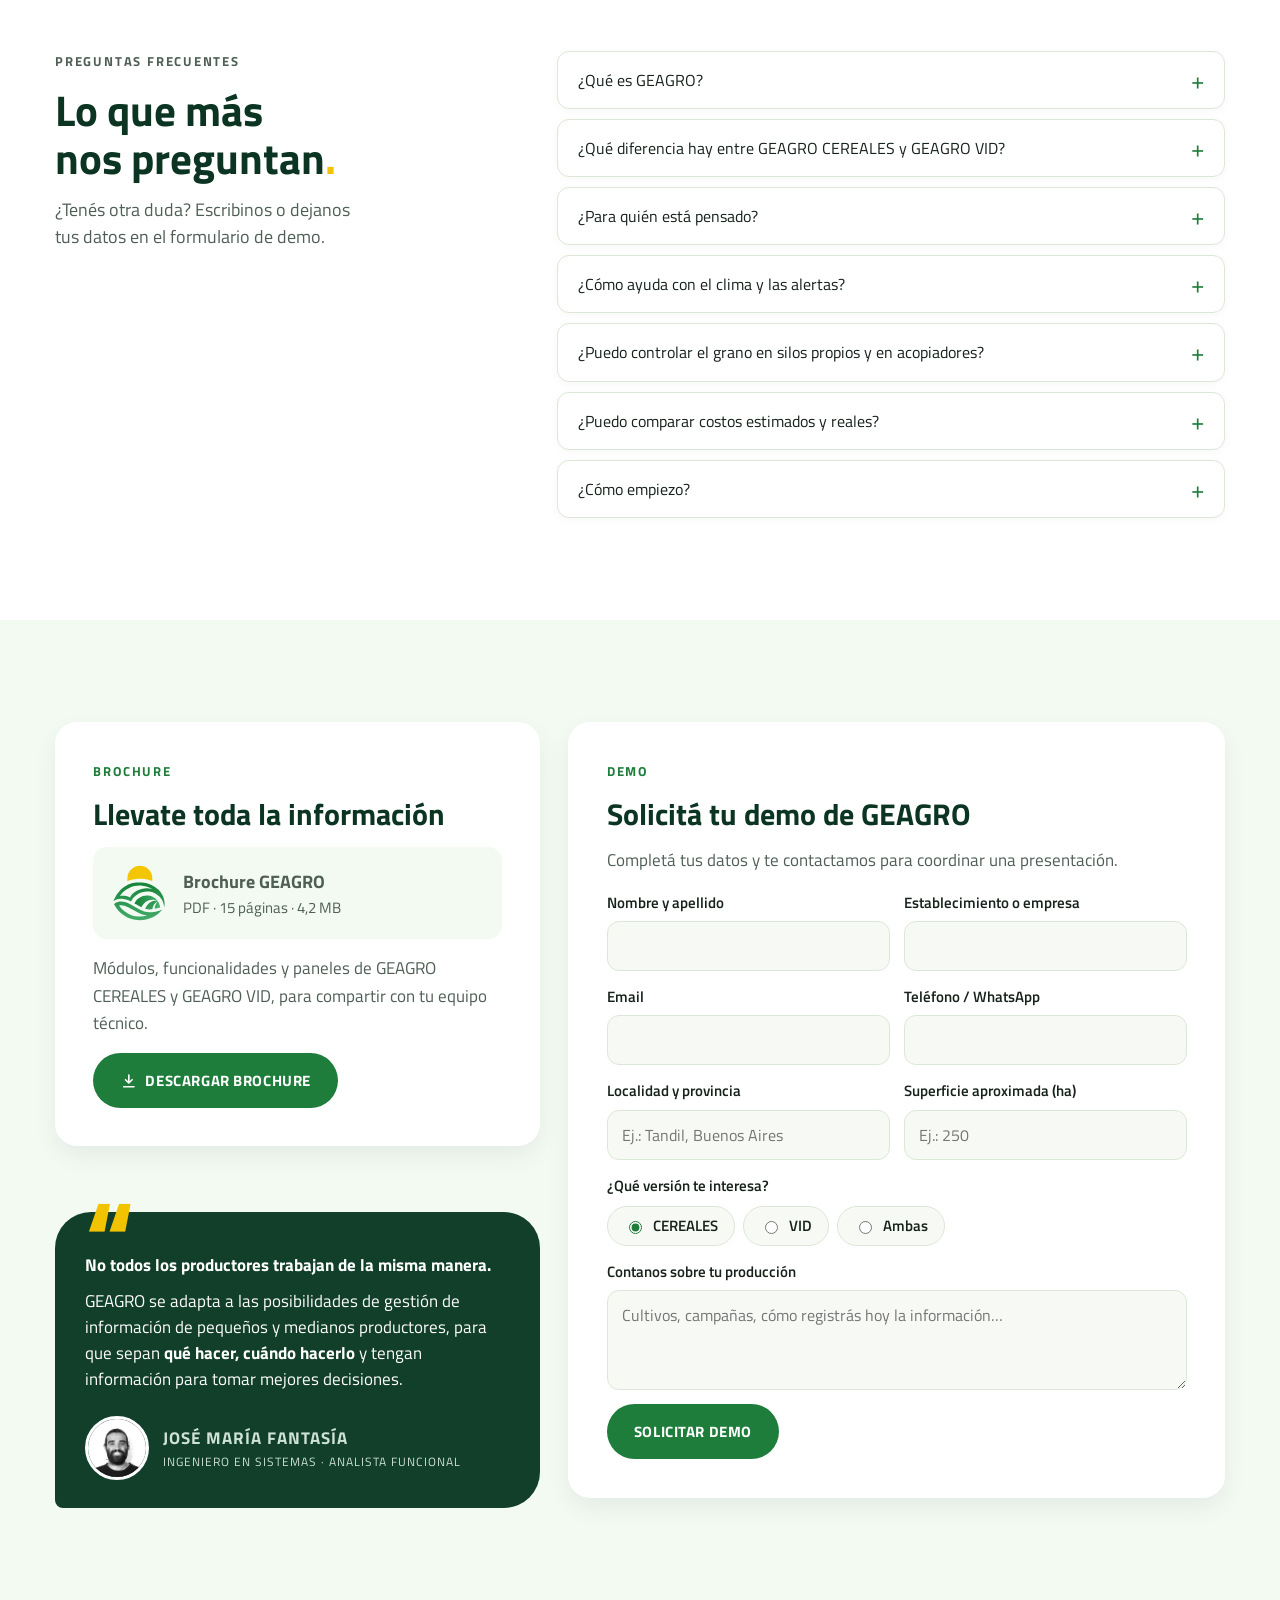
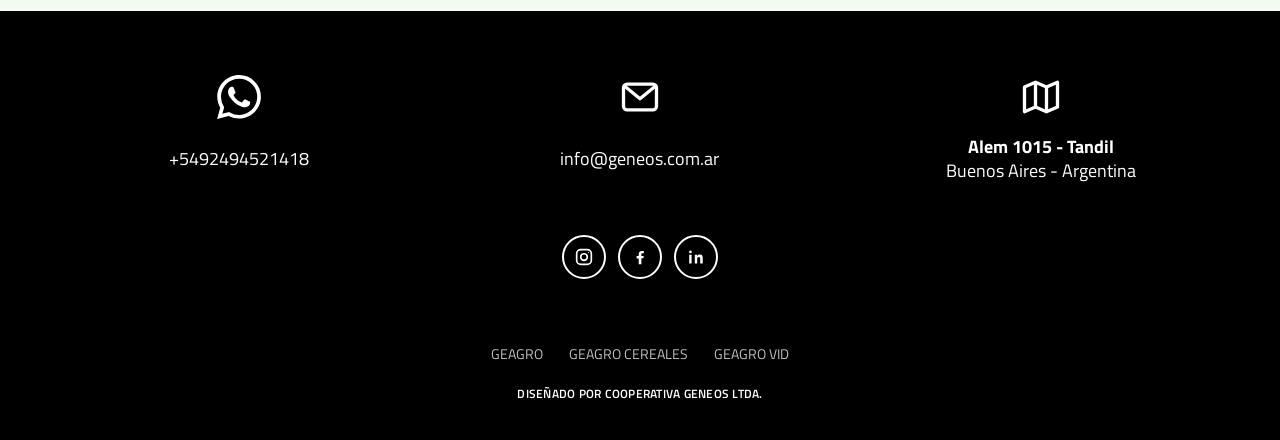
==== commit 5ec22f3c: "Sección Planes: GEAGRO Lite y Plus (nombre y precio) Co-Authored-By: Claude Opus 5.5 <noreply@anthro" ====
--- a/index.html
+++ b/index.html
@@ -352,6 +352,50 @@
     </div>
   </section>
 
+  <!-- PLANES -->
+  <section class="section plans" id="planes" aria-labelledby="planes-title">
+    <div class="container">
+      <div class="plans-head">
+        <h2 id="planes-title">Elegí la versión de GEAGRO que mejor se adapte a tu gestión</h2>
+        <p>Conocé nuestros planes y coordiná una demo para encontrar la opción adecuada para tu establecimiento.</p>
+      </div>
+      <div class="plans-grid">
+        <article class="plan-card plan-lite">
+          <header class="plan-head">
+            <p class="plan-brand">GEAGRO</p>
+            <h3 class="plan-name">Lite</h3>
+          </header>
+          <div class="plan-body">
+            <p class="plan-label">Abono mensual</p>
+            <p class="plan-price">$89.250</p>
+            <p class="plan-tax">+ IVA / mes</p>
+            <hr class="plan-sep">
+            <p class="plan-label">Implementación</p>
+            <p class="plan-impl"><span class="plan-impl-amount">$624.750</span> <span class="plan-impl-tax">+ IVA</span></p>
+            <p class="plan-once">Pago único</p>
+            <a href="#demo" class="btn btn-sun plan-cta">Solicitar demo <span aria-hidden="true">→</span></a>
+          </div>
+        </article>
+        <article class="plan-card plan-plus">
+          <header class="plan-head">
+            <p class="plan-brand">GEAGRO</p>
+            <h3 class="plan-name">Plus</h3>
+          </header>
+          <div class="plan-body">
+            <p class="plan-label">Abono mensual</p>
+            <p class="plan-price">$178.500</p>
+            <p class="plan-tax">+ IVA / mes</p>
+            <hr class="plan-sep">
+            <p class="plan-label">Implementación</p>
+            <p class="plan-impl"><span class="plan-impl-amount">$1.071.000</span> <span class="plan-impl-tax">+ IVA</span></p>
+            <p class="plan-once">Pago único</p>
+            <a href="#demo" class="btn btn-sun plan-cta">Solicitar demo <span aria-hidden="true">→</span></a>
+          </div>
+        </article>
+      </div>
+    </div>
+  </section>
+
   <!-- CTA -->
   <section class="cta-band cta-photo">
     <div class="container">
--- a/assets/css/geagro-landing.css
+++ b/assets/css/geagro-landing.css
@@ -504,3 +504,31 @@
 .footer-nav { display: flex; flex-wrap: wrap; justify-content: center; gap: 8px 26px; margin-top: 28px; font-size: .9rem; }
 .footer-nav a { color: rgba(255,255,255,.75); }
 .footer-nav a:hover { color: #fff; text-decoration: underline; text-underline-offset: 3px; }
+
+/* ---------- Planes (Lite / Plus) — solo nombre y precio, sin características ---------- */
+.plans { background: var(--white); }
+.plans-head { display: grid; gap: 14px; justify-items: center; text-align: center; max-width: 760px; margin: 0 auto 48px; }
+.plans-head::before { content: ""; width: 72px; height: 3px; border-radius: 2px; background: #a9cfae; margin-bottom: 6px; }
+.plans-head p { color: var(--muted); font-size: 1.15rem; line-height: 1.5; max-width: 60ch; }
+.plans-grid { display: grid; grid-template-columns: repeat(2, minmax(0, 1fr)); gap: 32px; max-width: 900px; margin: 0 auto; align-items: stretch; }
+.plan-card { background: var(--white); border: 1px solid var(--border); border-radius: var(--radius-md); box-shadow: var(--shadow-sm); overflow: hidden; display: flex; flex-direction: column; }
+.plan-head { padding: 26px 32px 24px; color: #fff; }
+.plan-lite .plan-head { background: var(--geagro-green-400); }
+.plan-plus .plan-head { background: var(--geagro-green-900); }
+.plan-brand { font-weight: 600; font-size: 1rem; letter-spacing: .08em; text-transform: uppercase; opacity: .95; }
+.plan-name { font-size: clamp(2.2rem, 4vw, 2.8rem); line-height: 1.05; color: #fff; }
+.plan-body { padding: 28px 32px 32px; display: flex; flex-direction: column; flex: 1; }
+.plan-label { font-size: .95rem; color: var(--muted); }
+.plan-price { font-weight: 700; font-size: clamp(2.4rem, 6vw, 3.4rem); line-height: 1.05; color: var(--geagro-green-900); white-space: nowrap; margin-top: 4px; }
+.plan-tax { color: var(--muted); font-size: 1.05rem; margin-top: 4px; }
+.plan-sep { border: 0; border-top: 1px solid var(--border); margin: 26px 0 22px; }
+.plan-impl { display: flex; align-items: baseline; flex-wrap: wrap; gap: 6px; margin-top: 2px; }
+.plan-impl-amount { font-weight: 700; font-size: clamp(1.4rem, 3.2vw, 1.8rem); color: var(--geagro-green-900); white-space: nowrap; line-height: 1.15; }
+.plan-impl-tax { color: var(--muted); font-size: .95rem; }
+.plan-once { font-style: italic; font-size: .92rem; color: var(--muted); margin-top: 2px; }
+.plan-cta { margin-top: auto; align-self: stretch; }
+.plan-body .plan-once { margin-bottom: 28px; }
+@media (max-width: 760px) {
+  .plans-grid { grid-template-columns: 1fr; max-width: 460px; gap: 24px; }
+  .plan-head, .plan-body { padding-inline: 24px; }
+}
